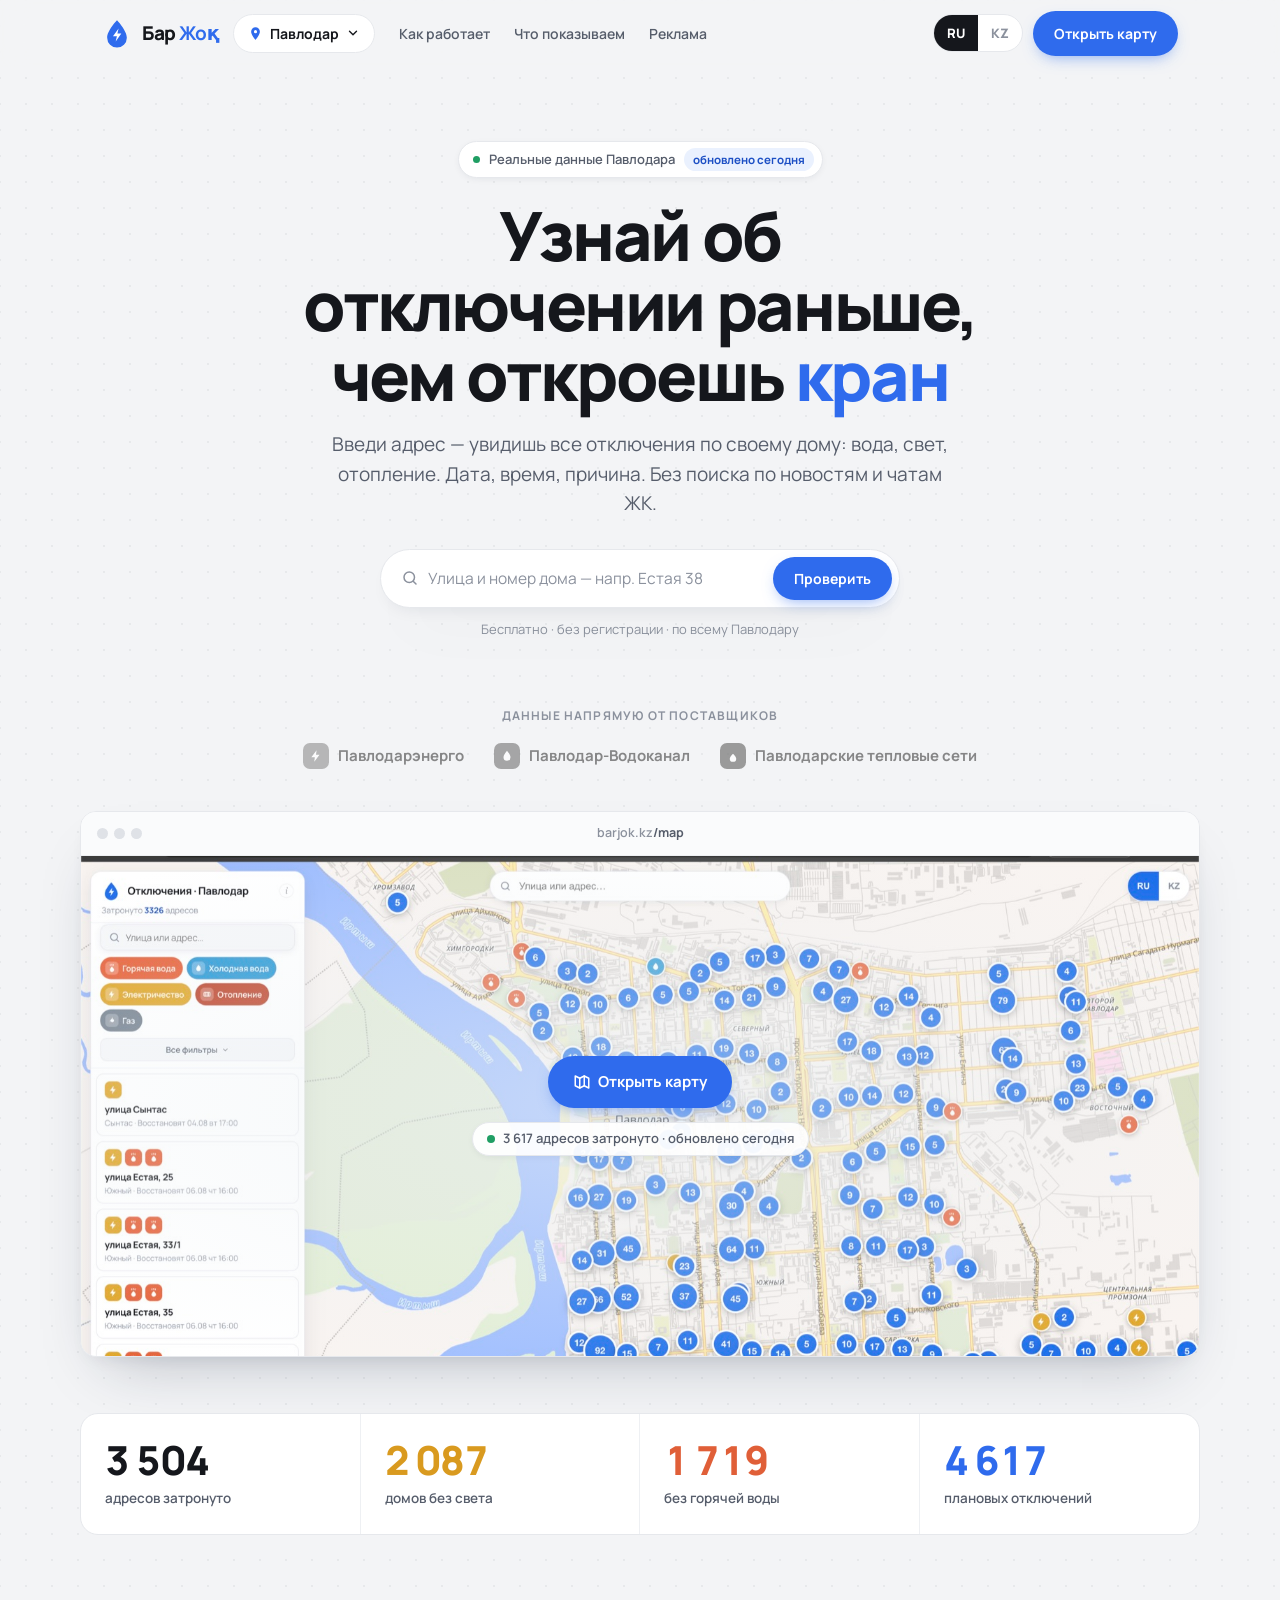
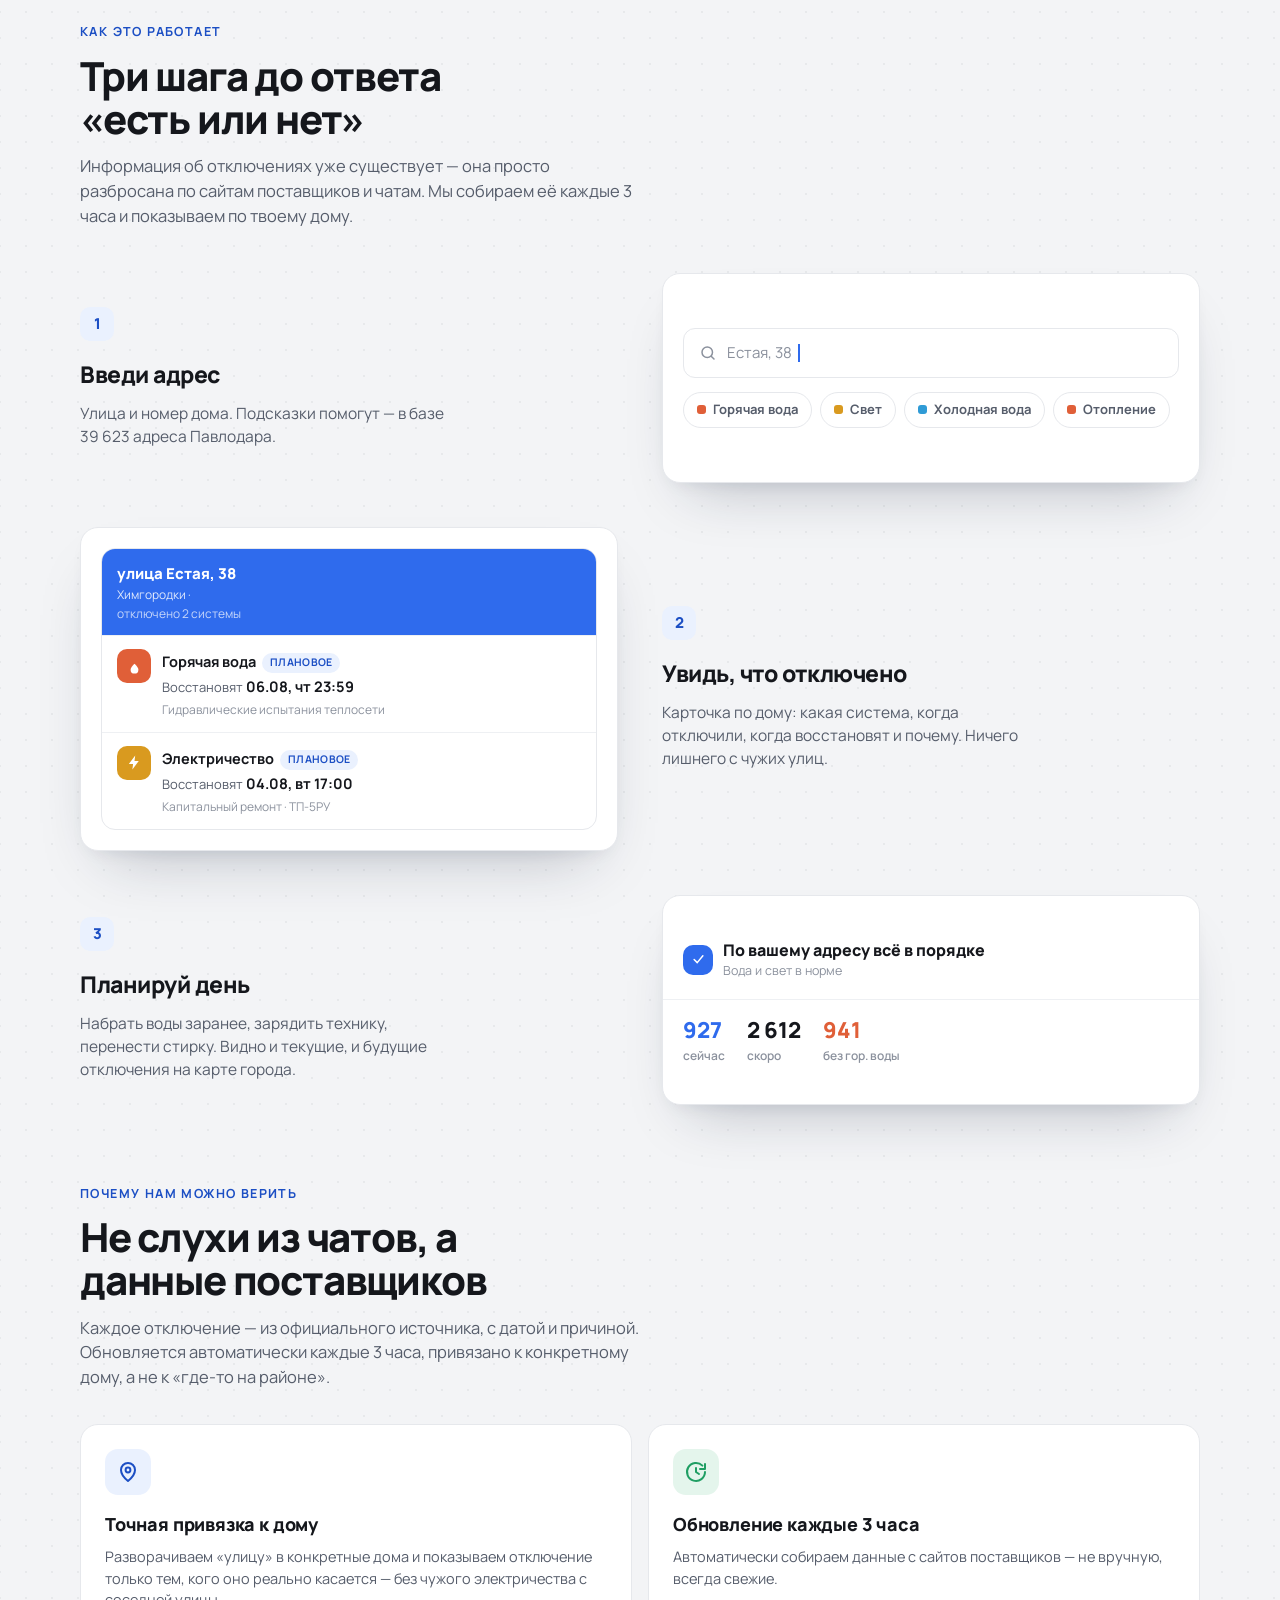
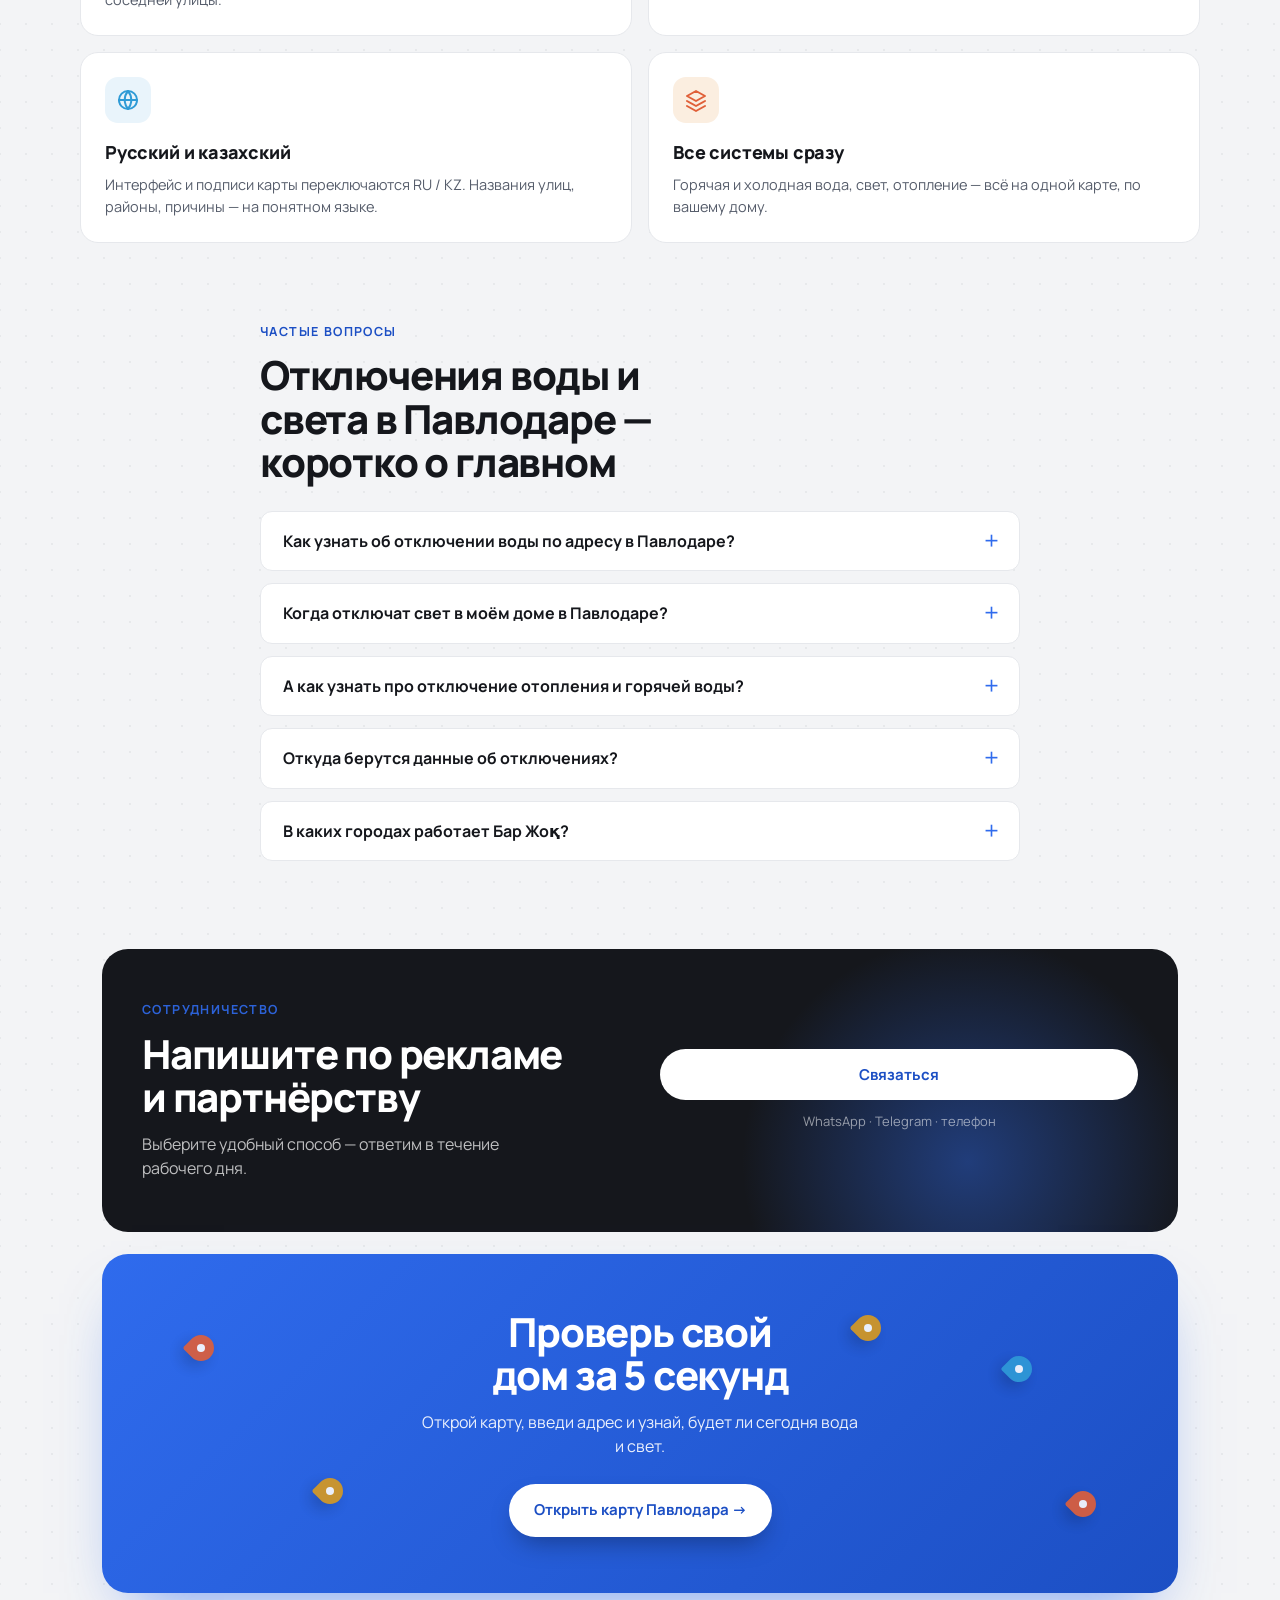
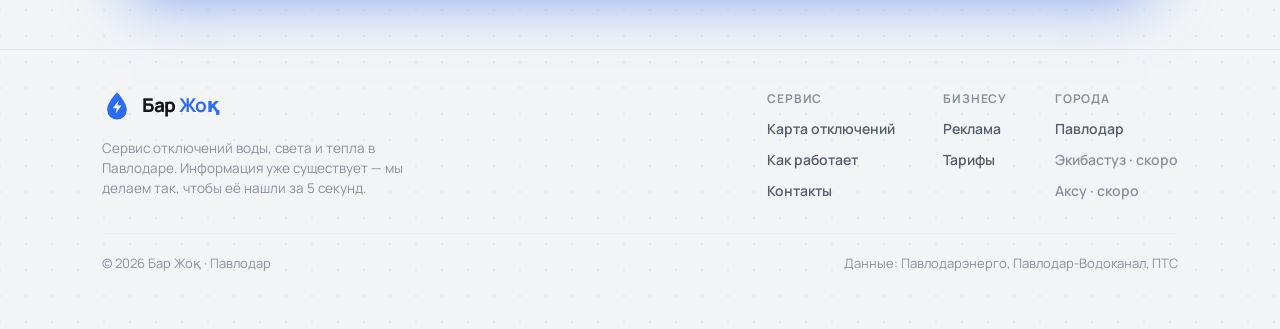
==== landing/index.html @ afa611ea "Лендинг мобилка: плашка в строку, больше воздуха, живые статы - Плашка «Реальные данные Павлодара · " ====
<!DOCTYPE html>
<html lang="ru">
<head>
<meta charset="UTF-8">
<meta name="viewport" content="width=device-width, initial-scale=1.0">
<title>Бар Жоқ — карта отключений воды и света в Павлодаре</title>
<meta name="description" content="Введите адрес — узнайте, когда отключат воду, свет и отопление по вашему дому в Павлодаре. Дата, время, причина. Данные от Павлодарэнерго, Водоканала и ПТС, обновляются каждые 3 часа.">
<link rel="canonical" href="https://barjok.kz/">
<meta name="theme-color" content="#2f6bed">
<link rel="icon" href="/favicon.svg" type="image/svg+xml">
<link rel="apple-touch-icon" href="/favicon.svg">
<meta property="og:type" content="website">
<meta property="og:site_name" content="Бар Жоқ">
<meta property="og:locale" content="ru_KZ">
<meta property="og:url" content="https://barjok.kz/">
<meta property="og:title" content="Бар Жоқ — есть вода, есть свет по вашему адресу">
<meta property="og:description" content="Карта отключений воды, света и отопления в Павлодаре. Введите адрес — узнайте, когда отключат и когда включат.">
<meta property="og:image" content="https://barjok.kz/og-cover.png">
<meta property="og:image:width" content="1200">
<meta property="og:image:height" content="630">
<meta name="twitter:card" content="summary_large_image">
<meta name="twitter:title" content="Бар Жоқ — отключения воды и света в Павлодаре">
<meta name="twitter:description" content="Введите адрес — узнайте, когда отключат воду и свет по вашему дому.">
<meta name="twitter:image" content="https://barjok.kz/og-cover.png">
<link rel="preconnect" href="https://fonts.googleapis.com">
<link rel="preconnect" href="https://fonts.gstatic.com" crossorigin>
<link href="https://fonts.googleapis.com/css2?family=Manrope:wght@400;500;600;700;800&display=swap" rel="stylesheet">
<style>
  :root{
    --bg:#f3f4f6; --canvas:#ffffff; --ivory:#fafbfc;
    --ink:#15171c; --ink-2:#565d6b; --ink-3:#8b919d;
    --line:#e6e8ec; --line-2:#eef0f3;
    --accent:#2f6bed; --accent-ink:#1c4fc4; --accent-wash:#eaf1fe;
    --elec:#d99a1f; --hot:#e05f38; --cold:#2f9bd6; --emerg:#e5484d; --ok:#1f9e63;
    --wa:#25d366; --tg:#2aabee;
    --radius:18px; --radius-sm:12px;
    --shadow-lg:0 30px 60px -28px rgba(21,32,58,.28), 0 8px 20px -12px rgba(21,32,58,.14);
    --shadow-sm:0 2px 10px -4px rgba(21,32,58,.14);
    --sans:'Manrope',-apple-system,BlinkMacSystemFont,'Segoe UI',system-ui,sans-serif;
  }
  *{box-sizing:border-box;margin:0;padding:0}
  html{scroll-behavior:smooth}
  body{font-family:var(--sans);color:var(--ink);background:var(--bg);-webkit-font-smoothing:antialiased;line-height:1.5;overflow-x:hidden;
    background-image:radial-gradient(rgba(21,32,58,.055) 1px, transparent 1px);background-size:26px 26px;background-position:-13px -13px;}
  a{color:inherit;text-decoration:none}
  .wrap{max-width:1120px;margin:0 auto;padding:0 22px}
  ::selection{background:var(--accent-wash)}

  .rv{opacity:0;transform:translateY(16px);transition:opacity .7s cubic-bezier(.16,1,.3,1), transform .7s cubic-bezier(.16,1,.3,1)}
  .rv.in{opacity:1;transform:none}
  @media (prefers-reduced-motion:reduce){.rv{opacity:1;transform:none;transition:none}}

  /* logo */
  .logo{display:inline-flex;align-items:center;gap:10px;flex:none}
  .logo .gl{width:30px;height:30px;flex:none}
  .logo .wm{font-weight:800;font-size:19px;letter-spacing:-.02em;white-space:nowrap}
  .logo .wm b{color:var(--accent)}

  /* nav */
  header.nav{position:sticky;top:0;z-index:60;background:rgba(243,244,246,.82);backdrop-filter:blur(14px);
    border-bottom:1px solid transparent;transition:border-color .3s}
  header.nav.stuck{border-color:var(--line)}
  .nav-in{display:flex;align-items:center;gap:14px;height:66px}
  .nav-links{display:flex;gap:24px;font-size:14px;font-weight:600;color:var(--ink-2);margin-left:10px}
  .nav-links a:hover{color:var(--ink)}
  .nav-right{display:flex;align-items:center;gap:10px;margin-left:auto}
  /* бургер + мобильное меню — по умолчанию скрыты (десктоп) */
  .burger{display:none;flex-direction:column;justify-content:center;gap:5px;width:44px;height:44px;
    background:var(--canvas);border:1px solid var(--line);border-radius:12px;cursor:pointer;padding:0}
  .burger span{display:block;width:20px;height:2px;margin:0 auto;background:var(--ink);border-radius:2px;transition:transform .22s,opacity .22s}
  .burger[aria-expanded="true"] span:nth-child(1){transform:translateY(7px) rotate(45deg)}
  .burger[aria-expanded="true"] span:nth-child(2){opacity:0}
  .burger[aria-expanded="true"] span:nth-child(3){transform:translateY(-7px) rotate(-45deg)}
  .mobile-menu{display:none}
  .btn{display:inline-flex;align-items:center;justify-content:center;gap:7px;font-weight:700;font-size:14px;border-radius:999px;padding:11px 20px;
    border:1px solid transparent;cursor:pointer;font-family:inherit;transition:transform .12s, background .2s, box-shadow .2s;white-space:nowrap}
  .btn:active{transform:translateY(1px)}
  .btn.primary{background:var(--accent);color:#fff;box-shadow:0 6px 16px -6px rgba(47,107,237,.6)}
  .btn.primary:hover{background:var(--accent-ink)}
  .btn.ghost{background:var(--canvas);color:var(--ink);border-color:var(--line)}
  .btn.ghost:hover{border-color:var(--ink-3)}
  .btn.lg{padding:14px 24px;font-size:15px}

  /* city selector */
  .city{position:relative}
  .city-btn{display:inline-flex;align-items:center;gap:7px;font-weight:700;font-size:14px;color:var(--ink);
    background:var(--canvas);border:1px solid var(--line);border-radius:999px;padding:9px 14px;cursor:pointer;font-family:inherit}
  .city-btn:hover{border-color:var(--ink-3)}
  .city-btn .pin{width:15px;height:15px;color:var(--accent)}
  .city-btn .chev{transition:transform .2s}
  .city[data-open="1"] .city-btn .chev{transform:rotate(180deg)}
  .city-menu{position:absolute;top:calc(100% + 8px);left:0;min-width:210px;background:var(--canvas);border:1px solid var(--line);
    border-radius:14px;box-shadow:var(--shadow-lg);padding:6px;opacity:0;visibility:hidden;transform:translateY(-6px);transition:.18s;z-index:70}
  .city[data-open="1"] .city-menu{opacity:1;visibility:visible;transform:none}
  .city-menu button{display:flex;align-items:center;justify-content:space-between;width:100%;gap:10px;background:none;border:0;
    font-family:inherit;font-size:14px;font-weight:600;color:var(--ink);padding:10px 12px;border-radius:9px;cursor:pointer;text-align:left}
  .city-menu button:hover:not(:disabled){background:var(--bg)}
  .city-menu button.on{color:var(--accent-ink)}
  .city-menu button:disabled{color:var(--ink-3);cursor:default}
  .city-menu .soon{font-size:10.5px;font-weight:700;text-transform:uppercase;letter-spacing:.4px;color:var(--ink-3);
    background:var(--line-2);border-radius:999px;padding:2px 8px}
  .city-menu button.on .soon{color:#fff;background:var(--accent)}

  /* lang */
  .lang{display:flex;font-size:13px;font-weight:800;background:var(--canvas);border:1px solid var(--line);border-radius:999px;overflow:hidden}
  .lang button{padding:9px 13px;color:var(--ink-3);background:none;border:0;font-family:inherit;font-weight:800;font-size:13px;cursor:pointer}
  .lang button.on{background:var(--ink);color:#fff}

  /* hero */
  .hero{text-align:center;padding:74px 0 34px;position:relative}
  .pill-ann{display:inline-flex;align-items:center;gap:9px;background:var(--canvas);border:1px solid var(--line);
    border-radius:999px;padding:6px 8px 6px 14px;font-size:13px;font-weight:600;color:var(--ink-2);box-shadow:var(--shadow-sm)}
  .pill-ann .dot{width:7px;height:7px;border-radius:50%;background:var(--ok);box-shadow:0 0 0 0 rgba(31,158,99,.5);animation:beat 2s infinite}
  .pill-ann .go{background:var(--accent-wash);color:var(--accent-ink);border-radius:999px;padding:3px 9px;font-size:11.5px;font-weight:700}
  @keyframes beat{0%{box-shadow:0 0 0 0 rgba(31,158,99,.45)}70%{box-shadow:0 0 0 6px rgba(31,158,99,0)}100%{box-shadow:0 0 0 0 rgba(31,158,99,0)}}
  h1{font-size:clamp(32px,6.2vw,68px);font-weight:800;letter-spacing:-.035em;line-height:1.03;margin:22px auto 0;max-width:15ch;text-wrap:balance}
  h1 .u{white-space:nowrap;color:var(--accent)}
  .lead{font-size:clamp(15.5px,2vw,19px);color:var(--ink-2);max-width:52ch;margin:20px auto 0;line-height:1.55}
  .capture{display:flex;gap:8px;max-width:520px;margin:30px auto 0;background:var(--canvas);border:1px solid var(--line);
    border-radius:999px;padding:7px 7px 7px 8px;box-shadow:var(--shadow-lg)}
  .capture .field{flex:1;display:flex;align-items:center;gap:9px;padding-left:12px;min-width:0}
  .capture svg{color:var(--ink-3);flex:none}
  .capture input{flex:1;border:0;outline:0;font-family:inherit;font-size:15.5px;color:var(--ink);background:transparent;min-width:0}
  .capture input::placeholder{color:var(--ink-3)}
  .cap-note{font-size:13px;color:var(--ink-3);margin-top:12px}
  .cap-wrap{position:relative;max-width:520px;margin:30px auto 0}
  .cap-wrap .capture{margin:0}
  .lsug{position:absolute;top:calc(100% + 8px);left:0;right:0;background:var(--canvas);border:1px solid var(--line);
    border-radius:16px;box-shadow:var(--shadow-lg);padding:6px;z-index:40;display:none;text-align:left;max-height:320px;overflow:auto}
  .lsug.show{display:block}
  .lsug a{display:flex;align-items:center;gap:11px;padding:11px 12px;border-radius:10px;cursor:pointer;color:var(--ink)}
  .lsug a:hover{background:var(--bg)}
  .lsug .p{width:9px;height:9px;border-radius:50%;background:var(--accent);flex:none}
  .lsug .nm{font-weight:600;font-size:15px}
  .lsug .hs{margin-left:auto;font-size:12px;color:var(--ink-3);font-weight:600;white-space:nowrap}

  /* sources */
  .sources{padding:34px 0 8px;text-align:center}
  .sources .lbl{font-size:12px;font-weight:700;letter-spacing:1.2px;text-transform:uppercase;color:var(--ink-3)}
  .src-row{display:flex;flex-wrap:wrap;justify-content:center;gap:14px 30px;margin-top:18px;align-items:center}
  .src{display:inline-flex;align-items:center;gap:9px;color:var(--ink-2);font-weight:700;font-size:15px;opacity:.72;
    filter:grayscale(1);transition:opacity .2s, filter .2s}
  .src:hover{opacity:1;filter:none}
  .src .m{width:26px;height:26px;border-radius:7px;display:grid;place-items:center;color:#fff;font-size:13px;flex:none}

  /* map facade */
  .screen-sec{padding:34px 0 0}
  .browser{background:var(--canvas);border:1px solid var(--line);border-radius:16px;overflow:hidden;box-shadow:var(--shadow-lg)}
  .browser .bar{display:flex;align-items:center;gap:8px;padding:12px 16px;border-bottom:1px solid var(--line-2);background:var(--ivory)}
  .browser .bar .dots{display:flex;gap:6px}
  .browser .bar .dots i{width:11px;height:11px;border-radius:50%;background:#dfe2e7;display:block}
  .browser .bar .url{flex:1;text-align:center;font-size:12.5px;color:var(--ink-3);font-weight:600}
  .browser .bar .url b{color:var(--ink-2)}
  .mapshot{position:relative;display:block;height:min(58vh,500px);overflow:hidden;cursor:pointer;text-decoration:none;
    background:#eaf0f4}
  .mapshot-img{position:absolute;inset:0;width:100%;height:100%;object-fit:cover;object-position:center top;display:block;
    transition:transform .5s cubic-bezier(.16,1,.3,1)}
  .mapshot:hover .mapshot-img{transform:scale(1.03)}
  .mapshot .layer{position:absolute;inset:0}
  .mapshot .river{position:absolute;top:-10%;left:-15%;width:60%;height:130%;transform:rotate(18deg);
    background:linear-gradient(90deg,#cfe4f3,#bcd9ee);border-radius:40%;opacity:.9;filter:blur(.3px)}
  .mapshot .park{position:absolute;border-radius:22px;background:#d8ecd6}
  .mapshot .bld{position:absolute;background:#dfe4ea;border-radius:2px;box-shadow:0 1px 0 rgba(21,32,58,.05)}
  .mapshot .road{position:absolute;background:#fff;box-shadow:0 0 0 1px rgba(21,32,58,.05)}
  .mapshot .road.mj{background:#fdeec2;box-shadow:0 0 0 1px rgba(216,170,40,.25)}
  .mapshot .mpin{position:absolute;width:22px;height:22px;border-radius:50% 50% 50% 2px;background:var(--c);
    transform:rotate(45deg) scale(0);box-shadow:0 5px 12px -3px rgba(21,32,58,.45);opacity:0}
  .mapshot .mpin::after{content:"";position:absolute;top:50%;left:50%;width:7px;height:7px;margin:-3.5px 0 0 -3.5px;border-radius:50%;background:#fff;transform:rotate(-45deg)}
  .screen-sec.in .mpin{animation:pinpop .5s var(--d) cubic-bezier(.2,1.5,.4,1) forwards}
  @keyframes pinpop{0%{opacity:0;transform:rotate(45deg) scale(0) translateY(-8px)}100%{opacity:1;transform:rotate(45deg) scale(1)}}
  .map-cta{position:absolute;inset:0;display:flex;flex-direction:column;align-items:center;justify-content:center;gap:14px;
    background:radial-gradient(70% 60% at 50% 50%, rgba(234,240,244,.55), rgba(234,240,244,0))}
  .map-hint{display:inline-flex;align-items:center;gap:8px;font-size:13px;font-weight:600;color:var(--ink-2);
    background:rgba(255,255,255,.92);border:1px solid var(--line);border-radius:999px;padding:6px 14px;box-shadow:var(--shadow-sm)}
  .map-hint .ld{width:8px;height:8px;border-radius:50%;background:var(--ok);animation:beat 2s infinite}
  @media (prefers-reduced-motion:reduce){.screen-sec.in .mpin{animation:none;opacity:1;transform:rotate(45deg) scale(1)}}

  /* stats */
  .stats{padding:56px 0 8px}
  .stat-row{display:grid;grid-template-columns:repeat(4,1fr);gap:0;background:var(--canvas);border:1px solid var(--line);
    border-radius:var(--radius);overflow:hidden}
  .stat{padding:26px 24px;border-right:1px solid var(--line-2)}
  .stat:last-child{border-right:0}
  .stat .n{font-size:clamp(28px,3.4vw,40px);font-weight:800;letter-spacing:-.02em;font-variant-numeric:tabular-nums;line-height:1}
  .stat .l{font-size:13.5px;color:var(--ink-2);margin-top:8px;font-weight:600}
  .stat.a .n{color:var(--ink)} .stat.b .n{color:var(--elec)} .stat.c .n{color:var(--hot)} .stat.d .n{color:var(--accent)}
  @media(max-width:760px){.stat-row{grid-template-columns:1fr 1fr}.stat:nth-child(2){border-right:0}.stat:nth-child(1),.stat:nth-child(2){border-bottom:1px solid var(--line-2)}}

  .sec{padding:80px 0 0}
  .eyebrow{font-size:12.5px;font-weight:700;letter-spacing:1.4px;text-transform:uppercase;color:var(--accent-ink)}
  h2{font-size:clamp(25px,3.6vw,40px);font-weight:800;letter-spacing:-.03em;line-height:1.08;margin-top:12px;max-width:20ch;text-wrap:balance}
  .sec p.intro{color:var(--ink-2);font-size:16.5px;margin-top:14px;max-width:56ch}

  .step{display:grid;grid-template-columns:1fr 1fr;gap:44px;align-items:center;margin-top:44px}
  .step.rev{direction:rtl}.step.rev>*{direction:ltr}
  .step .txt .k{display:inline-flex;align-items:center;justify-content:center;width:34px;height:34px;border-radius:10px;
    background:var(--accent-wash);color:var(--accent-ink);font-weight:800;font-size:15px}
  .step .txt h3{font-size:23px;font-weight:800;letter-spacing:-.02em;margin-top:16px}
  .step .txt p{color:var(--ink-2);margin-top:10px;font-size:15.5px;max-width:42ch}
  .demo{background:var(--canvas);border:1px solid var(--line);border-radius:var(--radius);padding:20px;box-shadow:var(--shadow-lg);min-height:210px;display:flex;flex-direction:column;justify-content:center}
  @media(max-width:760px){.step,.step.rev{grid-template-columns:1fr;direction:ltr;gap:22px}}

  /* feature cards */
  .feat-grid{display:grid;grid-template-columns:1fr 1fr;gap:16px;margin-top:34px}
  .feat{background:var(--canvas);border:1px solid var(--line);border-radius:var(--radius);padding:24px;transition:transform .18s,border-color .18s,box-shadow .18s}
  .feat:hover{border-color:var(--ink-3);transform:translateY(-2px);box-shadow:var(--shadow-sm)}
  .feat .fi{width:46px;height:46px;border-radius:13px;display:grid;place-items:center;margin-bottom:16px}
  .feat .fi svg{width:24px;height:24px}
  .feat h3{font-size:18px;font-weight:800;letter-spacing:-.01em}
  .feat p{color:var(--ink-2);margin-top:8px;font-size:14.5px;line-height:1.5}
  @media(max-width:640px){.feat-grid{grid-template-columns:1fr}}

  .ocard{border:1px solid var(--line);border-radius:14px;overflow:hidden}
  .ocard .h{background:var(--accent);color:#fff;padding:12px 15px}
  .ocard .h b{font-size:15px;font-weight:800}
  .ocard .h span{display:block;font-size:12px;opacity:.85;margin-top:1px}
  .ocard .row{display:flex;gap:11px;padding:13px 15px;border-top:1px solid var(--line-2);align-items:flex-start}
  .ocard .row:first-of-type{border-top:0}
  .ic{width:34px;height:34px;border-radius:10px;flex:none;display:grid;place-items:center;color:#fff}
  .ic svg{width:17px;height:17px}
  .ocard .rt b{font-size:14.5px;font-weight:700}
  .ocard .rt .tag{display:inline-block;font-size:10.5px;font-weight:700;text-transform:uppercase;letter-spacing:.3px;
    color:var(--accent-ink);background:var(--accent-wash);border-radius:999px;padding:2px 8px;margin-left:6px;vertical-align:1px}
  .ocard .rt .when{font-size:13px;color:var(--ink-2);margin-top:3px}
  .ocard .rt .when b{color:var(--ink);font-weight:700}
  .ocard .rt .meta{font-size:12px;color:var(--ink-3);margin-top:3px}

  .searchbox{display:flex;align-items:center;gap:10px;border:1px solid var(--line);border-radius:12px;padding:13px 15px;color:var(--ink-3);font-size:15px}
  .searchbox .cur{width:2px;height:18px;background:var(--accent);animation:blink 1.1s steps(1) infinite;margin-left:-4px}
  @keyframes blink{50%{opacity:0}}
  .filters{display:flex;flex-wrap:wrap;gap:8px;margin-top:14px}
  .fchip{display:inline-flex;align-items:center;gap:7px;border:1px solid var(--line);border-radius:999px;padding:7px 13px;font-size:13px;font-weight:700;color:var(--ink-2)}
  .fchip .d{width:9px;height:9px;border-radius:3px}

  /* contact / cooperation */
  .contact{margin-top:88px;background:var(--ink);border-radius:26px;padding:52px 40px;position:relative;overflow:hidden;color:#fff}
  .contact::after{content:"";position:absolute;right:-8%;bottom:-50%;width:55%;height:150%;
    background:radial-gradient(circle at center, rgba(47,107,237,.45), transparent 62%)}
  .contact .in{position:relative;z-index:1;display:grid;grid-template-columns:1fr 1fr;gap:40px;align-items:center}
  .contact h2{color:#fff;max-width:16ch}
  .contact p{color:rgba(255,255,255,.72);margin-top:14px;font-size:16px;max-width:42ch}
  .contact-btns{display:flex;flex-direction:column;gap:12px}
  .cbtn{display:flex;align-items:center;gap:14px;background:rgba(255,255,255,.06);border:1px solid rgba(255,255,255,.12);
    border-radius:16px;padding:14px 16px;transition:.15s}
  .cbtn:hover{background:rgba(255,255,255,.1);transform:translateY(-1px)}
  .cbtn .ci{width:44px;height:44px;border-radius:12px;flex:none;display:grid;place-items:center}
  .cbtn .ci svg{width:24px;height:24px;color:#fff}
  .cbtn .ct{flex:1}
  .cbtn .ct .l{font-size:12.5px;color:rgba(255,255,255,.6);font-weight:600}
  .cbtn .ct .v{font-size:16px;font-weight:800;color:#fff;letter-spacing:-.01em}
  .cbtn .arw{color:rgba(255,255,255,.4)}
  @media(max-width:760px){.contact{padding:36px 22px}.contact .in{grid-template-columns:1fr;gap:26px}}

  /* animated final CTA */
  .cta-final{position:relative;overflow:hidden;background:linear-gradient(135deg,#2f6bed,#1c4fc4);
    border-radius:26px;padding:56px 40px;text-align:center;box-shadow:0 30px 60px -30px rgba(47,107,237,.7)}
  .cta-final .cta-in{position:relative;z-index:2}
  .cta-final .shine{position:absolute;top:0;left:-60%;width:40%;height:100%;z-index:1;pointer-events:none;
    background:linear-gradient(100deg,transparent,rgba(255,255,255,.18),transparent);transform:skewX(-18deg);
    animation:shine 4.5s ease-in-out infinite}
  @keyframes shine{0%{left:-60%}55%,100%{left:130%}}
  .cta-final .fpin{position:absolute;left:var(--x);top:var(--y);width:26px;height:26px;z-index:1;pointer-events:none;
    border-radius:50% 50% 50% 2px;background:var(--c);transform:rotate(45deg);opacity:.9;
    box-shadow:0 8px 18px -4px rgba(0,0,0,.4);animation:floaty 5s ease-in-out var(--dl) infinite}
  .cta-final .fpin::after{content:"";position:absolute;top:50%;left:50%;width:8px;height:8px;margin:-4px 0 0 -4px;border-radius:50%;background:#fff;transform:rotate(-45deg)}
  @keyframes floaty{0%,100%{transform:rotate(45deg) translateY(0)}50%{transform:rotate(45deg) translateY(-12px)}}
  .cta-btn{margin-top:26px;background:#fff;color:var(--accent-ink);font-size:16px;padding:15px 28px;
    box-shadow:0 12px 26px -8px rgba(0,0,0,.35);animation:ctabeat 2.6s ease-in-out infinite}
  .cta-btn:hover{transform:translateY(-2px)}
  @keyframes ctabeat{0%,100%{transform:scale(1)}50%{transform:scale(1.035)}}
  @media (prefers-reduced-motion:reduce){.cta-final .shine,.cta-final .fpin,.cta-btn{animation:none}}

  /* contacts modal */
  .modal-ov{position:fixed;inset:0;z-index:100;display:flex;align-items:center;justify-content:center;padding:20px;
    background:rgba(10,14,22,.55);backdrop-filter:blur(4px);opacity:0;visibility:hidden;transition:.22s}
  .modal-ov.show{opacity:1;visibility:visible}
  .modal{position:relative;width:100%;max-width:440px;background:#16181d;border:1px solid rgba(255,255,255,.09);
    border-radius:22px;padding:30px 26px 26px;box-shadow:0 40px 90px -30px rgba(0,0,0,.7);
    transform:translateY(14px) scale(.98);transition:.22s cubic-bezier(.16,1,.3,1)}
  .modal-ov.show .modal{transform:none}
  .modal-x{position:absolute;top:16px;right:16px;width:34px;height:34px;border-radius:50%;border:0;cursor:pointer;
    background:rgba(255,255,255,.08);color:#fff;display:grid;place-items:center;transition:background .15s}
  .modal-x:hover{background:rgba(255,255,255,.16)}
  .modal-eyebrow{font-size:11.5px;font-weight:700;letter-spacing:1.4px;text-transform:uppercase;color:var(--accent-ink);filter:brightness(1.5)}
  .modal-title{color:#fff;font-size:24px;font-weight:800;letter-spacing:-.02em;margin-top:6px}
  .modal-sub{color:rgba(255,255,255,.6);font-size:14.5px;margin-top:8px;line-height:1.5}
  .modal-list{display:flex;flex-direction:column;gap:11px;margin-top:22px}

  footer{margin-top:56px;border-top:1px solid var(--line);padding:40px 0 56px}
  .foot-top{display:flex;justify-content:space-between;gap:24px;flex-wrap:wrap}
  .foot-top p{color:var(--ink-3);font-size:13.5px;margin-top:12px;max-width:38ch}
  .foot-links{display:flex;gap:48px;flex-wrap:wrap}
  .fcol h4{font-size:12px;text-transform:uppercase;letter-spacing:.8px;color:var(--ink-3);font-weight:700}
  .fcol a{display:block;color:var(--ink-2);font-size:14px;font-weight:600;margin-top:10px}
  .fcol a:hover{color:var(--ink)}
  .foot-bot{margin-top:32px;padding-top:20px;border-top:1px solid var(--line-2);display:flex;justify-content:space-between;
    gap:12px;flex-wrap:wrap;color:var(--ink-3);font-size:13px}

  /* ---------- MOBILE ---------- */
  @media(max-width:760px){
    .wrap{padding:0 20px}

    /* Шапка 2×2: строка 1 — город слева / язык справа; строка 2 — логотип / бургер */
    .nav-in{display:grid;grid-template-columns:1fr auto;align-items:center;row-gap:11px;column-gap:8px;
      height:auto;padding-top:11px;padding-bottom:11px}
    .nav-right{display:contents}          /* .lang выходит прямо в грид, .nav-cta прячем */
    .city{grid-column:1;grid-row:1;justify-self:start}
    .lang{grid-column:2;grid-row:1;justify-self:end}
    .logo{grid-column:1;grid-row:2;justify-self:start}
    .burger{grid-column:2;grid-row:2;justify-self:end;display:flex}
    .nav-links,.nav-cta{display:none}
    .logo .wm{font-size:18px}
    .city-btn{padding:9px 13px;font-size:14px}
    .city-btn .cityname{max-width:none}
    .lang button{padding:8px 12px}

    /* мобильное меню — выпадает под шапкой (ссылки + Открыть карту) */
    .mobile-menu{display:flex;flex-direction:column;gap:2px;position:absolute;top:100%;left:0;right:0;
      background:var(--canvas);border-top:1px solid var(--line);box-shadow:var(--shadow-lg);
      padding:0 20px;max-height:0;overflow:hidden;transition:max-height .28s ease,padding .28s ease}
    header.nav.menu-open .mobile-menu{max-height:360px;padding-top:12px;padding-bottom:18px}
    .mobile-menu a{font-size:16px;font-weight:700;color:var(--ink);padding:13px 4px;text-align:center}
    .mobile-menu a.btn{margin-top:8px;padding:15px 20px;color:#fff}

    /* Плашка «Реальные данные Павлодара» — в одну строку (не переносить) */
    .pill-ann{font-size:12px;gap:7px;padding:6px 7px 6px 12px}
    .pill-ann>span{white-space:nowrap}
    .pill-ann .go{font-size:10.5px;padding:3px 8px}

    /* Отступы между смысловыми блоками — больше воздуха. ВАЖНО: только top/bottom,
       иначе shorthand обнулит горизонтальный padding из .wrap (бока прилипнут). */
    .hero{padding-top:28px;padding-bottom:36px}
    .sources{padding-top:44px;padding-bottom:44px}
    .screen-sec{padding-top:44px;padding-bottom:0}
    .stats{padding-top:60px;padding-bottom:56px}
    .sec{padding-top:68px;padding-bottom:0}
    .contact{margin-top:68px}

    /* Центрируем текстовый контент (мокапы/карточки не трогаем) */
    .sec .eyebrow,.sec h2,.sec p.intro,.step .txt,.feat{text-align:center}
    .sec h2,.sec p.intro,.step .txt p{margin-left:auto;margin-right:auto}
    .feat .fi{margin-left:auto;margin-right:auto}
  }
  @media(max-width:400px){
    .logo .wm{font-size:16px}
    .city-btn{padding:8px 11px;font-size:13px}
    .burger{width:42px;height:42px}
    .pill-ann{font-size:11px;gap:6px;padding:6px 6px 6px 11px}
    .pill-ann .go{font-size:10px;padding:3px 7px}
  }
</style>

<!-- Schema.org: сайт + сервис отключений для Павлодара (сигнал гео-релевантности) -->
<script type="application/ld+json">
{
  "@context": "https://schema.org",
  "@graph": [
    {
      "@type": "WebSite",
      "@id": "https://barjok.kz/#website",
      "url": "https://barjok.kz/",
      "name": "Бар Жоқ",
      "description": "Карта отключений воды, света и отопления в Павлодаре по адресам.",
      "inLanguage": ["ru", "kk"],
      "publisher": { "@id": "https://barjok.kz/#org" }
    },
    {
      "@type": "Organization",
      "@id": "https://barjok.kz/#org",
      "name": "Бар Жоқ",
      "url": "https://barjok.kz/",
      "logo": "https://barjok.kz/favicon.svg",
      "areaServed": { "@type": "Country", "name": "Казахстан" }
    },
    {
      "@type": "Service",
      "name": "Отключения воды, света и отопления в Павлодаре",
      "serviceType": "Информирование о плановых и аварийных отключениях ЖКХ",
      "provider": { "@id": "https://barjok.kz/#org" },
      "areaServed": { "@type": "City", "name": "Павлодар", "containedInPlace": { "@type": "Country", "name": "Казахстан" } },
      "url": "https://barjok.kz/map/pavlodar",
      "description": "Введите адрес — узнайте, когда отключат воду, свет или отопление по вашему дому в Павлодаре. Данные от Павлодарэнерго, Водоканала и ПТС."
    },
    {
      "@type": "FAQPage",
      "mainEntity": [
        {
          "@type": "Question",
          "name": "Как узнать об отключении воды по адресу в Павлодаре?",
          "acceptedAnswer": { "@type": "Answer", "text": "Введите свою улицу и номер дома в поиске на карте — сервис покажет, запланировано ли отключение холодной или горячей воды именно по вашему дому, с датой, временем и причиной." }
        },
        {
          "@type": "Question",
          "name": "Когда отключат свет в моём доме в Павлодаре?",
          "acceptedAnswer": { "@type": "Answer", "text": "Найдите свой адрес на карте — если по нему есть плановое или аварийное отключение электричества от Павлодарэнерго, вы увидите дату и время начала и окончания работ." }
        },
        {
          "@type": "Question",
          "name": "А как узнать про отключение отопления и горячей воды?",
          "acceptedAnswer": { "@type": "Answer", "text": "Данные по горячей воде и отоплению берём у ПТС и показываем на той же карте — по вашему адресу видно, когда отключат и когда снова включат." }
        },
        {
          "@type": "Question",
          "name": "Откуда берутся данные об отключениях?",
          "acceptedAnswer": { "@type": "Answer", "text": "Из официальных источников: Павлодарэнерго (свет), Водоканал (холодная вода) и ПТС (горячая вода и отопление). Данные обновляются автоматически каждые 3 часа." }
        },
        {
          "@type": "Question",
          "name": "В каких городах работает Бар Жоқ?",
          "acceptedAnswer": { "@type": "Answer", "text": "Сейчас сервис работает в Павлодаре. Мы расширяемся на другие города Казахстана — Экибастуз, Аксу и далее. Пользоваться картой бесплатно." }
        }
      ]
    }
  ]
}
</script>

<!-- Yandex.Metrika counter -->
<script type="text/javascript">
    (function(m,e,t,r,i,k,a){
        m[i]=m[i]||function(){(m[i].a=m[i].a||[]).push(arguments)};
        m[i].l=1*new Date();
        for (var j = 0; j < document.scripts.length; j++) {if (document.scripts[j].src === r) { return; }}
        k=e.createElement(t),a=e.getElementsByTagName(t)[0],k.async=1,k.src=r,a.parentNode.insertBefore(k,a)
    })(window, document,'script','https://mc.yandex.ru/metrika/tag.js?id=111276553', 'ym');
    ym(111276553, 'init', {ssr:true, webvisor:true, clickmap:true, ecommerce:"dataLayer", referrer: document.referrer, url: location.href, accurateTrackBounce:true, trackLinks:true});
</script>
<noscript><div><img src="https://mc.yandex.ru/watch/111276553" style="position:absolute; left:-9999px;" alt="" /></div></noscript>
<!-- /Yandex.Metrika counter -->
</head>
<body>

<svg width="0" height="0" style="position:absolute" aria-hidden="true"><defs>
  <symbol id="glyph" viewBox="0 0 32 32">
    <path d="M16 2.5C16 2.5 5.5 13.4 5.5 21a10.5 10.5 0 0 0 21 0C26.5 13.4 16 2.5 16 2.5Z" fill="currentColor"/>
    <path d="M17.7 11.2l-6 8.2h4.2l-1.3 5.6 6-8.6h-4.2l1.3-5.2z" fill="#fff"/>
  </symbol>
</defs></svg>

<header class="nav" id="nav">
  <div class="wrap nav-in">
    <a class="logo" href="/">
      <svg class="gl" style="color:var(--accent)"><use href="#glyph"/></svg>
      <span class="wm">Бар <b>Жоқ</b></span>
    </a>

    <!-- выбор города -->
    <div class="city" id="city">
      <button class="city-btn" id="cityBtn" aria-haspopup="true">
        <svg class="pin" viewBox="0 0 24 24" fill="currentColor"><path d="M12 2a7 7 0 0 0-7 7c0 5 7 13 7 13s7-8 7-13a7 7 0 0 0-7-7zm0 9.5A2.5 2.5 0 1 1 12 6.5a2.5 2.5 0 0 1 0 5z"/></svg>
        <span class="cityname">Павлодар</span>
        <svg class="chev" width="14" height="14" viewBox="0 0 24 24" fill="none" stroke="currentColor" stroke-width="2.4" stroke-linecap="round" stroke-linejoin="round"><path d="m6 9 6 6 6-6"/></svg>
      </button>
      <div class="city-menu" id="cityMenu">
        <button class="on"><span>Павлодар</span></button>
        <button disabled><span>Экибастуз</span><span class="soon" data-kk="жақында">скоро</span></button>
        <button disabled><span>Аксу</span><span class="soon" data-kk="жақында">скоро</span></button>
      </div>
    </div>

    <nav class="nav-links">
      <a href="#how" data-kk="Қалай жұмыс істейді">Как работает</a>
      <a href="#what" data-kk="Не көрсетеміз">Что показываем</a>
      <a href="/ads" data-kk="Жарнама">Реклама</a>
    </nav>

    <div class="nav-right">
      <span class="lang" id="lang"><button data-lang="ru" class="on">RU</button><button data-lang="kk">KZ</button></span>
      <a class="btn primary nav-cta" href="/map/"><span class="full" data-kk="Картаны ашу">Открыть карту</span></a>
    </div>

    <!-- бургер (только мобилка) -->
    <button class="burger" id="burger" aria-label="Меню" aria-expanded="false">
      <span></span><span></span><span></span>
    </button>
  </div>

  <!-- мобильное меню: ссылки + кнопка карты -->
  <div class="mobile-menu" id="mobileMenu">
    <a href="#how" data-kk="Қалай жұмыс істейді">Как работает</a>
    <a href="#what" data-kk="Не көрсетеміз">Что показываем</a>
    <a href="/ads" data-kk="Жарнама">Реклама</a>
    <a class="btn primary" href="/map/"><span data-kk="Картаны ашу">Открыть карту</span></a>
  </div>
</header>

<main>
  <section class="hero wrap">
    <span class="pill-ann rv"><span class="dot"></span><span data-kk="Павлодардың нақты деректері">Реальные данные Павлодара</span><span class="go" data-kk="бүгін жаңартылды">обновлено сегодня</span></span>
    <h1 class="rv" data-kk-html="Ажыратуды алдын ала біл —<br>кран <span class=&quot;u&quot;>ашылғанша</span>">Узнай об отключении раньше,<br>чем откроешь <span class="u">кран</span></h1>
    <p class="lead rv" data-kk="Мекенжайыңды енгіз — үйің бойынша барлық ажыратуды көресің: су, жарық, жылу. Күні, уақыты, себебі. Жаңалықтар мен чаттарды ақтарудың қажеті жоқ.">Введи адрес — увидишь все отключения по своему дому: вода, свет, отопление. Дата, время, причина. Без поиска по новостям и чатам ЖК.</p>
    <div class="cap-wrap rv">
      <form class="capture" id="capForm" onsubmit="var v=this.querySelector('input').value.trim();location.href='/map/'+(v?('?q='+encodeURIComponent(v)):'');return false">
        <label class="field">
          <svg width="18" height="18" viewBox="0 0 24 24" fill="none" stroke="currentColor" stroke-width="2" stroke-linecap="round"><circle cx="11" cy="11" r="7"/><path d="m20 20-3.4-3.4"/></svg>
          <input id="capInput" type="text" autocomplete="off" autocorrect="off" spellcheck="false" data-kk-ph="Көше және үй нөмірі — мыс. Естай 38" placeholder="Улица и номер дома — напр. Естая 38" aria-label="Адрес">
        </label>
        <button class="btn primary" type="submit" data-kk="Тексеру">Проверить</button>
      </form>
      <div class="lsug" id="lsug" role="listbox"></div>
    </div>
    <p class="cap-note rv" data-kk="Тегін · тіркеусіз · бүкіл Павлодар бойынша">Бесплатно · без регистрации · по всему Павлодару</p>
  </section>

  <section class="sources wrap rv" id="sources">
    <div class="lbl" data-kk="Деректер тікелей жеткізушілерден">Данные напрямую от поставщиков</div>
    <div class="src-row">
      <span class="src"><span class="m" style="background:var(--elec)"><svg width="14" height="14" viewBox="0 0 24 24" fill="currentColor"><path d="M13 2 4 14h6l-1 8 9-12h-6z"/></svg></span>Павлодарэнерго</span>
      <span class="src"><span class="m" style="background:var(--cold)"><svg width="14" height="14" viewBox="0 0 24 24" fill="currentColor"><path d="M12 3c3.2 4.2 6 7.6 6 11a6 6 0 1 1-12 0c0-3.4 2.8-6.8 6-11z"/></svg></span>Павлодар-Водоканал</span>
      <span class="src"><span class="m" style="background:var(--hot)"><svg width="14" height="14" viewBox="0 0 24 24" fill="currentColor"><path d="M12 22a5.5 5.5 0 0 0 5.5-5.5c0-3.4-5.5-8.5-5.5-8.5s-5.5 5.1-5.5 8.5A5.5 5.5 0 0 0 12 22z"/></svg></span>Павлодарские тепловые сети</span>
    </div>
  </section>

  <!-- MAP: превью-иллюстрация карты, клик/кнопка → полноразмерная карта /map/ -->
  <section class="screen-sec wrap rv" id="mapsec">
    <div class="browser">
      <div class="bar">
        <span class="dots"><i></i><i></i><i></i></span>
        <span class="url">barjok.kz<b>/map</b></span>
        <span style="width:44px"></span>
      </div>
      <a class="mapshot" href="/map/" aria-label="Открыть карту">
        <img class="mapshot-img" src="/map-preview.jpg" alt="Живая карта отключений Павлодара" loading="lazy" width="1600" height="863">
        <div class="map-cta">
          <span class="btn primary lg">
            <svg width="18" height="18" viewBox="0 0 24 24" fill="none" stroke="currentColor" stroke-width="2" stroke-linecap="round" stroke-linejoin="round"><path d="M9 20l-6-3V4l6 3 6-3 6 3v13l-6-3-6 3z"/><path d="M9 7v13M15 4v13"/></svg>
            <span data-kk="Картаны ашу">Открыть карту</span>
          </span>
          <span class="map-hint"><span class="ld"></span><span data-kk="2096 мекенжай қамтылған · бүгін жаңартылды">2096 адресов затронуто · обновлено сегодня</span></span>
        </div>
      </a>
    </div>
  </section>

  <section class="stats wrap rv">
    <div class="stat-row">
      <div class="stat a"><div class="n" data-to="2096">0</div><div class="l" data-kk="мекенжай қамтылды">адресов затронуто</div></div>
      <div class="stat b"><div class="n" data-to="1460">0</div><div class="l" data-kk="үй жарықсыз">домов без света</div></div>
      <div class="stat c"><div class="n" data-to="941">0</div><div class="l" data-kk="ыстық сусыз">без горячей воды</div></div>
      <div class="stat d"><div class="n" data-to="3539">0</div><div class="l" data-kk="жоспарлы ажырату">плановых отключений</div></div>
    </div>
  </section>

  <section class="sec wrap" id="how">
    <div class="rv">
      <div class="eyebrow" data-kk="Қалай жұмыс істейді">Как это работает</div>
      <h2 data-kk="«Бар ма, жоқ па» дегенге дейін үш қадам">Три шага до ответа «есть или нет»</h2>
      <p class="intro" data-kk="Ажыратулар туралы ақпарат бар — ол жай ғана жеткізушілердің сайттары мен чаттарға шашырап жатыр. Біз оны әр 3 сағат сайын жинап, үйің бойынша көрсетеміз.">Информация об отключениях уже существует — она просто разбросана по сайтам поставщиков и чатам. Мы собираем её каждые 3 часа и показываем по твоему дому.</p>
    </div>

    <div class="step rv">
      <div class="txt">
        <span class="k">1</span>
        <h3 data-kk="Мекенжайды енгіз">Введи адрес</h3>
        <p data-kk="Көше мен үй нөмірі. Ұсыныстар көмектеседі — базада Павлодардың 39 623 мекенжайы.">Улица и номер дома. Подсказки помогут — в базе 39 623 адреса Павлодара.</p>
      </div>
      <div class="demo">
        <div class="searchbox">
          <svg width="18" height="18" viewBox="0 0 24 24" fill="none" stroke="currentColor" stroke-width="2" stroke-linecap="round"><circle cx="11" cy="11" r="7"/><path d="m20 20-3.4-3.4"/></svg>
          Естая, 38<span class="cur"></span>
        </div>
        <div class="filters">
          <span class="fchip"><span class="d" style="background:var(--hot)"></span><span data-kk="Ыстық су">Горячая вода</span></span>
          <span class="fchip"><span class="d" style="background:var(--elec)"></span><span data-kk="Жарық">Свет</span></span>
          <span class="fchip"><span class="d" style="background:var(--cold)"></span><span data-kk="Суық су">Холодная вода</span></span>
          <span class="fchip"><span class="d" style="background:var(--hot)"></span><span data-kk="Жылу">Отопление</span></span>
        </div>
      </div>
    </div>

    <div class="step rev rv">
      <div class="txt">
        <span class="k">2</span>
        <h3 data-kk="Не өшкенін көр">Увидь, что отключено</h3>
        <p data-kk="Үй бойынша карточка: қай жүйе, қашан өшті, қашан қосады және неге. Бөгде көшелерден артық ештеңе жоқ.">Карточка по дому: какая система, когда отключили, когда восстановят и почему. Ничего лишнего с чужих улиц.</p>
      </div>
      <div class="demo">
        <div class="ocard">
          <div class="h"><b>улица Естая, 38</b><span>Химгородки · <span data-kk="2 жүйе өшкен">отключено 2 системы</span></span></div>
          <div class="row">
            <span class="ic" style="background:var(--hot)"><svg viewBox="0 0 24 24" fill="currentColor"><path d="M12 22a5.5 5.5 0 0 0 5.5-5.5c0-3.4-5.5-8.5-5.5-8.5s-5.5 5.1-5.5 8.5A5.5 5.5 0 0 0 12 22z"/></svg></span>
            <div class="rt"><b data-kk="Ыстық су">Горячая вода</b><span class="tag" data-kk="Жоспарлы">Плановое</span>
              <div class="when"><span data-kk="Қосады">Восстановят</span> <b>06.08, чт 23:59</b></div>
              <div class="meta" data-kk="Гидравликалық сынақ">Гидравлические испытания теплосети</div></div>
          </div>
          <div class="row">
            <span class="ic" style="background:var(--elec)"><svg viewBox="0 0 24 24" fill="currentColor"><path d="M13 2 4 14h6l-1 8 9-12h-6z"/></svg></span>
            <div class="rt"><b data-kk="Электр">Электричество</b><span class="tag" data-kk="Жоспарлы">Плановое</span>
              <div class="when"><span data-kk="Қосады">Восстановят</span> <b>04.08, вт 17:00</b></div>
              <div class="meta">Капитальный ремонт · ТП-5РУ</div></div>
          </div>
        </div>
      </div>
    </div>

    <div class="step rv">
      <div class="txt">
        <span class="k">3</span>
        <h3 data-kk="Күніңді жоспарла">Планируй день</h3>
        <p data-kk="Суды алдын ала жинау, техниканы зарядтау, кірді кейінге қалдыру. Ағымдағы да, болашақ ажыратулар да қала картасында көрінеді.">Набрать воды заранее, зарядить технику, перенести стирку. Видно и текущие, и будущие отключения на карте города.</p>
      </div>
      <div class="demo" style="padding:0;overflow:hidden">
        <div style="padding:18px 20px;border-bottom:1px solid var(--line-2);display:flex;gap:10px;align-items:center">
          <span class="ic" style="background:var(--accent);width:30px;height:30px"><svg viewBox="0 0 24 24" fill="none" stroke="#fff" stroke-width="2.4" stroke-linecap="round" stroke-linejoin="round" style="width:15px;height:15px"><path d="M5 12l5 5 9-11"/></svg></span>
          <div><b style="font-weight:800" data-kk="Мекенжайыңызда бәрі ретінде">По вашему адресу всё в порядке</b><div style="font-size:12.5px;color:var(--ink-3)" data-kk="Су мен жарық қалыпты">Вода и свет в норме</div></div>
        </div>
        <div style="padding:14px 20px;display:flex;gap:22px">
          <div><div style="font-size:22px;font-weight:800;color:var(--accent)">927</div><div style="font-size:12px;color:var(--ink-3);font-weight:600" data-kk="қазір">сейчас</div></div>
          <div><div style="font-size:22px;font-weight:800;color:var(--ink)">2 612</div><div style="font-size:12px;color:var(--ink-3);font-weight:600" data-kk="жақында">скоро</div></div>
          <div><div style="font-size:22px;font-weight:800;color:var(--hot)">941</div><div style="font-size:12px;color:var(--ink-3);font-weight:600" data-kk="ыстық сусыз">без гор. воды</div></div>
        </div>
      </div>
    </div>
  </section>

  <section class="sec wrap" id="what">
    <div class="rv">
      <div class="eyebrow" data-kk="Неге бізге сенуге болады">Почему нам можно верить</div>
      <h2 data-kk="Чаттағы қауесет емес — жеткізушілер деректері">Не слухи из чатов, а данные поставщиков</h2>
      <p class="intro" data-kk="Әр ажырату — ресми дереккөзден, күні мен себебі көрсетілген. Әр 3 сағат сайын автоматты жаңарады, «ауданда бір жерде» емес, нақты үйге байланған.">Каждое отключение — из официального источника, с датой и причиной. Обновляется автоматически каждые 3 часа, привязано к конкретному дому, а не к «где-то на районе».</p>
    </div>
    <div class="feat-grid rv">
      <div class="feat">
        <span class="fi" style="background:var(--accent-wash);color:var(--accent-ink)"><svg viewBox="0 0 24 24" fill="none" stroke="currentColor" stroke-width="2" stroke-linecap="round" stroke-linejoin="round"><path d="M12 21s-7-5.7-7-11a7 7 0 0 1 14 0c0 5.3-7 11-7 11z"/><circle cx="12" cy="10" r="2.4"/></svg></span>
        <h3 data-kk="Үйге нақты байланыс">Точная привязка к дому</h3>
        <p data-kk="«Көшені» нақты үйлерге жаямыз және ажыратуды тек оған қатысты үйлерге көрсетеміз — көрші көшенің бөгде электрін емес.">Разворачиваем «улицу» в конкретные дома и показываем отключение только тем, кого оно реально касается — без чужого электричества с соседней улицы.</p>
      </div>
      <div class="feat">
        <span class="fi" style="background:var(--good-wash,#e4f5ec);color:var(--ok)"><svg viewBox="0 0 24 24" fill="none" stroke="currentColor" stroke-width="2" stroke-linecap="round" stroke-linejoin="round"><path d="M21 12a9 9 0 1 1-2.6-6.4"/><path d="M21 4v5h-5"/><path d="M12 8v4l3 2"/></svg></span>
        <h3 data-kk="Әр 3 сағат сайын жаңарту">Обновление каждые 3 часа</h3>
        <p data-kk="Деректерді жеткізушілердің сайттарынан автоматты жинаймыз — қолмен емес, әрдайым жаңа.">Автоматически собираем данные с сайтов поставщиков — не вручную, всегда свежие.</p>
      </div>
      <div class="feat">
        <span class="fi" style="background:#e9f4fb;color:var(--cold)"><svg viewBox="0 0 24 24" fill="none" stroke="currentColor" stroke-width="2" stroke-linecap="round" stroke-linejoin="round"><circle cx="12" cy="12" r="9"/><path d="M3 12h18"/><path d="M12 3a14 14 0 0 1 0 18a14 14 0 0 1 0-18z"/></svg></span>
        <h3 data-kk="Орысша және қазақша">Русский и казахский</h3>
        <p data-kk="Интерфейс пен карта жазулары RU / KZ ауысады. Көше атаулары, аудандар, себептер — түсінікті тілде.">Интерфейс и подписи карты переключаются RU / KZ. Названия улиц, районы, причины — на понятном языке.</p>
      </div>
      <div class="feat">
        <span class="fi" style="background:#fbeee0;color:var(--hot)"><svg viewBox="0 0 24 24" fill="none" stroke="currentColor" stroke-width="2" stroke-linecap="round" stroke-linejoin="round"><path d="M12 3 3 8l9 5 9-5-9-5z"/><path d="M3 13l9 5 9-5"/><path d="M3 18l9 5 9-5"/></svg></span>
        <h3 data-kk="Барлық жүйе бір жерде">Все системы сразу</h3>
        <p data-kk="Ыстық және суық су, жарық, жылу — бәрі бір картада, үй бойынша.">Горячая и холодная вода, свет, отопление — всё на одной карте, по вашему дому.</p>
      </div>
    </div>
  </section>

  <!-- FAQ -->
  <style>
    /* FAQ — единая левофлаговая колонка: eyebrow/заголовок/вопросы/ответы по левому краю */
    #faq .faq-col{max-width:760px;margin:0 auto;text-align:left}
    #faq .eyebrow{text-align:left}
    #faq h2{text-align:left}
    #faq .faq-list{margin:28px 0 0;display:flex;flex-direction:column;gap:12px}
    #faq .faq-item{background:var(--canvas);border:1px solid var(--line);border-radius:var(--radius-sm);
      overflow:hidden;transition:border-color .2s,box-shadow .2s}
    #faq .faq-item:hover{border-color:var(--ink-3)}
    #faq .faq-item[open]{border-color:var(--accent);box-shadow:0 8px 24px rgba(31,111,235,.09)}
    #faq .faq-item summary{position:relative;list-style:none;cursor:pointer;padding:18px 56px 18px 22px;
      font-weight:700;font-size:16px;line-height:1.4;color:var(--ink);text-align:left;user-select:none}
    #faq .faq-item summary::-webkit-details-marker{display:none}
    /* «+» выключен вправо, привязан к верху — не съезжает, когда вопрос в две строки */
    #faq .faq-item summary::after{content:"+";position:absolute;right:20px;top:15px;
      font-weight:400;font-size:26px;line-height:1;color:var(--accent);transition:transform .25s}
    #faq .faq-item[open] summary::after{transform:rotate(45deg)}
    #faq .faq-item .faq-a{padding:2px 22px 20px;color:var(--ink-2);line-height:1.62;font-size:15px;text-align:left}
    /* Мобилка: центрируем весь FAQ. Симметричный padding — чтобы текст был честно по центру,
       «+» сидит в правом gutter'е. (Перебивает базовые left-правила выше — тот же блок, ниже по коду.) */
    @media(max-width:760px){
      #faq .faq-col,#faq .eyebrow,#faq h2,#faq .faq-item .faq-a{text-align:center}
      #faq .faq-item summary{padding:16px 44px;font-size:15px;text-align:center}
      #faq .faq-item .faq-a{padding:2px 20px 18px}
      #faq .faq-item summary::after{right:16px}
    }
  </style>
  <section class="sec wrap" id="faq">
    <div class="faq-col">
    <div class="rv">
      <div class="eyebrow" data-kk="Жиі қойылатын сұрақтар">Частые вопросы</div>
      <h2 data-kk="Павлодардағы су мен жарық ажыратулары — ең бастысы қысқаша">Отключения воды и света в Павлодаре — коротко о главном</h2>
    </div>
    <div class="faq-list rv">
      <details class="faq-item">
        <summary data-kk="Павлодарда мекенжай бойынша су ажыратуды қалай білуге болады?">Как узнать об отключении воды по адресу в Павлодаре?</summary>
        <div class="faq-a" data-kk="Картадағы іздеуге көшеңіз бен үй нөміріңізді енгізіңіз — сервис нақ сіздің үйіңізде суық не ыстық судың ажыратылуы жоспарланғанын күні, уақыты және себебімен көрсетеді.">Введите свою улицу и номер дома в поиске на карте — сервис покажет, запланировано ли отключение холодной или горячей воды именно по вашему дому, с датой, временем и причиной.</div>
      </details>
      <details class="faq-item">
        <summary data-kk="Үйімде жарық қашан ажыратылады?">Когда отключат свет в моём доме в Павлодаре?</summary>
        <div class="faq-a" data-kk="Мекенжайыңызды картадан табыңыз — Павлодарэнергоның жоспарлы не апаттық электр ажыратуы болса, басталу мен аяқталу күні мен уақытын көресіз.">Найдите свой адрес на карте — если по нему есть плановое или аварийное отключение электричества от Павлодарэнерго, вы увидите дату и время начала и окончания работ.</div>
      </details>
      <details class="faq-item">
        <summary data-kk="Жылу мен ыстық су ше?">А как узнать про отключение отопления и горячей воды?</summary>
        <div class="faq-a" data-kk="Ыстық су мен жылу деректерін ПТС-тен аламыз және сол картада көрсетеміз — мекенжайыңыз бойынша қашан ажыратылатыны және қайта қосылатыны көрінеді.">Данные по горячей воде и отоплению берём у ПТС и показываем на той же карте — по вашему адресу видно, когда отключат и когда снова включат.</div>
      </details>
      <details class="faq-item">
        <summary data-kk="Деректер қайдан алынады?">Откуда берутся данные об отключениях?</summary>
        <div class="faq-a" data-kk="Ресми дереккөздерден: Павлодарэнерго (жарық), Су арнасы (суық су) және ПТС (ыстық су, жылу). Деректер әр 3 сағат сайын автоматты жаңарады.">Из официальных источников: Павлодарэнерго (свет), Водоканал (холодная вода) и ПТС (горячая вода и отопление). Данные обновляются автоматически каждые 3 часа.</div>
      </details>
      <details class="faq-item">
        <summary data-kk="Бар Жоқ қай қалаларда жұмыс істейді?">В каких городах работает Бар Жоқ?</summary>
        <div class="faq-a" data-kk="Қазір сервис Павлодарда жұмыс істейді. Қазақстанның басқа қалаларына — Екібастұз, Ақсу және әрі қарай кеңейудеміз. Картаны тегін пайдалануға болады.">Сейчас сервис работает в Павлодаре. Мы расширяемся на другие города Казахстана — Экибастуз, Аксу и далее. Пользоваться картой бесплатно.</div>
      </details>
    </div>
    </div>
  </section>

  <!-- CONTACT / сотрудничество -->
  <section class="wrap" id="contact">
    <div class="contact rv">
      <div class="in">
        <div>
          <div class="eyebrow" style="color:var(--accent);opacity:.9" data-kk="Ынтымақтастық">Сотрудничество</div>
          <h2 data-kk="Жарнама және серіктестік туралы жазыңыз">Напишите по рекламе и партнёрству</h2>
          <p data-kk="Ыңғайлы тәсілді таңдаңыз — жұмыс күні ішінде жауап береміз.">Выберите удобный способ — ответим в течение рабочего дня.</p>
        </div>
        <div class="contact-btns">
          <button class="btn lg contact-open" style="background:#fff;color:var(--accent-ink)" data-kk="Байланысу">Связаться</button>
          <span style="font-size:13px;color:rgba(255,255,255,.55);text-align:center" data-kk="WhatsApp · Telegram · телефон">WhatsApp · Telegram · телефон</span>
        </div>
      </div>
    </div>
  </section>

  <section class="wrap" style="margin-top:22px">
    <div class="cta-final rv">
      <span class="shine"></span>
      <span class="fpin" style="--x:8%;--y:24%;--c:var(--hot);--dl:0s"></span>
      <span class="fpin" style="--x:20%;--y:66%;--c:var(--elec);--dl:1.1s"></span>
      <span class="fpin" style="--x:84%;--y:30%;--c:var(--cold);--dl:.6s"></span>
      <span class="fpin" style="--x:90%;--y:70%;--c:var(--hot);--dl:1.6s"></span>
      <span class="fpin" style="--x:70%;--y:18%;--c:var(--elec);--dl:2.1s"></span>
      <div class="cta-in">
        <h2 style="margin:0 auto;color:#fff" data-kk="Үйіңді 5 секундта тексер">Проверь свой дом за 5 секунд</h2>
        <p style="margin:14px auto 0;color:rgba(255,255,255,.9);max-width:44ch" data-kk="Картаны аш, мекенжайыңды енгіз де, бүгін су мен жарық бола ма — біл.">Открой карту, введи адрес и узнай, будет ли сегодня вода и свет.</p>
        <a class="btn lg cta-btn" href="/map/"><span data-kk="Павлодар картасын ашу →">Открыть карту Павлодара →</span></a>
      </div>
    </div>
  </section>
</main>

<!-- CONTACTS MODAL -->
<div class="modal-ov" id="contactsModal" aria-hidden="true">
  <div class="modal">
    <button class="modal-x" id="contactsClose" aria-label="Закрыть">
      <svg width="18" height="18" viewBox="0 0 24 24" fill="none" stroke="currentColor" stroke-width="2.4" stroke-linecap="round"><path d="M6 6l12 12M18 6 6 18"/></svg>
    </button>
    <div class="modal-eyebrow" data-kk="Байланыс">Контакты</div>
    <h3 class="modal-title" data-kk="Бізбен байланысыңыз">Свяжитесь с нами</h3>
    <p class="modal-sub" data-kk="Ыңғайлы тәсілді таңдаңыз — жұмыс күні ішінде жауап береміз.">Выберите удобный способ — ответим в течение рабочего дня.</p>
    <div class="modal-list">
      <a class="cbtn" href="https://wa.me/77083445023" target="_blank" rel="noopener">
        <span class="ci" style="background:var(--wa)"><svg viewBox="0 0 24 24" fill="currentColor"><path d="M17.5 14.4c-.3-.2-1.7-.8-2-.9-.3-.1-.5-.2-.6.2-.2.3-.7.9-.8 1-.2.2-.3.2-.6.1-1.7-.9-2.8-1.5-4-3.4-.3-.5.3-.5.9-1.6.1-.2 0-.4 0-.5 0-.2-.6-1.6-.9-2.2-.2-.5-.4-.5-.6-.5h-.5c-.2 0-.5.1-.7.3-.9.9-1.1 2-1.1 2.2 0 .3.9 2.2 2.6 4 2.4 2.6 4.3 3.1 5 3.3.8.2 1.5.2 2.1.1.6-.1 1.7-.7 2-1.4.2-.7.2-1.2.2-1.4 0-.1-.2-.2-.5-.3zM12 2C6.5 2 2 6.5 2 12c0 1.8.5 3.4 1.3 4.9L2 22l5.3-1.4c1.4.8 3 1.2 4.7 1.2 5.5 0 10-4.5 10-10S17.5 2 12 2z"/></svg></span>
        <span class="ct"><span class="l">WhatsApp</span><span class="v">+7 708 344 50 23</span></span>
        <svg class="arw" width="18" height="18" viewBox="0 0 24 24" fill="none" stroke="currentColor" stroke-width="2.4" stroke-linecap="round" stroke-linejoin="round"><path d="m9 18 6-6-6-6"/></svg>
      </a>
      <a class="cbtn" href="https://t.me/artumikh" target="_blank" rel="noopener">
        <span class="ci" style="background:var(--tg)"><svg viewBox="0 0 24 24" fill="currentColor"><path d="M21.9 4.3 18.7 19c-.2 1-.9 1.3-1.7.8l-4.7-3.5-2.3 2.2c-.3.3-.5.5-1 .5l.3-4.8 8.7-7.9c.4-.3-.1-.5-.6-.2L6.5 13.1l-4.6-1.4c-1-.3-1-1 .2-1.5L20.6 3c.8-.3 1.5.2 1.3 1.3z"/></svg></span>
        <span class="ct"><span class="l">Telegram</span><span class="v">@artumikh</span></span>
        <svg class="arw" width="18" height="18" viewBox="0 0 24 24" fill="none" stroke="currentColor" stroke-width="2.4" stroke-linecap="round" stroke-linejoin="round"><path d="m9 18 6-6-6-6"/></svg>
      </a>
      <a class="cbtn" href="tel:+77083445023">
        <span class="ci" style="background:var(--elec)"><svg viewBox="0 0 24 24" fill="currentColor"><path d="M6.6 10.8a15 15 0 0 0 6.6 6.6l2.2-2.2c.3-.3.7-.4 1-.2 1.1.4 2.3.6 3.6.6.6 0 1 .4 1 1V20c0 .6-.4 1-1 1A17 17 0 0 1 3 4c0-.6.4-1 1-1h3.5c.6 0 1 .4 1 1 0 1.2.2 2.4.6 3.6.1.4 0 .8-.3 1l-2.2 2.2z"/></svg></span>
        <span class="ct"><span class="l" data-kk="Қоңырау шалу">Позвонить</span><span class="v">+7 708 344 50 23</span></span>
        <svg class="arw" width="18" height="18" viewBox="0 0 24 24" fill="none" stroke="currentColor" stroke-width="2.4" stroke-linecap="round" stroke-linejoin="round"><path d="m9 18 6-6-6-6"/></svg>
      </a>
    </div>
  </div>
</div>

<footer>
  <div class="wrap">
    <div class="foot-top">
      <div>
        <a class="logo" href="/"><svg class="gl" style="color:var(--accent)"><use href="#glyph"/></svg><span class="wm">Бар <b>Жоқ</b></span></a>
        <p data-kk="Павлодардағы су, жарық және жылу ажыратулары сервисі. Ақпарат бар — біз оны 5 секундта табуға көмектесеміз.">Сервис отключений воды, света и тепла в Павлодаре. Информация уже существует — мы делаем так, чтобы её нашли за 5 секунд.</p>
      </div>
      <div class="foot-links">
        <div class="fcol"><h4 data-kk="Сервис">Сервис</h4><a href="/map/" data-kk="Ажыратулар картасы">Карта отключений</a><a href="#how" data-kk="Қалай жұмыс істейді">Как работает</a><a href="#contact" data-kk="Байланыс">Контакты</a></div>
        <div class="fcol"><h4 data-kk="Бизнеске">Бизнесу</h4><a href="/ads" data-kk="Жарнама">Реклама</a><a href="/ads" data-kk="Тарифтер">Тарифы</a></div>
        <div class="fcol"><h4 data-kk="Қалалар">Города</h4><a href="/">Павлодар</a><a href="#" style="color:var(--ink-3)">Экибастуз · <span data-kk="жақында">скоро</span></a><a href="#" style="color:var(--ink-3)">Аксу · <span data-kk="жақында">скоро</span></a></div>
      </div>
    </div>
    <div class="foot-bot">
      <span>© 2026 Бар Жоқ · Павлодар</span>
      <span data-kk="Деректер: Павлодарэнерго, Павлодар-Водоканал, ПТС">Данные: Павлодарэнерго, Павлодар-Водоканал, ПТС</span>
    </div>
  </div>
</footer>

<script>
  // ---------- reveal ----------
  var rvs=[].slice.call(document.querySelectorAll('.rv'));
  if('IntersectionObserver' in window){
    var io=new IntersectionObserver(function(es){es.forEach(function(e){if(e.isIntersecting){e.target.classList.add('in');io.unobserve(e.target);}});},{threshold:.12,rootMargin:'0px 0px -6% 0px'});
    rvs.forEach(function(el,i){el.style.transitionDelay=(Math.min(i,6)*60)+'ms';io.observe(el);});
  } else rvs.forEach(function(el){el.classList.add('in');});
  setTimeout(function(){rvs.forEach(function(el){el.classList.add('in');});},1400);

  // ---------- count-up + ДИНАМИЧЕСКАЯ статистика (сверка с картой /map/data.json) ----------
  function countUp(el){var to=+el.dataset.to||0,s=performance.now(),d=1500;(function step(t){var p=Math.min((t-s)/d,1),e=1-Math.pow(1-p,3);el.textContent=Math.round(to*e).toLocaleString('ru-RU');if(p<1)requestAnimationFrame(step);})(s);}
  var statsDone=false,statEls=document.querySelectorAll('.stat .n');
  if('IntersectionObserver' in window){var io2=new IntersectionObserver(function(es){es.forEach(function(e){if(e.isIntersecting&&!statsDone){statsDone=true;statEls.forEach(countUp);}});},{threshold:.3});var sr=document.querySelector('.stat-row');if(sr)io2.observe(sr);}else{statsDone=true;statEls.forEach(countUp);}

  // Реальные цифры из того же data.json, что рисует карту. Пока грузится — стоят
  // числа-заглушки (data-to в разметке); после загрузки заменяем на актуальные.
  fetch('/map/data.json',{cache:'no-store'}).then(function(r){return r.json();}).then(function(d){
    var H=d.houses||[];
    var by=function(res){return H.filter(function(h){return (h.outages||[]).some(function(o){return o.resource===res;});}).length;};
    var planned=0;H.forEach(function(h){(h.outages||[]).forEach(function(o){if(o.type==='planned')planned++;});});
    var addr=(d.counts&&d.counts.houses)||H.length;
    var vals={a:addr,b:by('electricity'),c:by('hot_water'),d:planned};
    ['a','b','c','d'].forEach(function(k){var el=document.querySelector('.stat.'+k+' .n');
      if(el){el.dataset.to=vals[k];if(statsDone)countUp(el);}});
    // синхронизируем «N адресов затронуто» в превью карты (тот же показатель)
    document.querySelectorAll('.map-hint span[data-kk]').forEach(function(e){
      var t=addr.toLocaleString('ru-RU');
      e.textContent=e.textContent.replace(/\d[\d   ]*\d|\d/,t);
      if(e.dataset.kk)e.dataset.kk=e.dataset.kk.replace(/\d[\d   ]*\d|\d/,t);
    });
  }).catch(function(){/* оффлайн/ошибка — остаются числа-заглушки */});

  // ---------- nav border ----------
  var nav=document.getElementById('nav');
  addEventListener('scroll',function(){nav.classList.toggle('stuck',scrollY>10);},{passive:true});

  // ---------- city dropdown ----------
  var city=document.getElementById('city'),cityBtn=document.getElementById('cityBtn');
  cityBtn.addEventListener('click',function(e){e.stopPropagation();city.dataset.open=city.dataset.open==='1'?'0':'1';});
  document.addEventListener('click',function(){city.dataset.open='0';});

  // ---------- бургер-меню (мобилка) ----------
  var burger=document.getElementById('burger'),mm=document.getElementById('mobileMenu');
  function closeMenu(){nav.classList.remove('menu-open');burger.setAttribute('aria-expanded','false');}
  burger.addEventListener('click',function(e){e.stopPropagation();
    var open=nav.classList.toggle('menu-open');burger.setAttribute('aria-expanded',open?'true':'false');});
  mm.querySelectorAll('a').forEach(function(a){a.addEventListener('click',closeMenu);});
  document.addEventListener('click',function(e){if(!e.target.closest('#burger')&&!e.target.closest('#mobileMenu'))closeMenu();});

  // ---------- i18n RU/KZ ----------
  var LANG=localStorage.getItem('barjoq_lang')||'ru';
  function applyLang(l){
    LANG=l; localStorage.setItem('barjoq_lang',l);
    document.documentElement.lang = l==='kk'?'kk':'ru';
    document.querySelectorAll('#lang button').forEach(function(b){b.classList.toggle('on',b.dataset.lang===l);});
    document.querySelectorAll('[data-kk]').forEach(function(el){
      if(!el.dataset.ru) el.dataset.ru=el.textContent;
      el.textContent = l==='kk'?el.dataset.kk:el.dataset.ru;
    });
    document.querySelectorAll('[data-kk-html]').forEach(function(el){
      if(!el.dataset.ruHtml) el.dataset.ruHtml=el.innerHTML;
      el.innerHTML = l==='kk'?el.dataset.kkHtml:el.dataset.ruHtml;
    });
    document.querySelectorAll('[data-kk-ph]').forEach(function(el){
      if(!el.dataset.ruPh) el.dataset.ruPh=el.getAttribute('placeholder')||'';
      el.setAttribute('placeholder', l==='kk'?el.dataset.kkPh:el.dataset.ruPh);
    });
  }
  document.querySelectorAll('#lang button').forEach(function(b){b.addEventListener('click',function(){applyLang(b.dataset.lang);});});
  if(LANG==='kk') applyLang('kk');

  // ---------- landing search suggestions ----------
  var capInput=document.getElementById('capInput'), lsug=document.getElementById('lsug'), ADDR=null;
  // ADDR — полный справочник: улица → [[номер,lat,lng], …] (как на карте /map/).
  function loadAddr(){ if(ADDR) return Promise.resolve(ADDR);
    return fetch('/map/addresses.json').then(function(r){return r.json();}).then(function(d){
      ADDR=d; return d; }).catch(function(){return ADDR={};}); }
  function norm(s){ return (s||'').toLowerCase().replace(/^(улица|ул\.?|проспект|пр\.?|переулок|пер\.?|мкр\.?|площадь|пл\.?)\s*/,'').replace(/ё/g,'е').replace(/[.,]/g,' ').replace(/\s+/g,' ').trim(); }
  // «Сатпаева 1» → {street:'сатпаева', house:'1'}
  function parseQ(raw){
    var s=(raw||'').trim().replace(/^(ул|улица|пр|проспект|пер|переулок|мкр|пл)\.?\s+/i,'');
    var m=s.match(/^(.*?)[\s,]+(\d+[а-я]?(?:\/\d+)?)\s*$/i);
    return { street: norm(m?m[1]:s), house: m?m[2].toLowerCase():'' };
  }
  function renderSug(raw){
    var q=(raw||'').trim(); if(q.length<2){ lsug.classList.remove('show'); return; }
    var pq=parseQ(q);
    loadAddr().then(function(d){
      var streets=Object.keys(d).filter(function(s){return norm(s).indexOf(pq.street)>=0;})
        .sort(function(a,b){return d[b].length-d[a].length;});
      var html='';
      if(pq.house){
        // Дома на совпадающих улицах: точное совпадение → «начинается с» (1 → 1, 10, 11, 1/5…)
        var rows=[];
        for(var i=0;i<streets.length && rows.length<7;i++){
          var st=streets[i], hs=d[st];
          var exact=[], part=[];
          for(var j=0;j<hs.length;j++){ var hn=String(hs[j][0]).toLowerCase();
            if(hn===pq.house) exact.push(hs[j][0]); else if(hn.indexOf(pq.house)===0) part.push(hs[j][0]); }
          part.sort(function(a,b){ var na=parseInt(a,10),nb=parseInt(b,10);
            return (na-nb)|| (String(a)<String(b)?-1:1); });
          exact.concat(part).slice(0,7-rows.length).forEach(function(h){ rows.push({street:st,house:h}); });
        }
        html=rows.map(function(r){ var qq=r.street+', '+r.house;
          return '<a href="/map/?q='+encodeURIComponent(qq)+'"><span class="p"></span><span class="nm">'+r.street+', '+r.house+'</span></a>'; }).join('');
      }
      if(!html){
        // Номер не введён (или не нашли дом) → улицы с числом адресов
        var hits=streets.slice(0,6);
        if(!hits.length){ lsug.classList.remove('show'); return; }
        html=hits.map(function(s){ var qq=s+(pq.house?(', '+pq.house):'');
          return '<a href="/map/?q='+encodeURIComponent(qq)+'"><span class="p"></span><span class="nm">'+s+'</span><span class="hs">'+d[s].length+' адр.</span></a>'; }).join('');
      }
      lsug.innerHTML=html; lsug.classList.add('show');
    });
  }
  if(capInput){
    capInput.addEventListener('input',function(){ renderSug(this.value); });
    capInput.addEventListener('focus',function(){ if(this.value.trim().length>=2) renderSug(this.value); });
    document.addEventListener('click',function(e){ if(!e.target.closest('.cap-wrap')) lsug.classList.remove('show'); });
  }

  // ---------- contacts modal ----------
  var cModal=document.getElementById('contactsModal');
  function openContacts(){ cModal.classList.add('show'); cModal.setAttribute('aria-hidden','false'); }
  function closeContacts(){ cModal.classList.remove('show'); cModal.setAttribute('aria-hidden','true'); }
  document.querySelectorAll('.contact-open').forEach(function(b){ b.addEventListener('click',openContacts); });
  document.getElementById('contactsClose').addEventListener('click',closeContacts);
  cModal.addEventListener('click',function(e){ if(e.target===cModal) closeContacts(); });
  addEventListener('keydown',function(e){ if(e.key==='Escape') closeContacts(); });
</script>
</body>
</html>
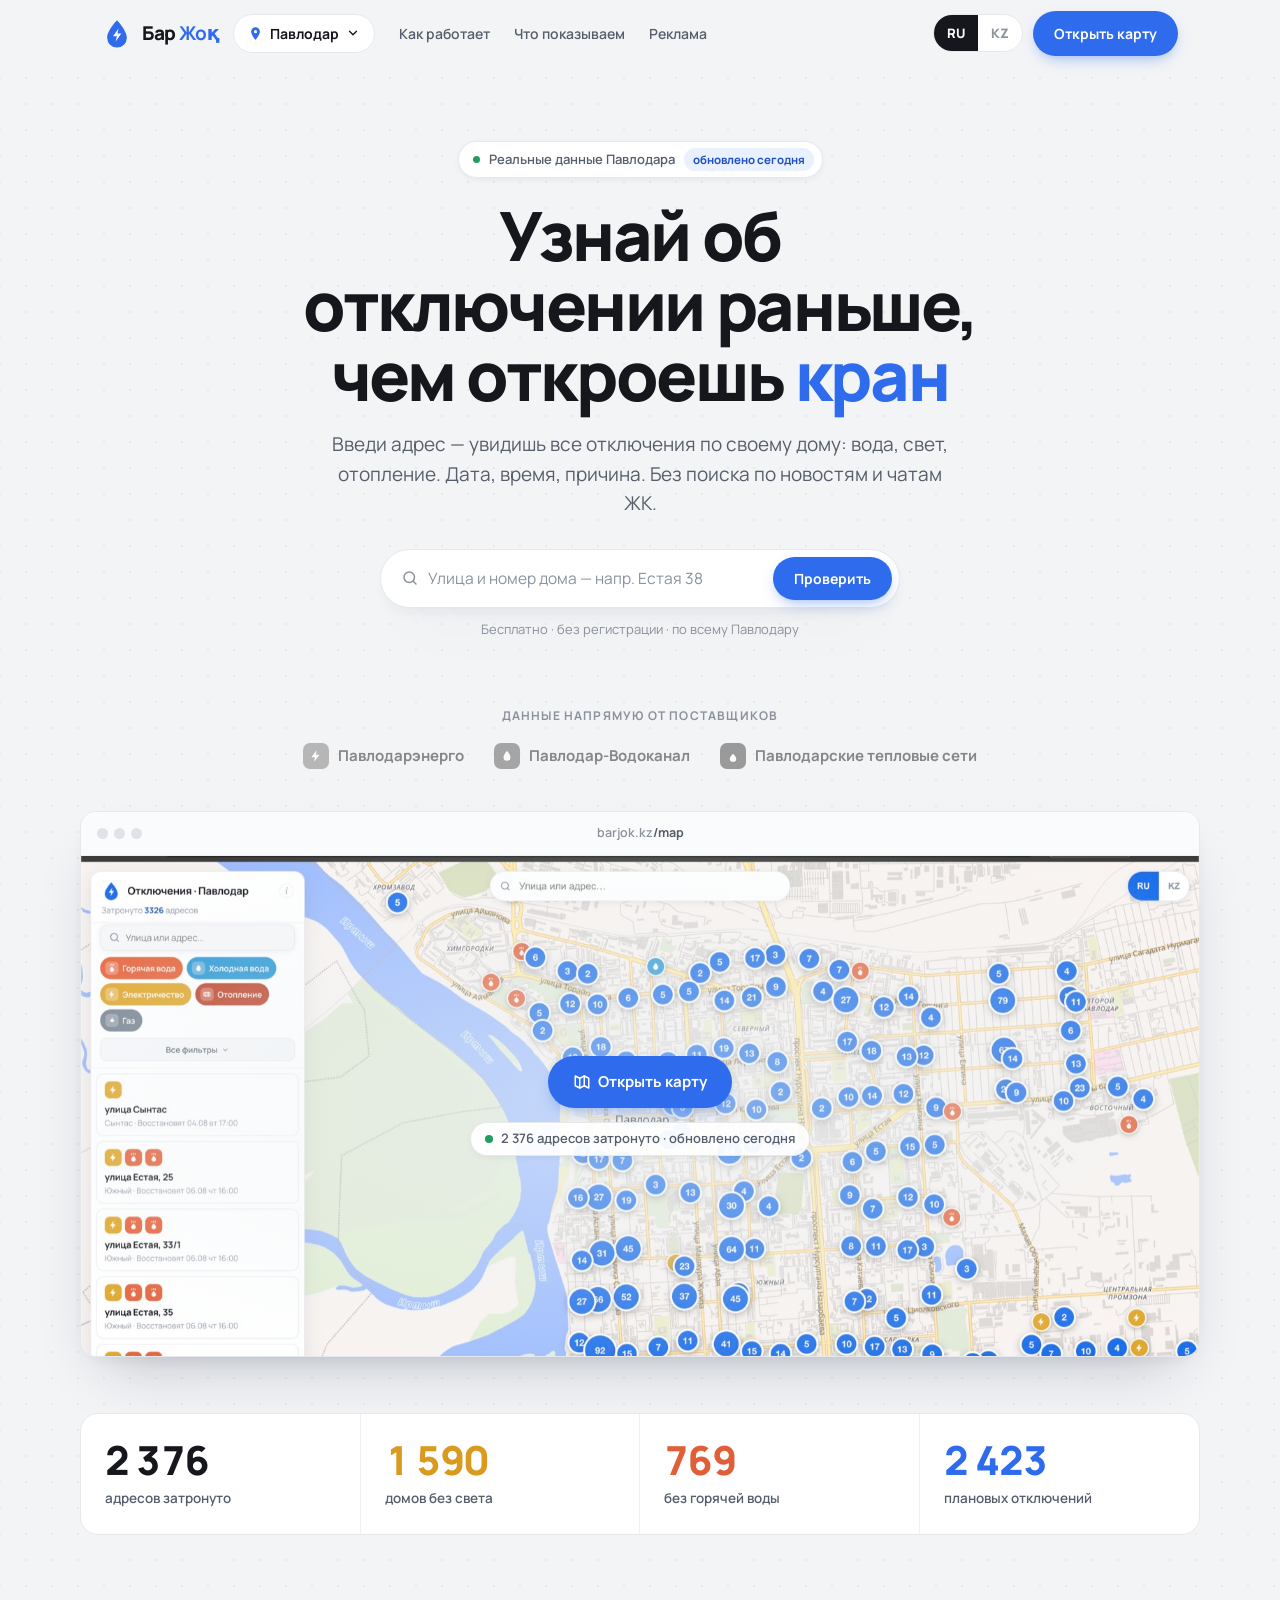
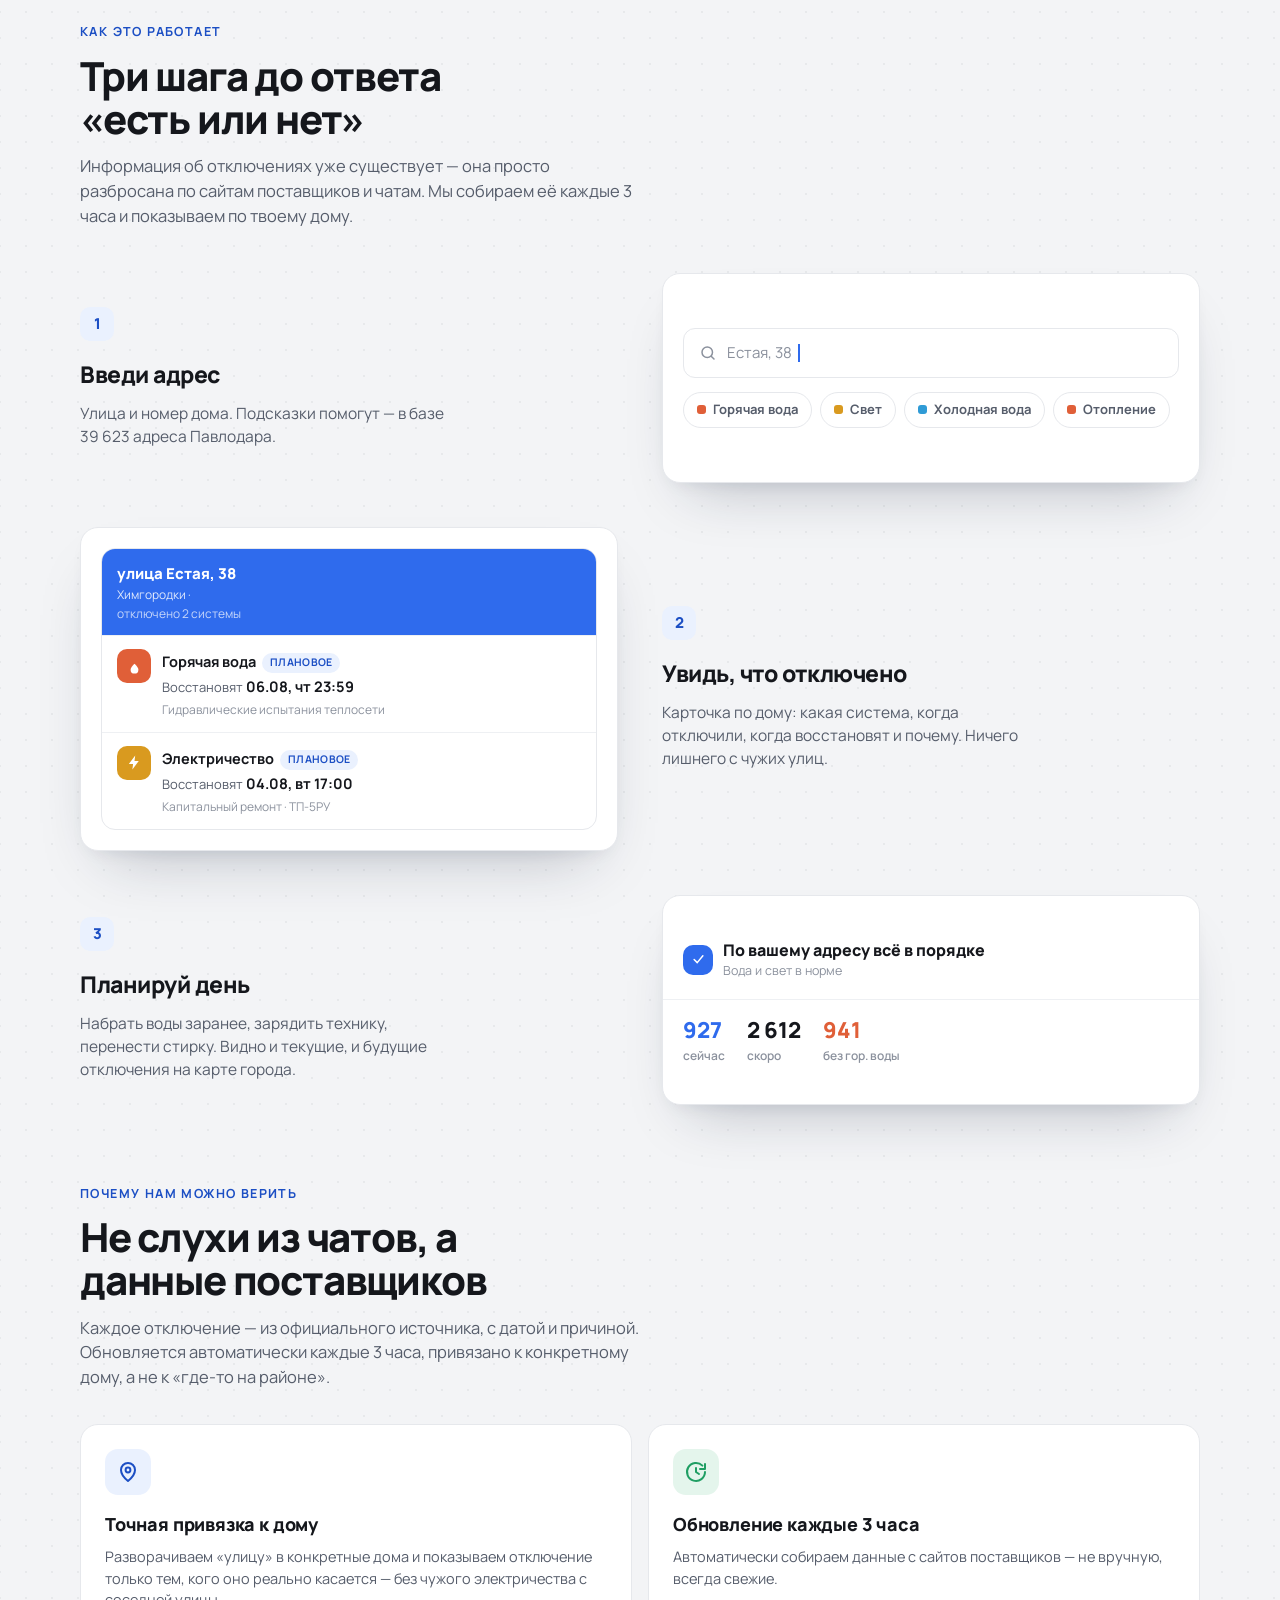
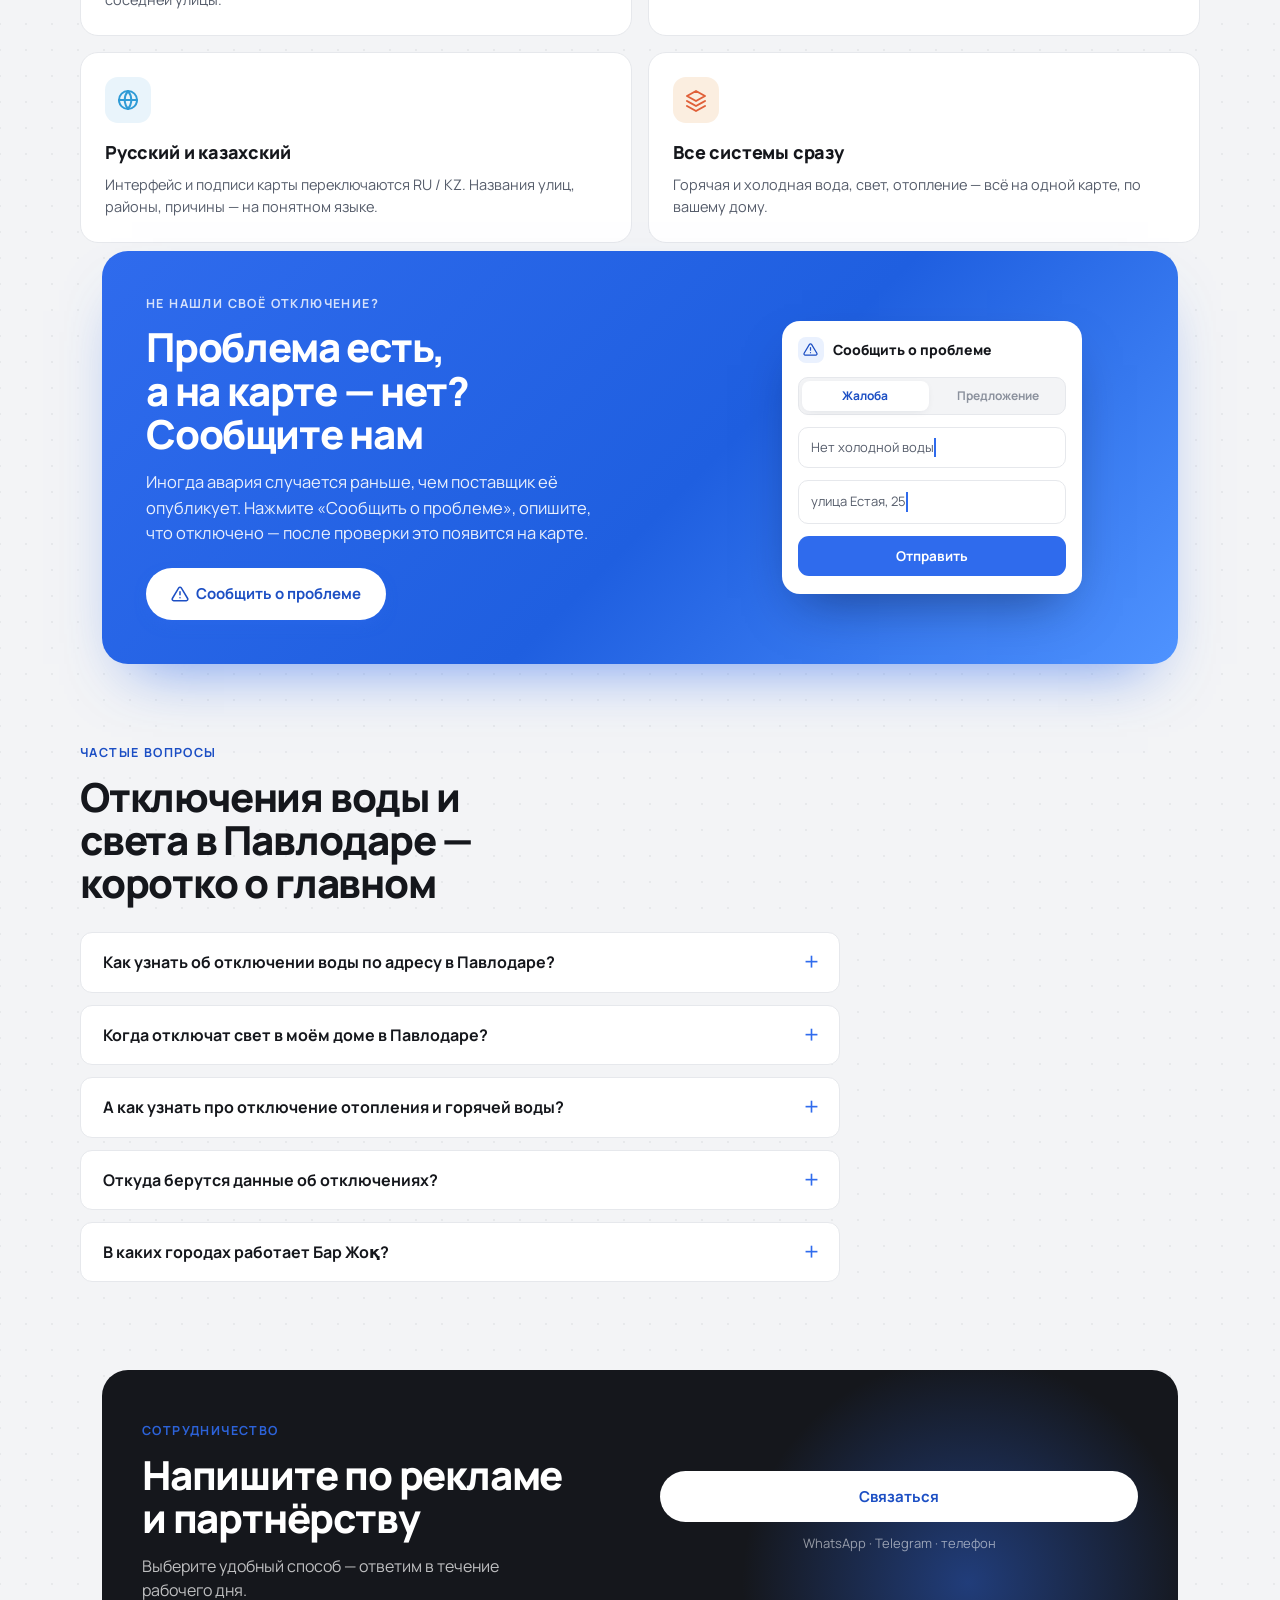
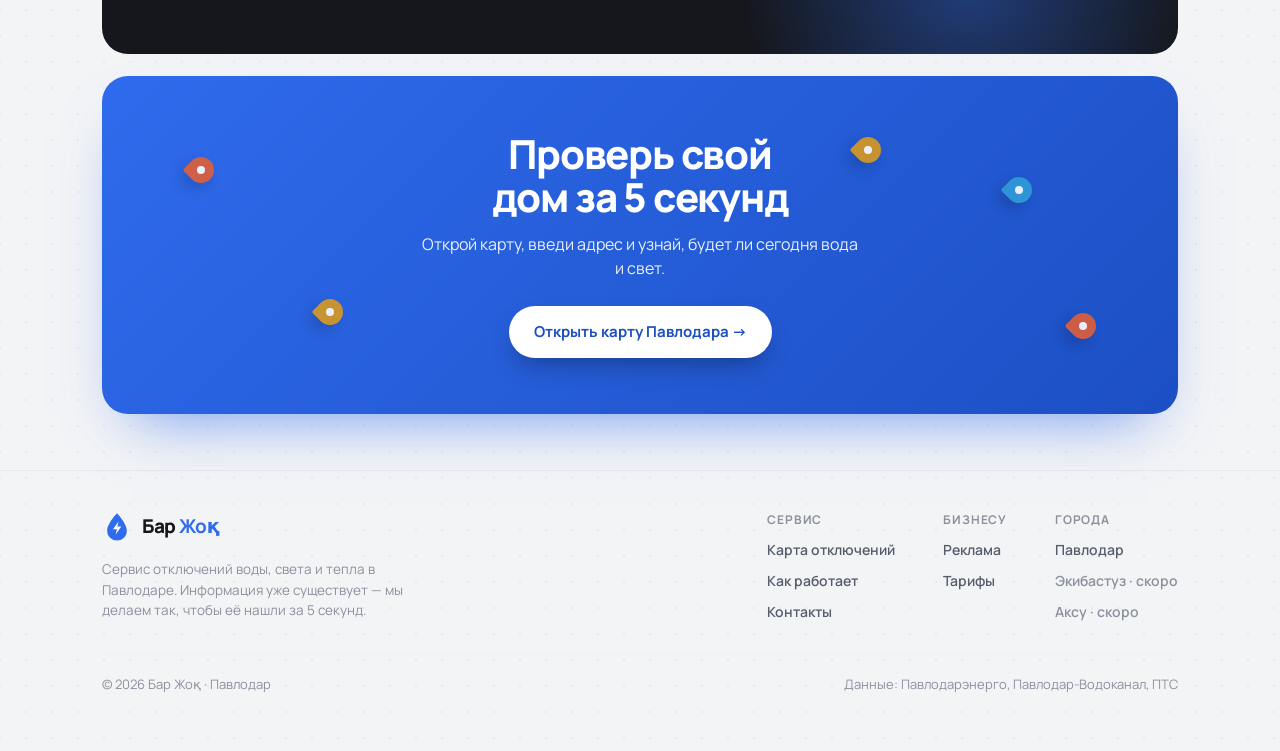
==== commit 0af59c9e: "Лендинг/карта/ads: блок-жалоба, хедер карты, шторка, адаптив таблиц 1. Лендинг: акцентный блок «не в" ====
--- a/landing/index.html
+++ b/landing/index.html
@@ -643,10 +643,81 @@
     </div>
   </section>
 
+  <!-- Блок «сообщить о проблеме» с мини-анимацией -->
+  <style>
+    #report-cta{margin-top:8px}
+    .rc-band{position:relative;overflow:hidden;border-radius:26px;padding:44px 44px;
+      background:linear-gradient(135deg,#2f6bed,#1f5fe0 55%,#4f93ff);color:#fff;
+      display:grid;grid-template-columns:1.15fr .85fr;gap:36px;align-items:center;
+      box-shadow:0 30px 60px -30px rgba(47,107,237,.7)}
+    .rc-band .eyebrow{color:rgba(255,255,255,.8)}
+    .rc-band h2{color:#fff;margin-top:12px;max-width:18ch}
+    .rc-band p{color:rgba(255,255,255,.9);font-size:16.5px;margin-top:14px;max-width:46ch;line-height:1.55}
+    .rc-band .btn{margin-top:22px;background:#fff;color:var(--accent-ink)}
+    .rc-band .btn:hover{background:#eef3ff}
+    .rc-band .btn svg{width:18px;height:18px}
+    /* мини-анимация: карточка жалобы «сама заполняется и отправляется», зациклено */
+    .rc-anim{display:flex;justify-content:center}
+    .rc-mock{width:100%;max-width:300px;background:#fff;color:var(--ink);border-radius:18px;
+      padding:16px 16px 18px;box-shadow:0 24px 50px -20px rgba(10,20,50,.5)}
+    .rc-mhead{display:flex;align-items:center;gap:9px;font-weight:800;font-size:14px}
+    .rc-mhead .rc-ico{width:26px;height:26px;border-radius:8px;background:var(--accent-wash);color:var(--accent-ink);
+      display:grid;place-items:center;flex:none}
+    .rc-mhead .rc-ico svg{width:15px;height:15px}
+    .rc-seg{display:flex;gap:6px;margin-top:14px;background:var(--bg);border:1px solid var(--line);border-radius:10px;padding:3px}
+    .rc-seg span{flex:1;text-align:center;font-size:12px;font-weight:700;color:var(--ink-3);padding:6px 4px;border-radius:8px}
+    .rc-seg span.on{background:#fff;color:var(--accent-ink);box-shadow:var(--shadow-sm)}
+    .rc-field{margin-top:12px;border:1px solid var(--line);border-radius:10px;padding:10px 12px;font-size:13px;color:var(--ink-2);
+      position:relative;min-height:38px;display:flex;align-items:center}
+    .rc-type{overflow:hidden;white-space:nowrap;border-right:2px solid var(--accent);
+      animation:rcType 5s steps(24) infinite}
+    .rc-send{margin-top:12px;height:40px;border-radius:11px;background:var(--accent);color:#fff;font-weight:700;font-size:13.5px;
+      display:flex;align-items:center;justify-content:center;gap:8px;animation:rcSend 5s ease-in-out infinite}
+    .rc-send .rc-def{animation:rcDef 5s steps(1) infinite}
+    .rc-send .rc-ok{position:absolute;display:inline-flex;align-items:center;gap:6px;opacity:0;animation:rcOk 5s steps(1) infinite}
+    .rc-send .rc-ok svg{width:16px;height:16px}
+    @keyframes rcType{0%{width:0}45%,100%{width:15ch}}
+    @keyframes rcSend{0%,72%{transform:scale(1)}78%{transform:scale(.96)}86%,100%{transform:scale(1)}}
+    @keyframes rcDef{0%,80%{opacity:1}82%,100%{opacity:0}}
+    @keyframes rcOk{0%,80%{opacity:0}84%,100%{opacity:1}}
+    @media(prefers-reduced-motion:reduce){.rc-type,.rc-send,.rc-send .rc-def,.rc-send .rc-ok{animation:none}.rc-type{width:15ch}.rc-send .rc-def{opacity:1}.rc-send .rc-ok{opacity:0}}
+    @media(max-width:860px){
+      .rc-band{grid-template-columns:1fr;text-align:center;padding:34px 22px;gap:26px}
+      .rc-band .eyebrow,.rc-band h2,.rc-band p{margin-left:auto;margin-right:auto}
+      .rc-anim{order:-1}
+      .rc-mock{max-width:280px}
+    }
+  </style>
+  <section class="wrap rv" id="report-cta">
+    <div class="rc-band">
+      <div class="rc-text">
+        <div class="eyebrow" data-kk="Ажыратуыңызды таппадыңыз ба?">Не нашли своё отключение?</div>
+        <h2 data-kk="Проблема бар, ал картада жоқ па? Бізге хабарлаңыз">Проблема есть, а на карте — нет? Сообщите нам</h2>
+        <p data-kk="Кейде авария жеткізуші жариялағанша болады. «Хабарлау» батырмасын басып, не ажыратылғанын жазыңыз — тексерістен кейін бұл картада пайда болады.">Иногда авария случается раньше, чем поставщик её опубликует. Нажмите «Сообщить о проблеме», опишите, что отключено — после проверки это появится на карте.</p>
+        <a class="btn primary lg" href="/map/?report=1">
+          <svg viewBox="0 0 24 24" fill="none" stroke="currentColor" stroke-width="2" stroke-linecap="round" stroke-linejoin="round"><path d="M12 9v4M12 17h.01M10.3 3.9 1.8 18a2 2 0 0 0 1.7 3h17a2 2 0 0 0 1.7-3L13.7 3.9a2 2 0 0 0-3.4 0z"/></svg>
+          <span data-kk="Хабарлау">Сообщить о проблеме</span>
+        </a>
+      </div>
+      <div class="rc-anim" aria-hidden="true">
+        <div class="rc-mock">
+          <div class="rc-mhead"><span class="rc-ico"><svg viewBox="0 0 24 24" fill="none" stroke="currentColor" stroke-width="2" stroke-linecap="round" stroke-linejoin="round"><path d="M12 9v4M12 17h.01M10.3 3.9 1.8 18a2 2 0 0 0 1.7 3h17a2 2 0 0 0 1.7-3L13.7 3.9a2 2 0 0 0-3.4 0z"/></svg></span>Сообщить о проблеме</div>
+          <div class="rc-seg"><span class="on">Жалоба</span><span>Предложение</span></div>
+          <div class="rc-field"><span class="rc-type">Нет холодной воды</span></div>
+          <div class="rc-field" style="min-height:44px"><span class="rc-type" style="animation-delay:.6s">улица Естая, 25</span></div>
+          <div class="rc-send" style="position:relative">
+            <span class="rc-def">Отправить</span>
+            <span class="rc-ok"><svg viewBox="0 0 24 24" fill="none" stroke="currentColor" stroke-width="2.6" stroke-linecap="round" stroke-linejoin="round"><path d="M5 12l5 5 9-11"/></svg>Отправлено</span>
+          </div>
+        </div>
+      </div>
+    </div>
+  </section>
+
   <!-- FAQ -->
   <style>
     /* FAQ — единая левофлаговая колонка: eyebrow/заголовок/вопросы/ответы по левому краю */
-    #faq .faq-col{max-width:760px;margin:0 auto;text-align:left}
+    #faq .faq-col{max-width:760px;margin:0;text-align:left}
     #faq .eyebrow{text-align:left}
     #faq h2{text-align:left}
     #faq .faq-list{margin:28px 0 0;display:flex;flex-direction:column;gap:12px}
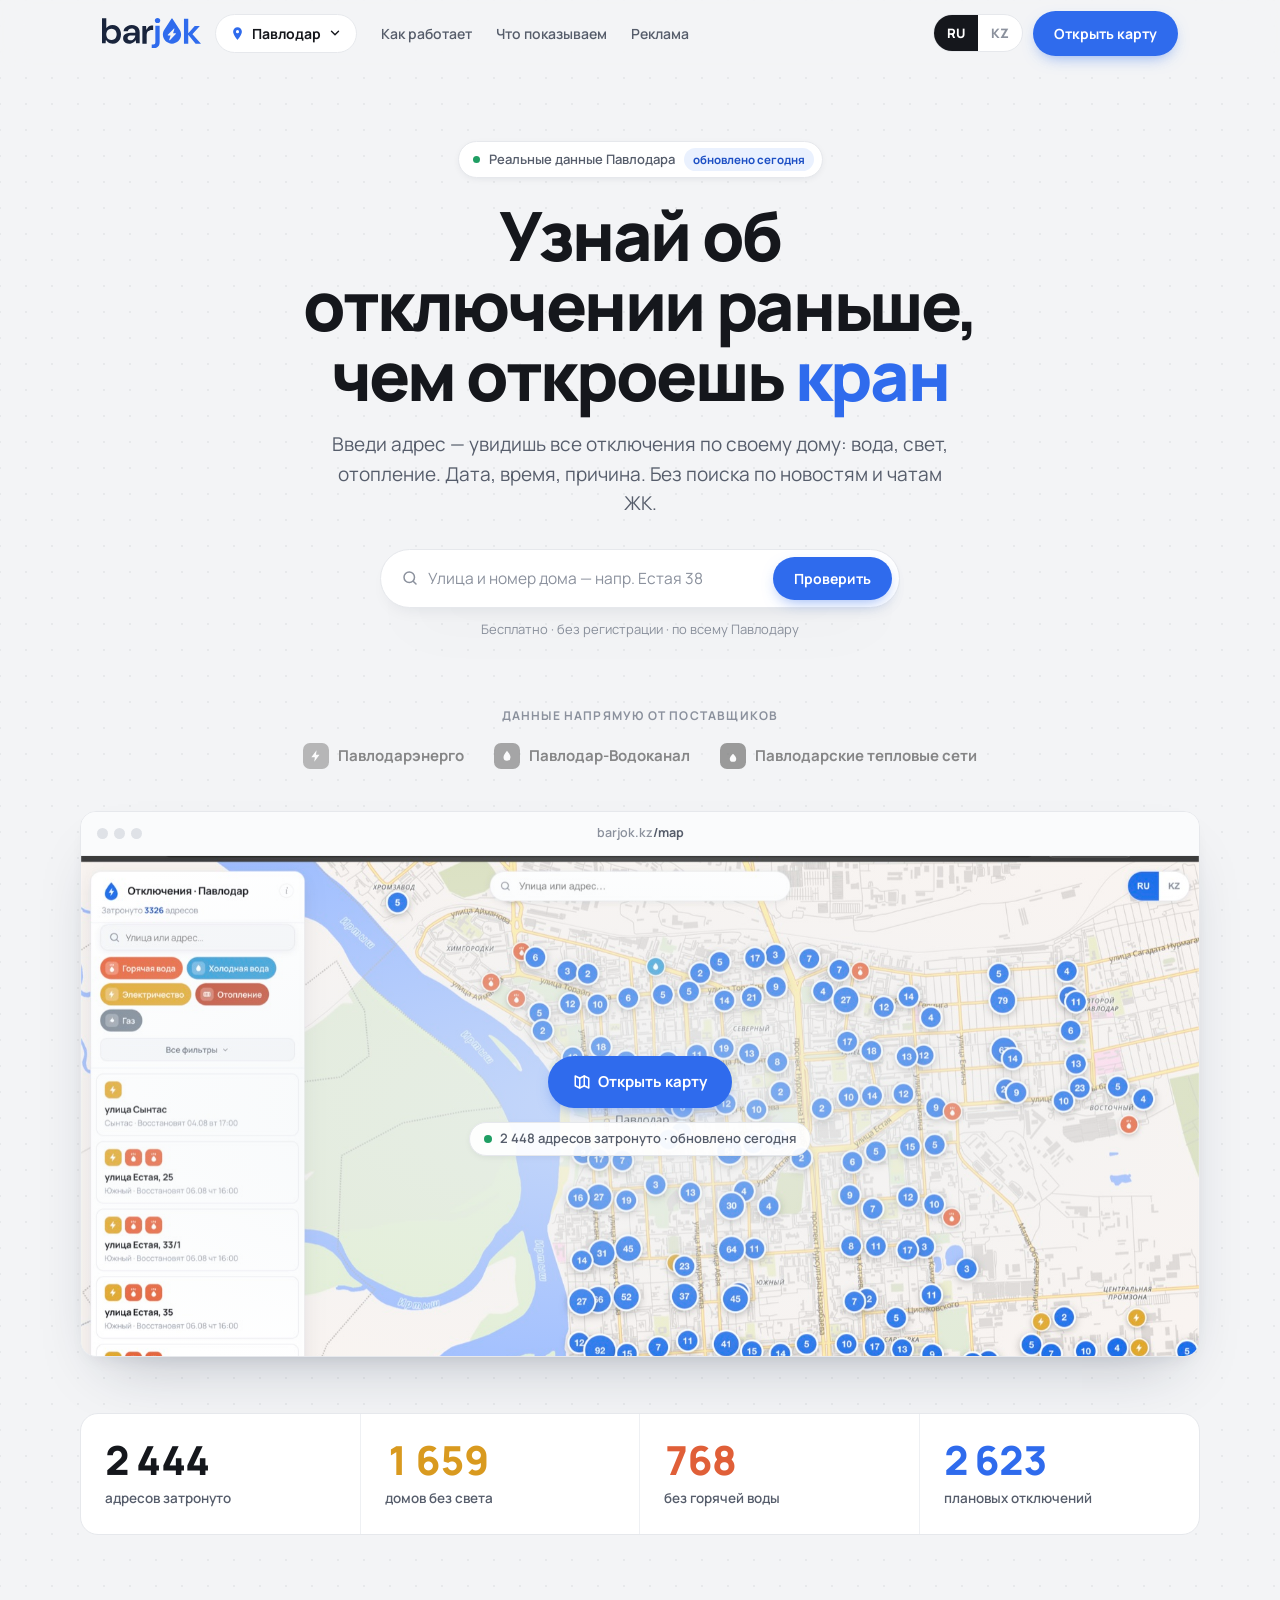
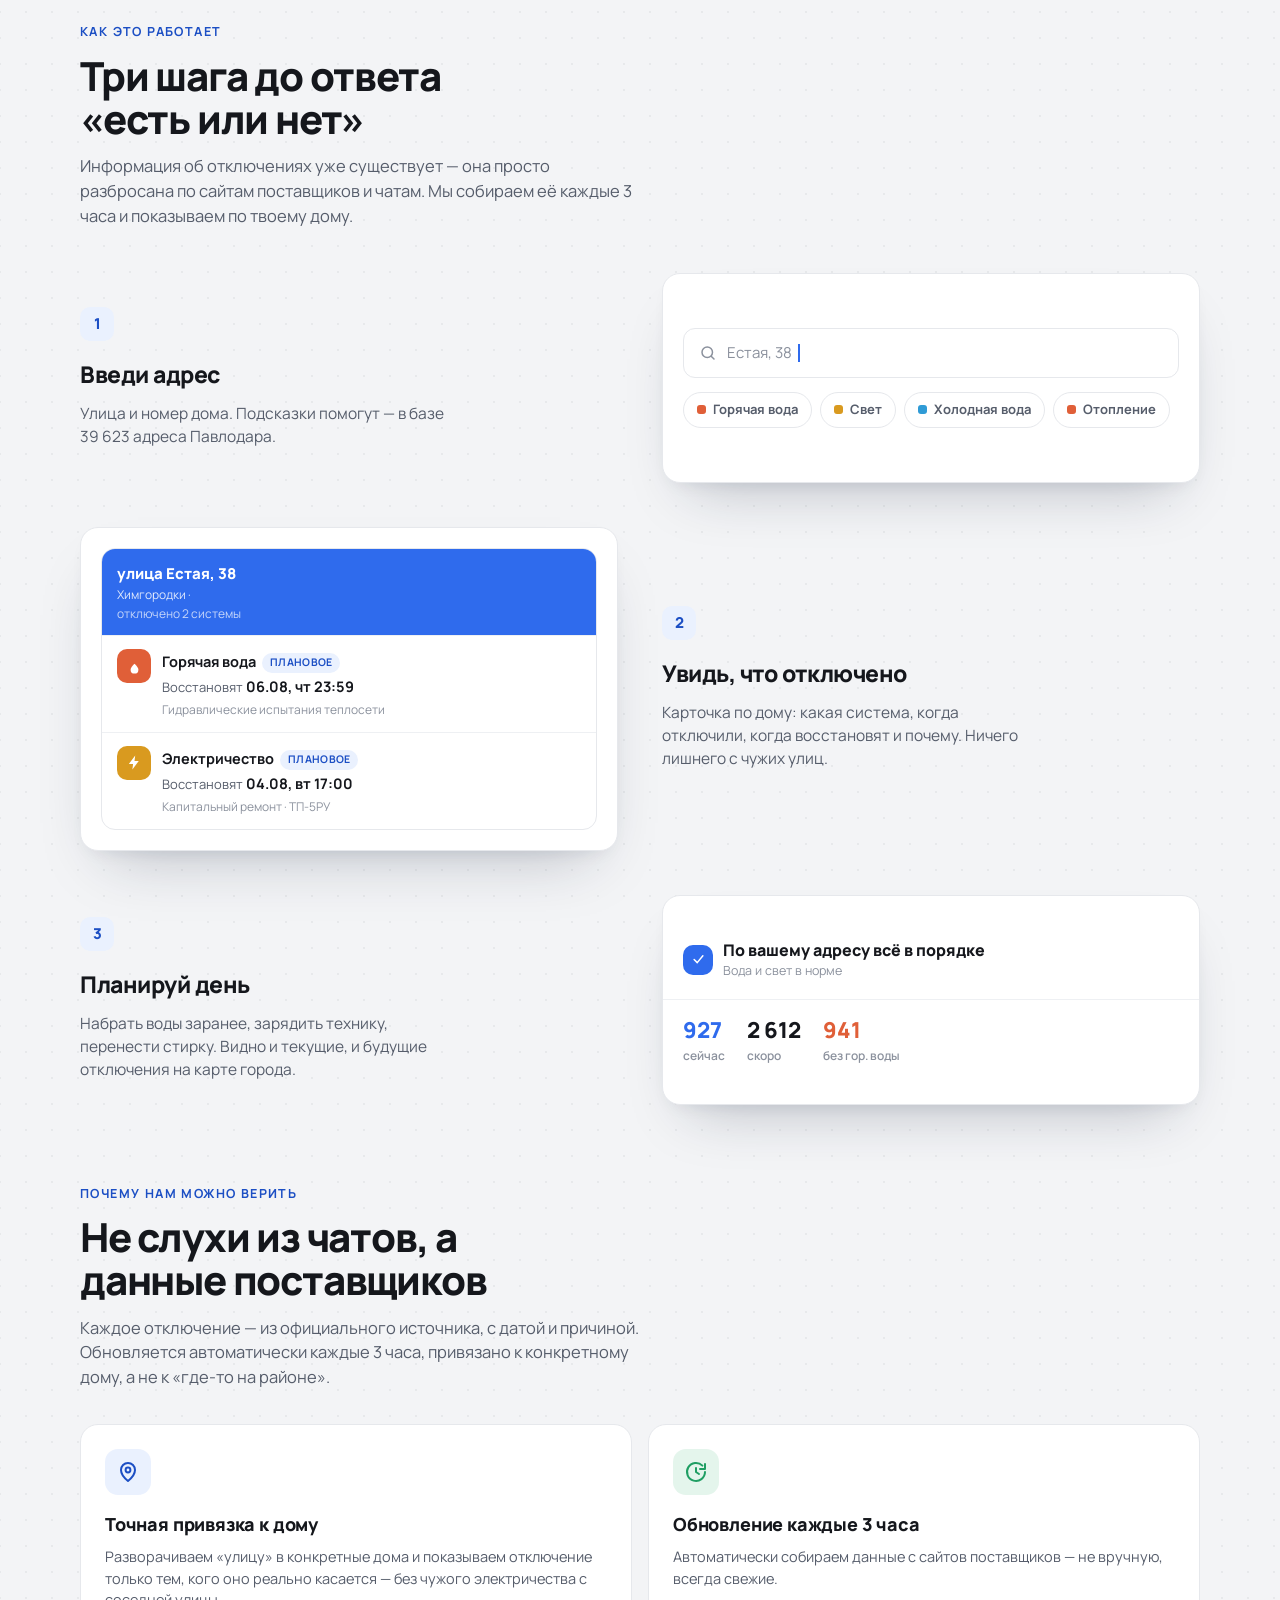
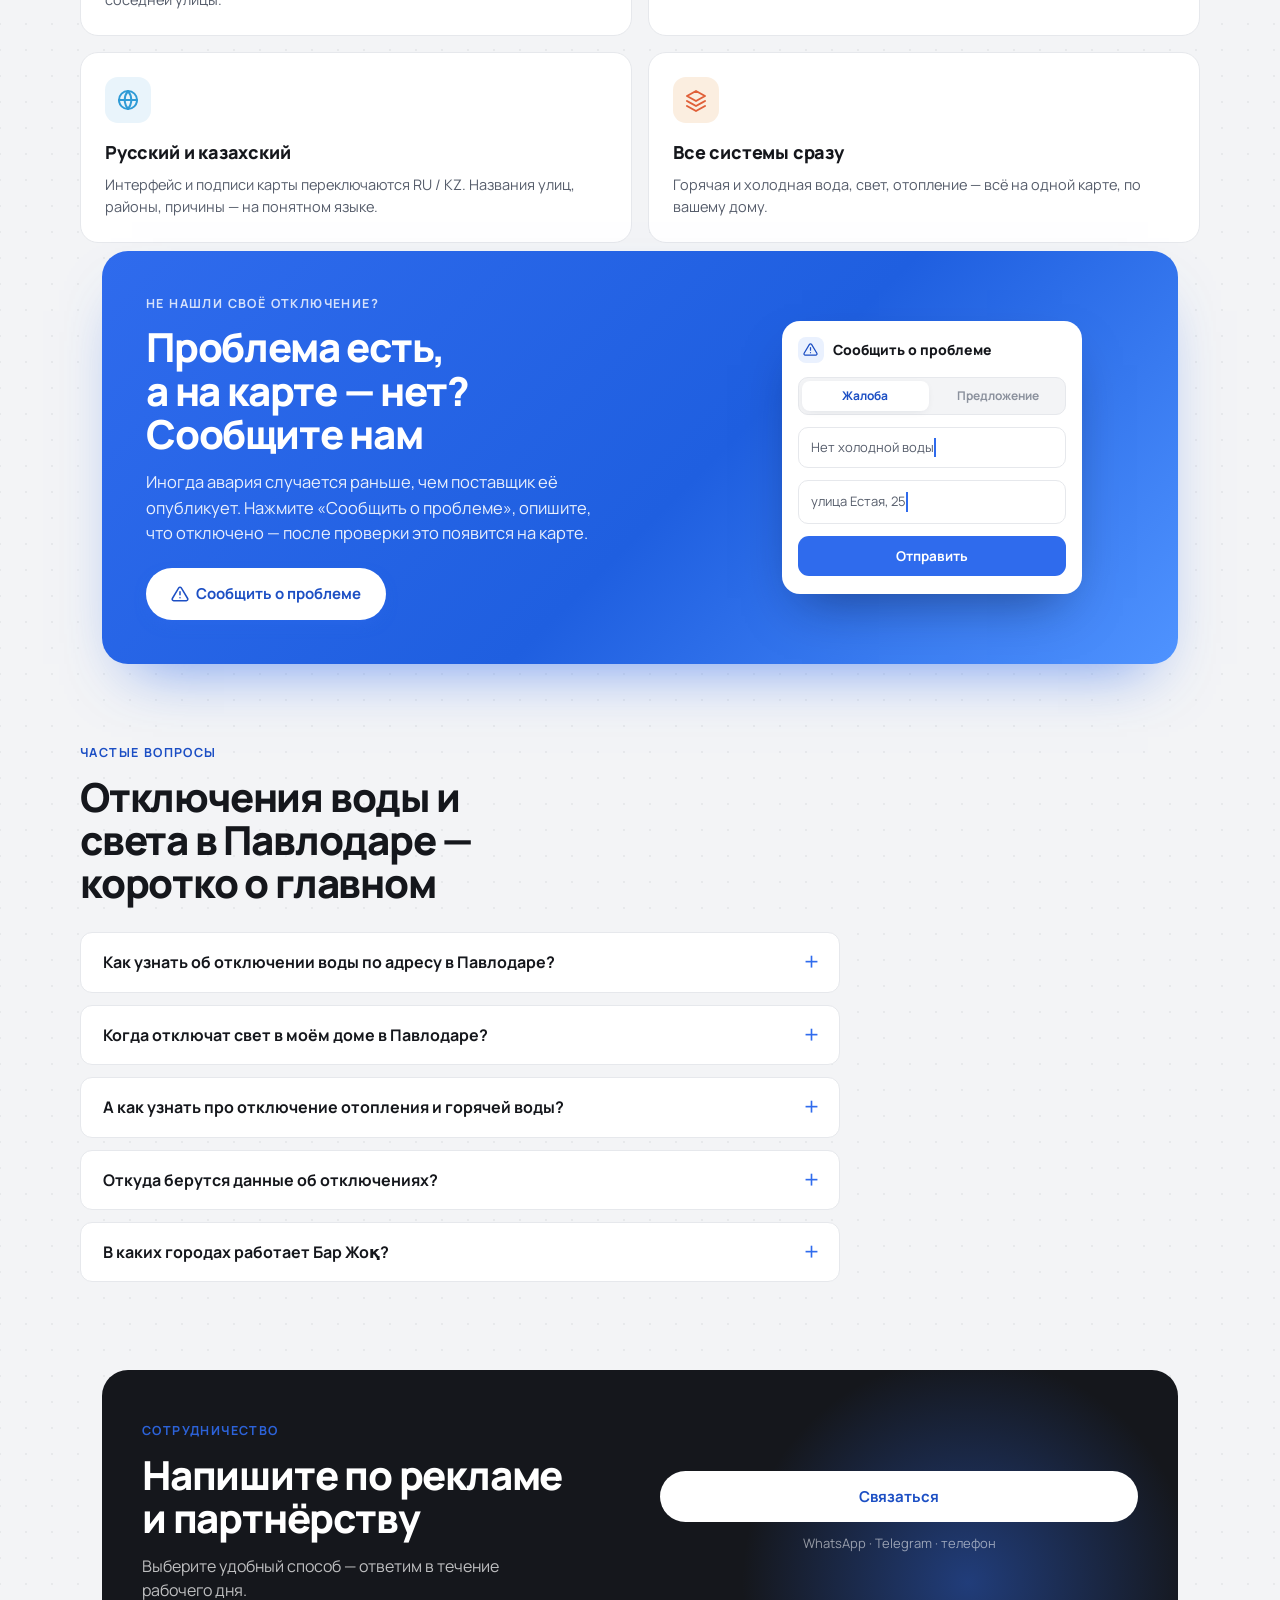
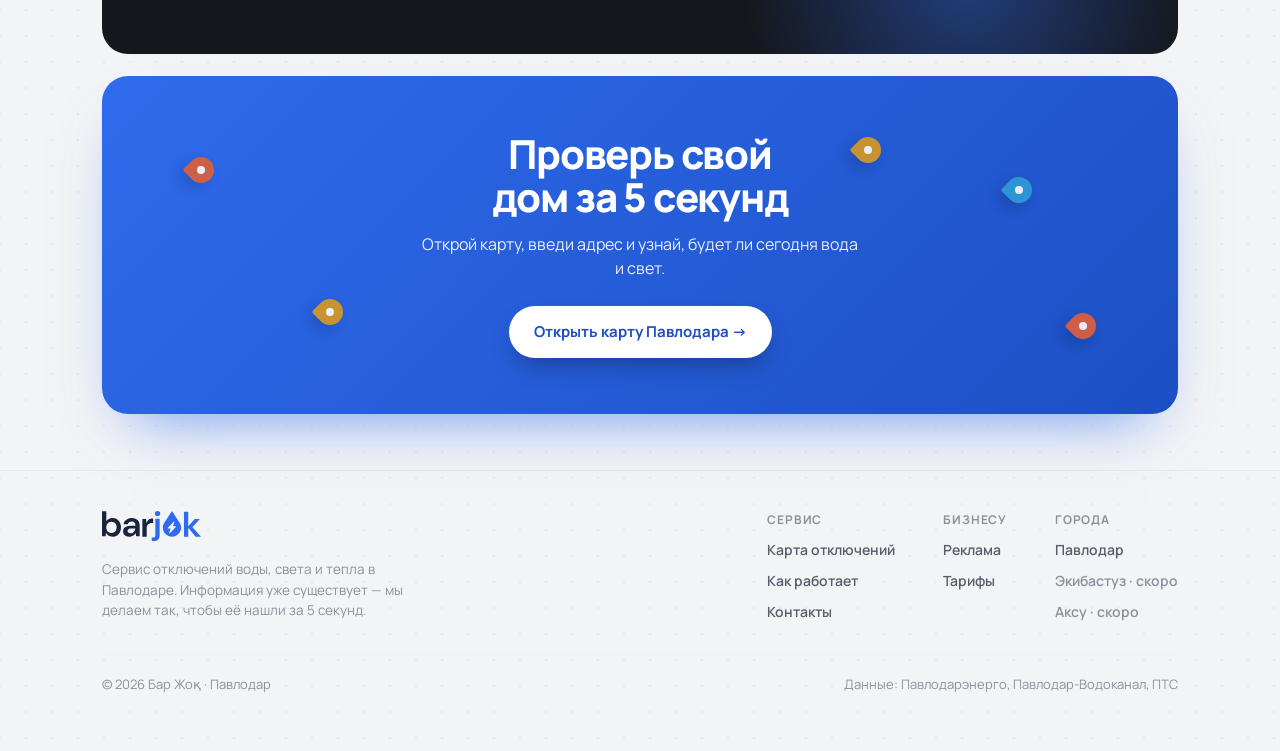
==== commit e37938c8: "Лого: новый barjok.svg (леттеринг) в хедерах/футерах + favicon-иконка везде - barjok.svg (горизонтал" ====
--- a/landing/index.html
+++ b/landing/index.html
@@ -52,6 +52,7 @@
 
   /* logo */
   .logo{display:inline-flex;align-items:center;gap:10px;flex:none}
+  .logo-img{height:30px;width:auto;display:block}
   .logo .gl{width:30px;height:30px;flex:none}
   .logo .wm{font-weight:800;font-size:19px;letter-spacing:-.02em;white-space:nowrap}
   .logo .wm b{color:var(--accent)}
@@ -439,9 +440,8 @@
 
 <header class="nav" id="nav">
   <div class="wrap nav-in">
-    <a class="logo" href="/">
-      <svg class="gl" style="color:var(--accent)"><use href="#glyph"/></svg>
-      <span class="wm">Бар <b>Жоқ</b></span>
+    <a class="logo" href="/" aria-label="Бар Жоқ — на главную">
+      <img class="logo-img" src="/barjok.svg" alt="Бар Жоқ" width="105" height="32">
     </a>
 
     <!-- выбор города -->
@@ -840,7 +840,7 @@
   <div class="wrap">
     <div class="foot-top">
       <div>
-        <a class="logo" href="/"><svg class="gl" style="color:var(--accent)"><use href="#glyph"/></svg><span class="wm">Бар <b>Жоқ</b></span></a>
+        <a class="logo" href="/" aria-label="Бар Жоқ"><img class="logo-img" src="/barjok.svg" alt="Бар Жоқ" width="105" height="32"></a>
         <p data-kk="Павлодардағы су, жарық және жылу ажыратулары сервисі. Ақпарат бар — біз оны 5 секундта табуға көмектесеміз.">Сервис отключений воды, света и тепла в Павлодаре. Информация уже существует — мы делаем так, чтобы её нашли за 5 секунд.</p>
       </div>
       <div class="foot-links">
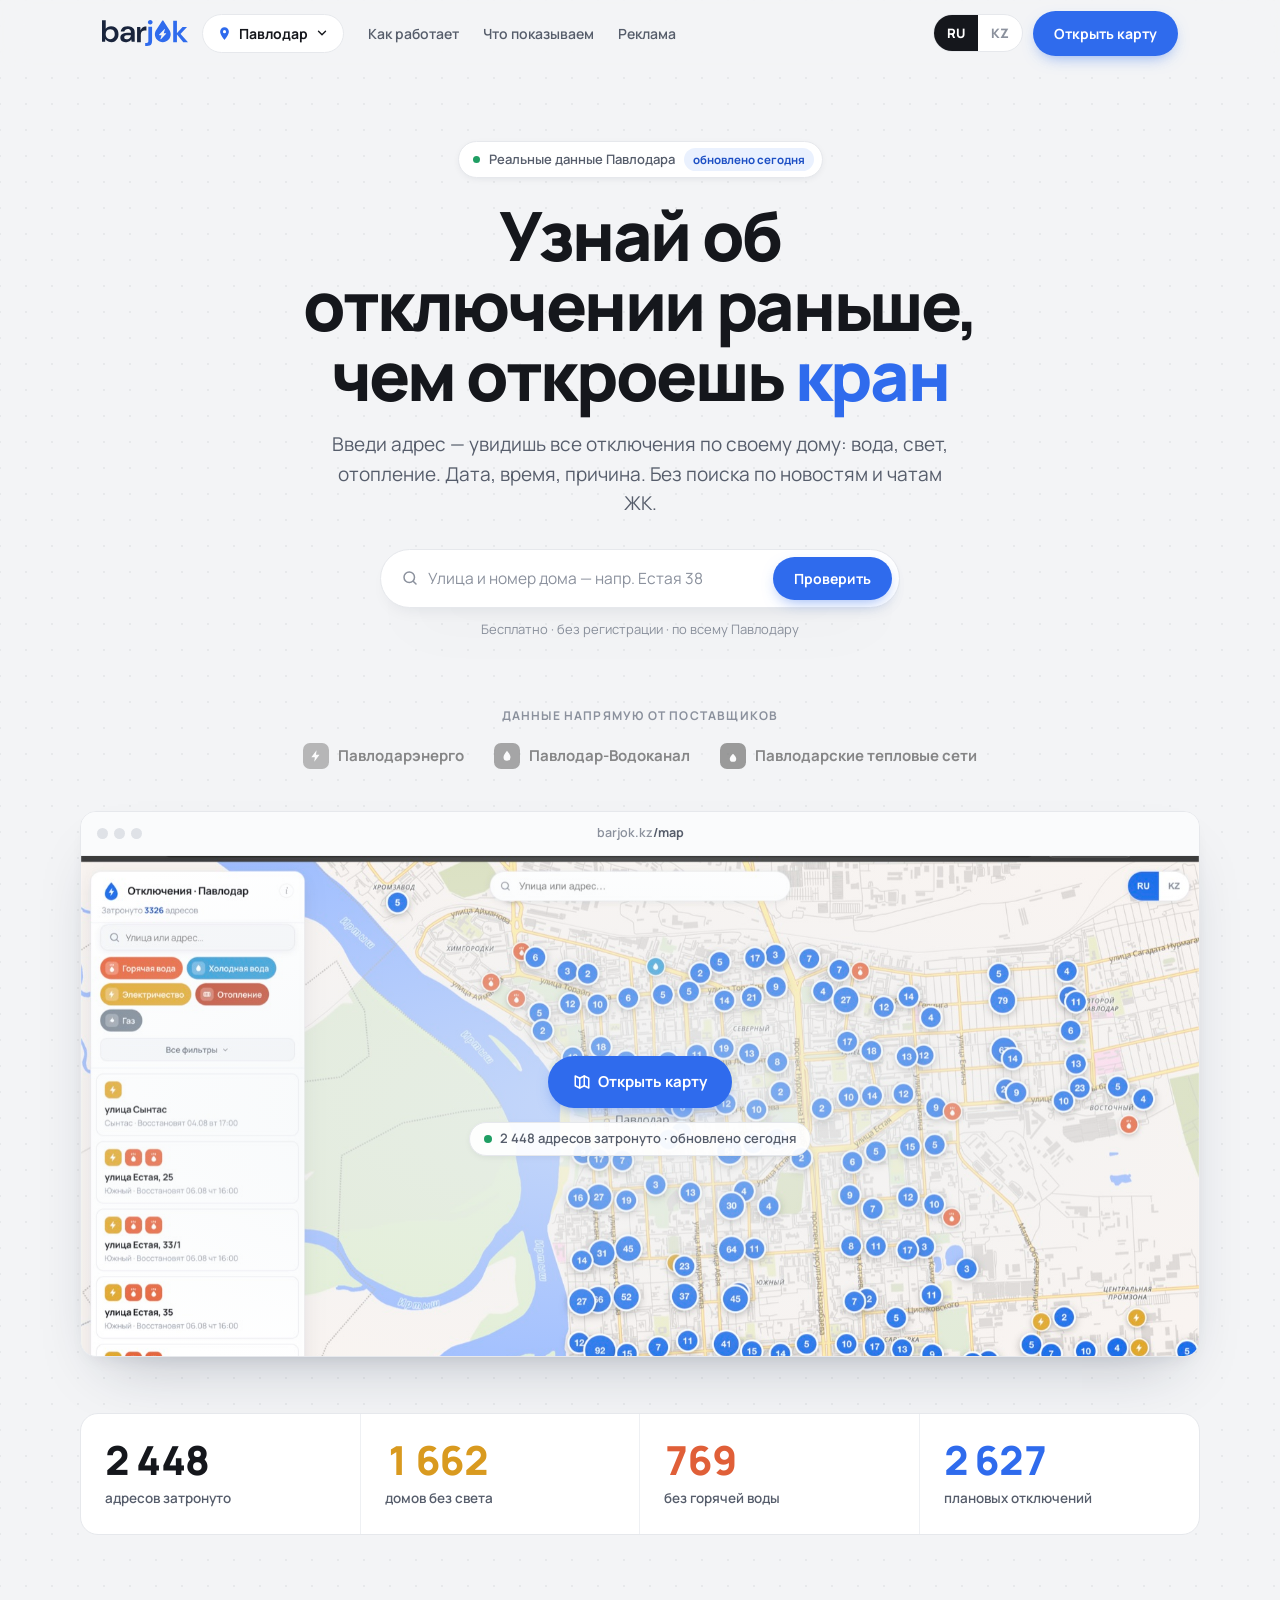
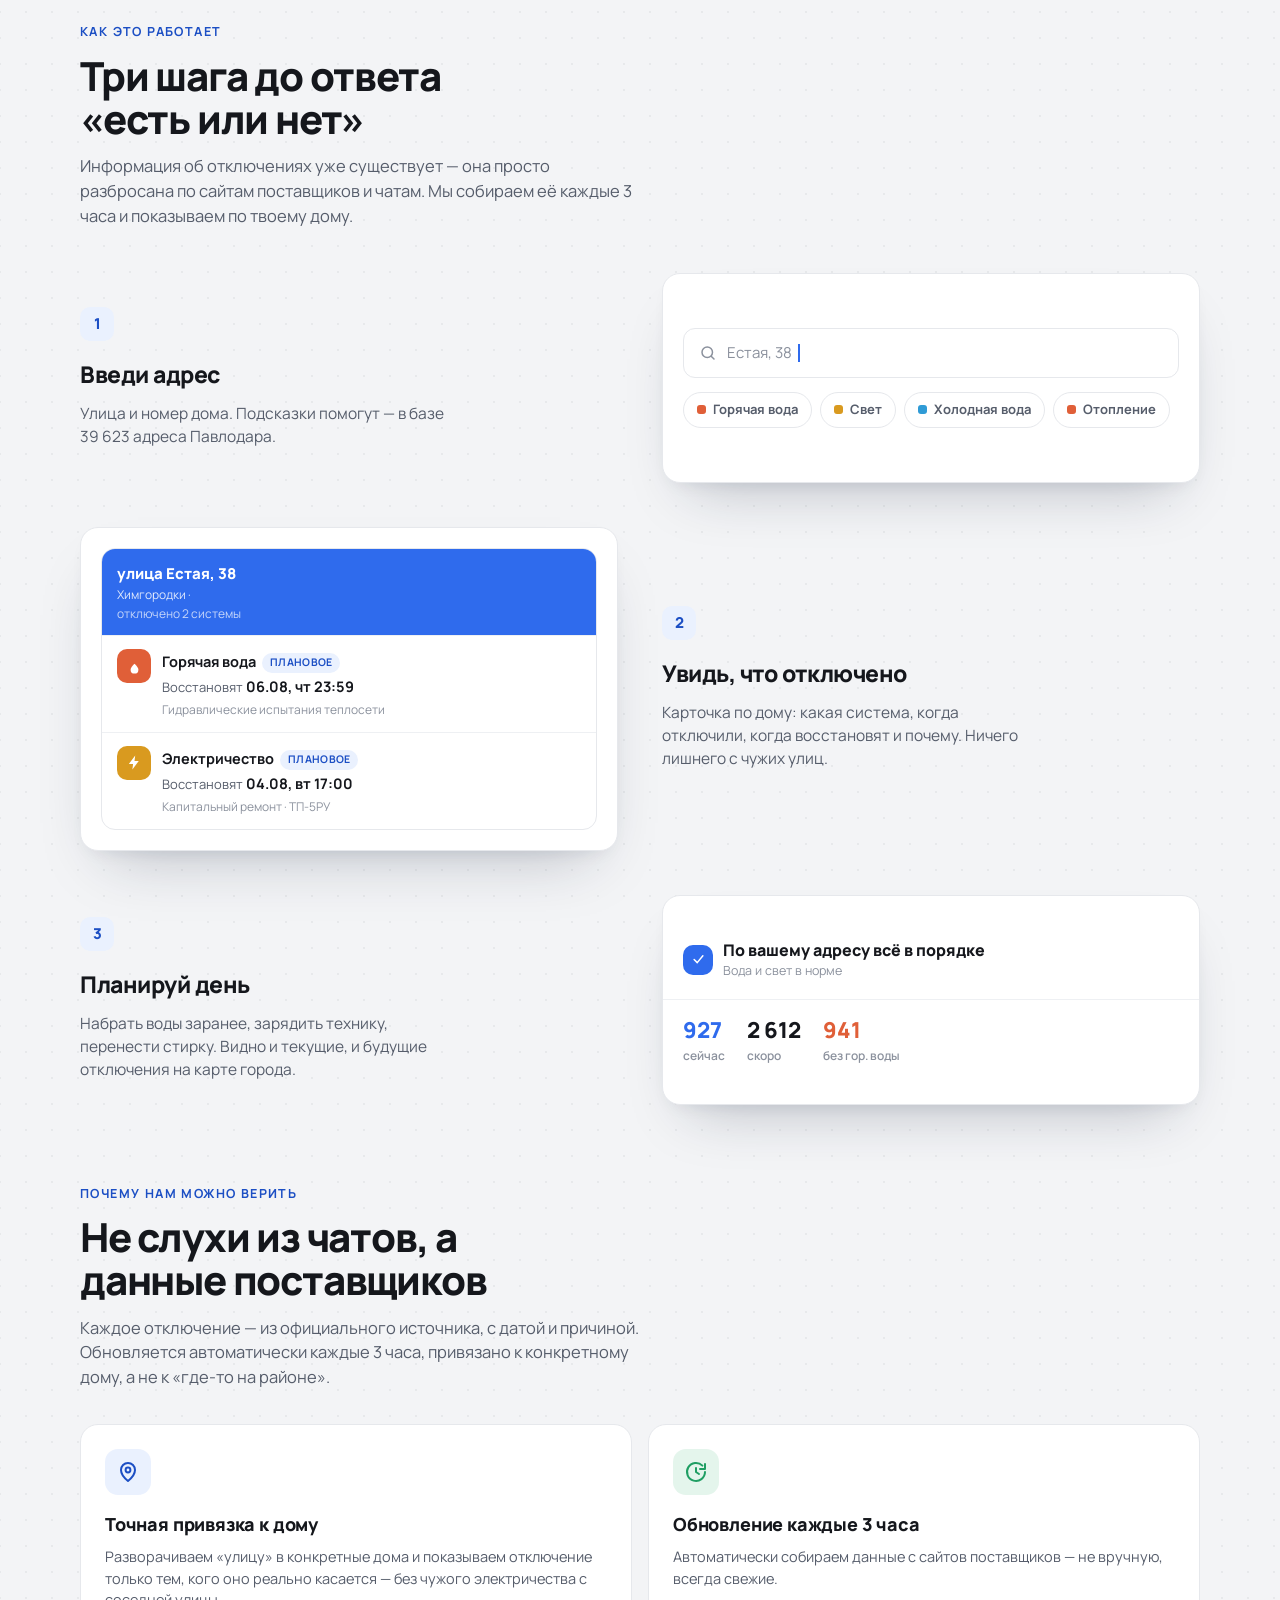
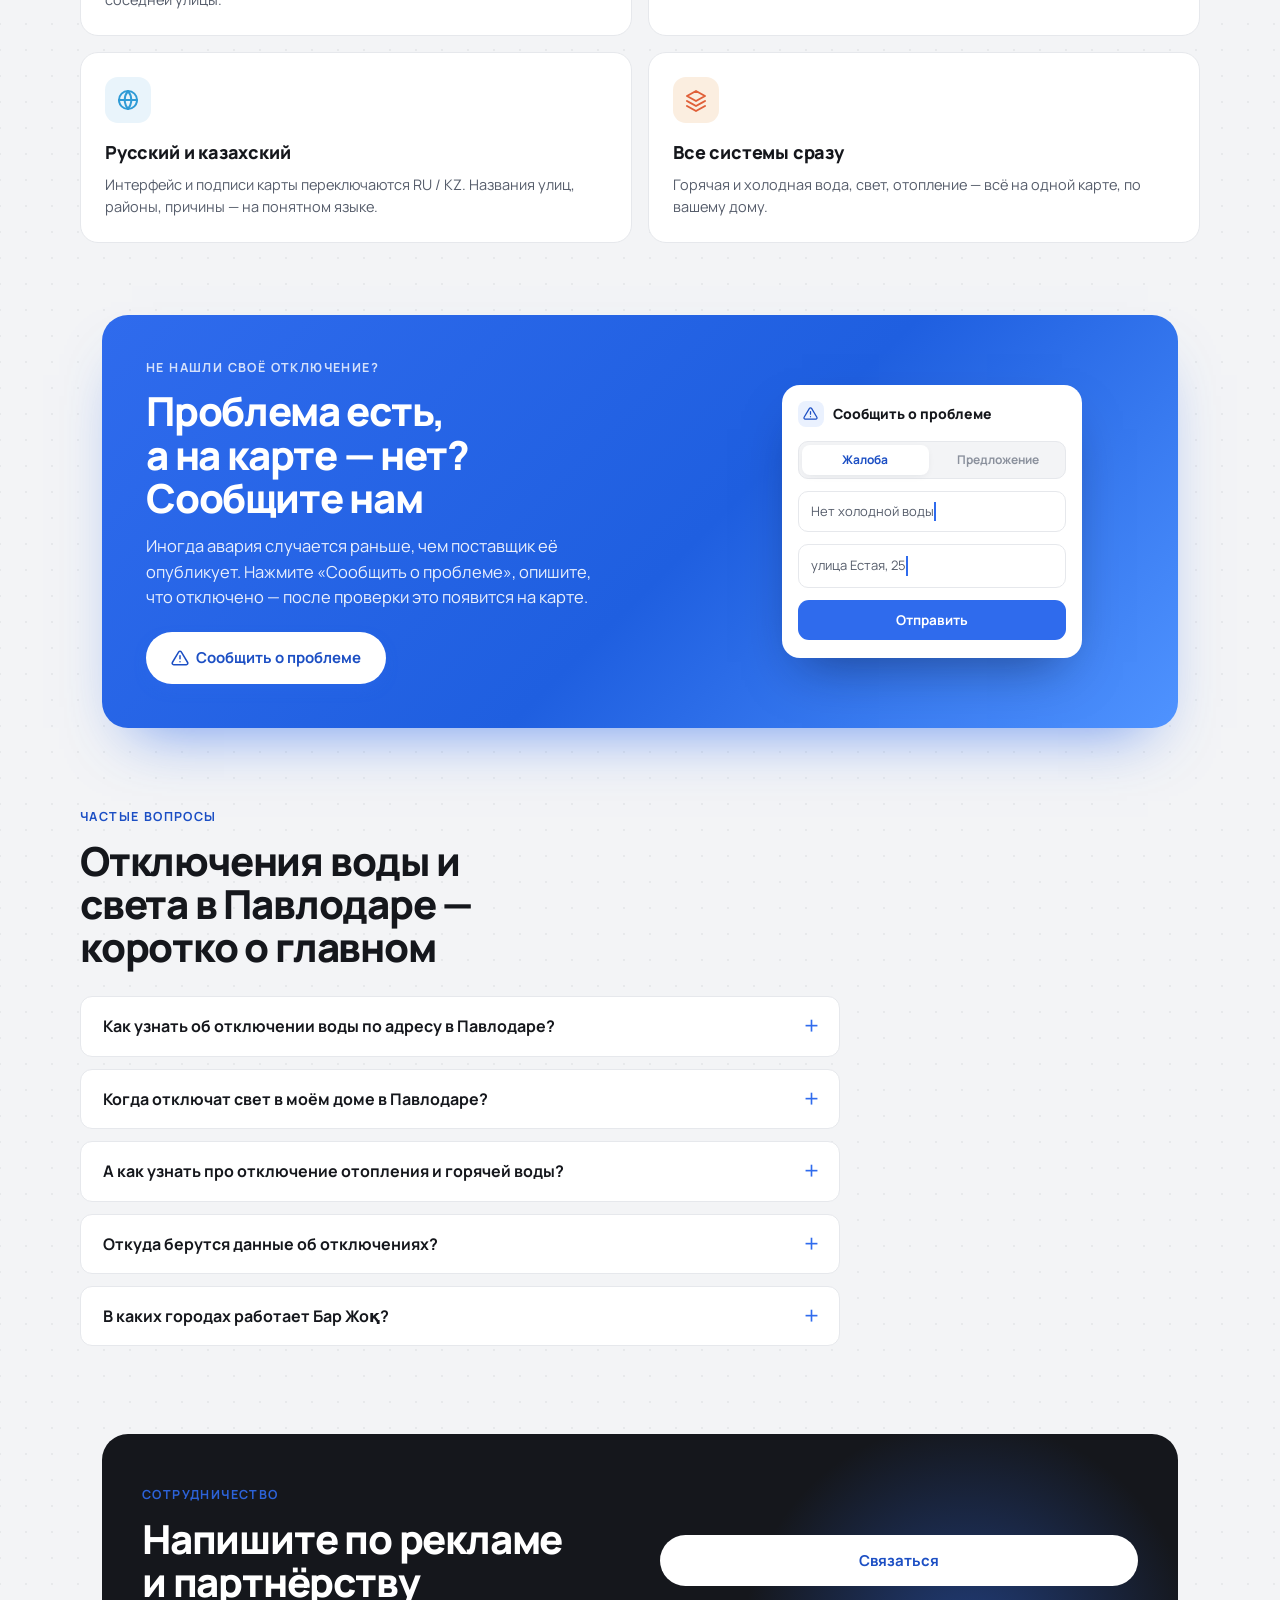
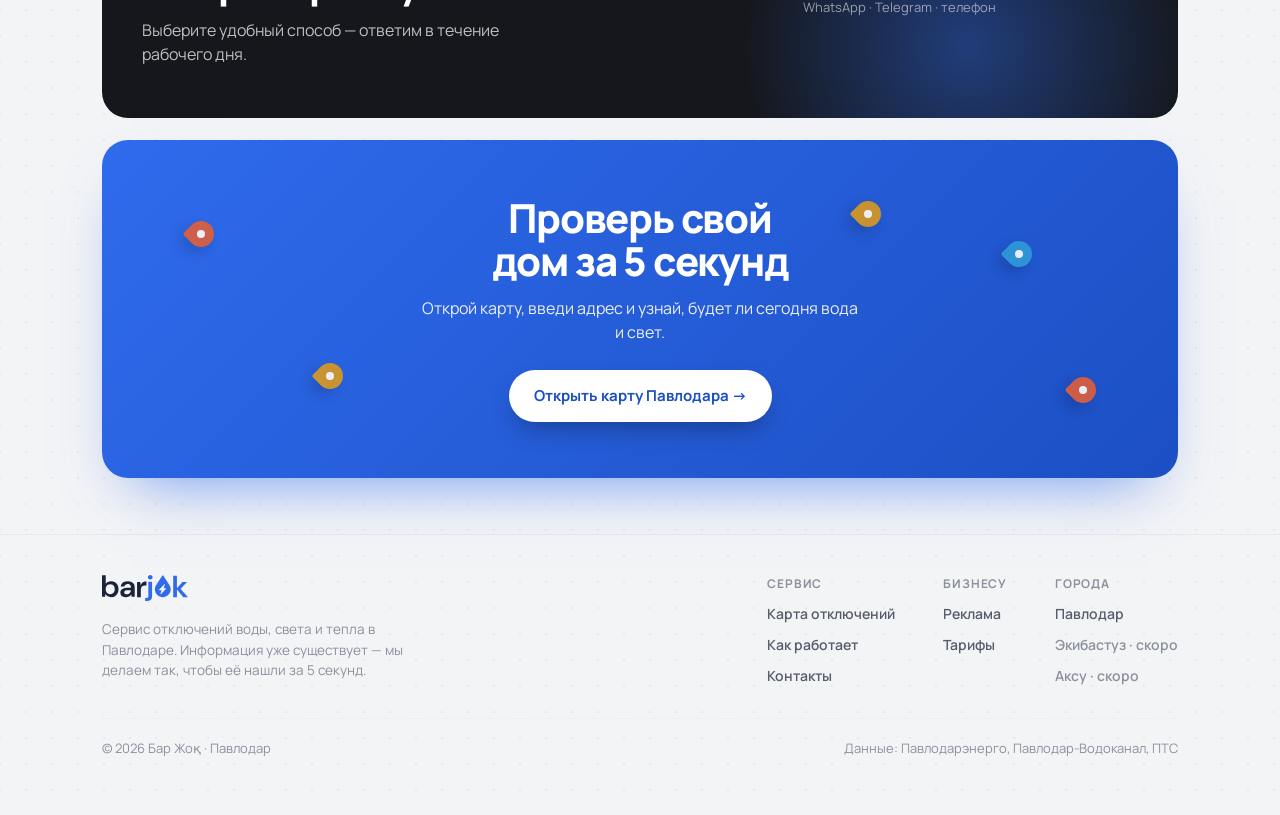
==== commit 358bb782: "Карта: честная инфо-плашка про ремонт ГВС; лендинг: отступ блока жалобы + меньше лого - Карта: плава" ====
--- a/landing/index.html
+++ b/landing/index.html
@@ -52,7 +52,7 @@
 
   /* logo */
   .logo{display:inline-flex;align-items:center;gap:10px;flex:none}
-  .logo-img{height:30px;width:auto;display:block}
+  .logo-img{height:26px;width:auto;display:block}
   .logo .gl{width:30px;height:30px;flex:none}
   .logo .wm{font-weight:800;font-size:19px;letter-spacing:-.02em;white-space:nowrap}
   .logo .wm b{color:var(--accent)}
@@ -645,7 +645,8 @@
 
   <!-- Блок «сообщить о проблеме» с мини-анимацией -->
   <style>
-    #report-cta{margin-top:8px}
+    #report-cta{margin-top:72px}
+    @media(max-width:760px){#report-cta{margin-top:48px}}
     .rc-band{position:relative;overflow:hidden;border-radius:26px;padding:44px 44px;
       background:linear-gradient(135deg,#2f6bed,#1f5fe0 55%,#4f93ff);color:#fff;
       display:grid;grid-template-columns:1.15fr .85fr;gap:36px;align-items:center;
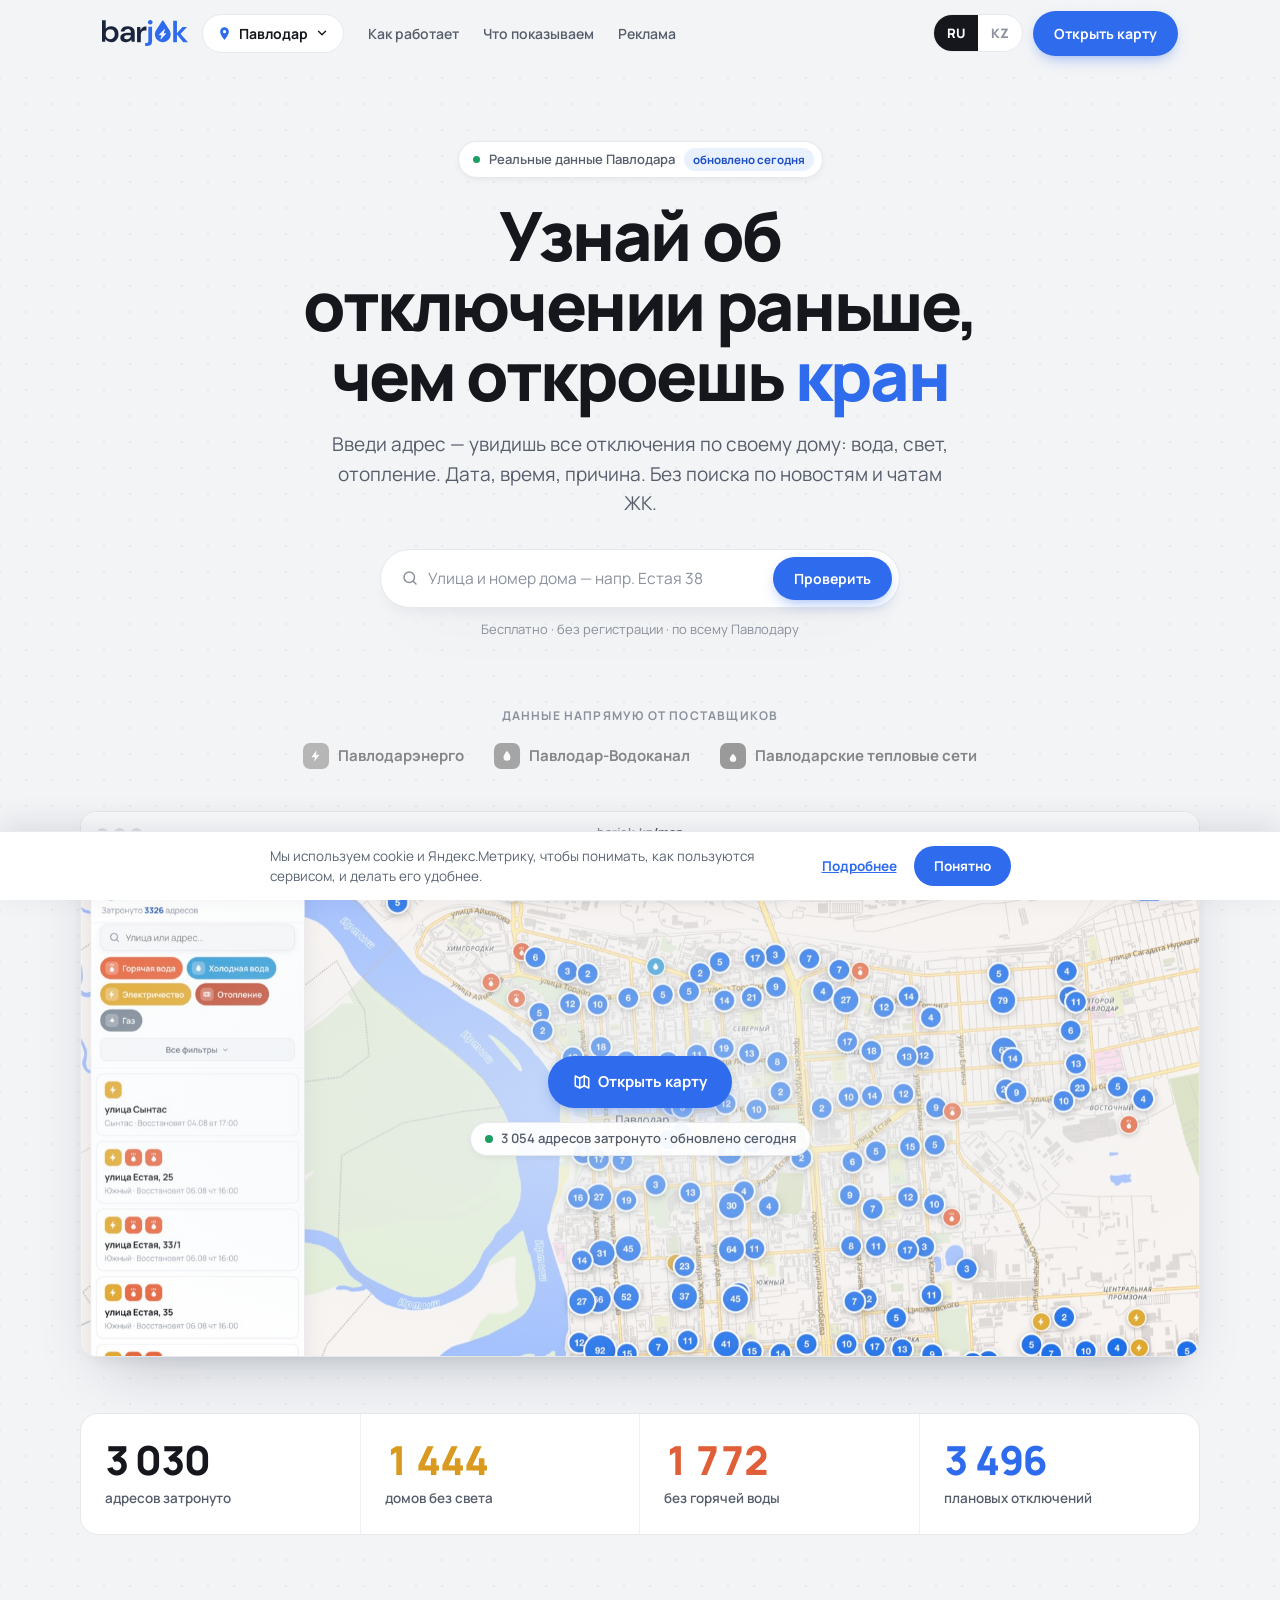
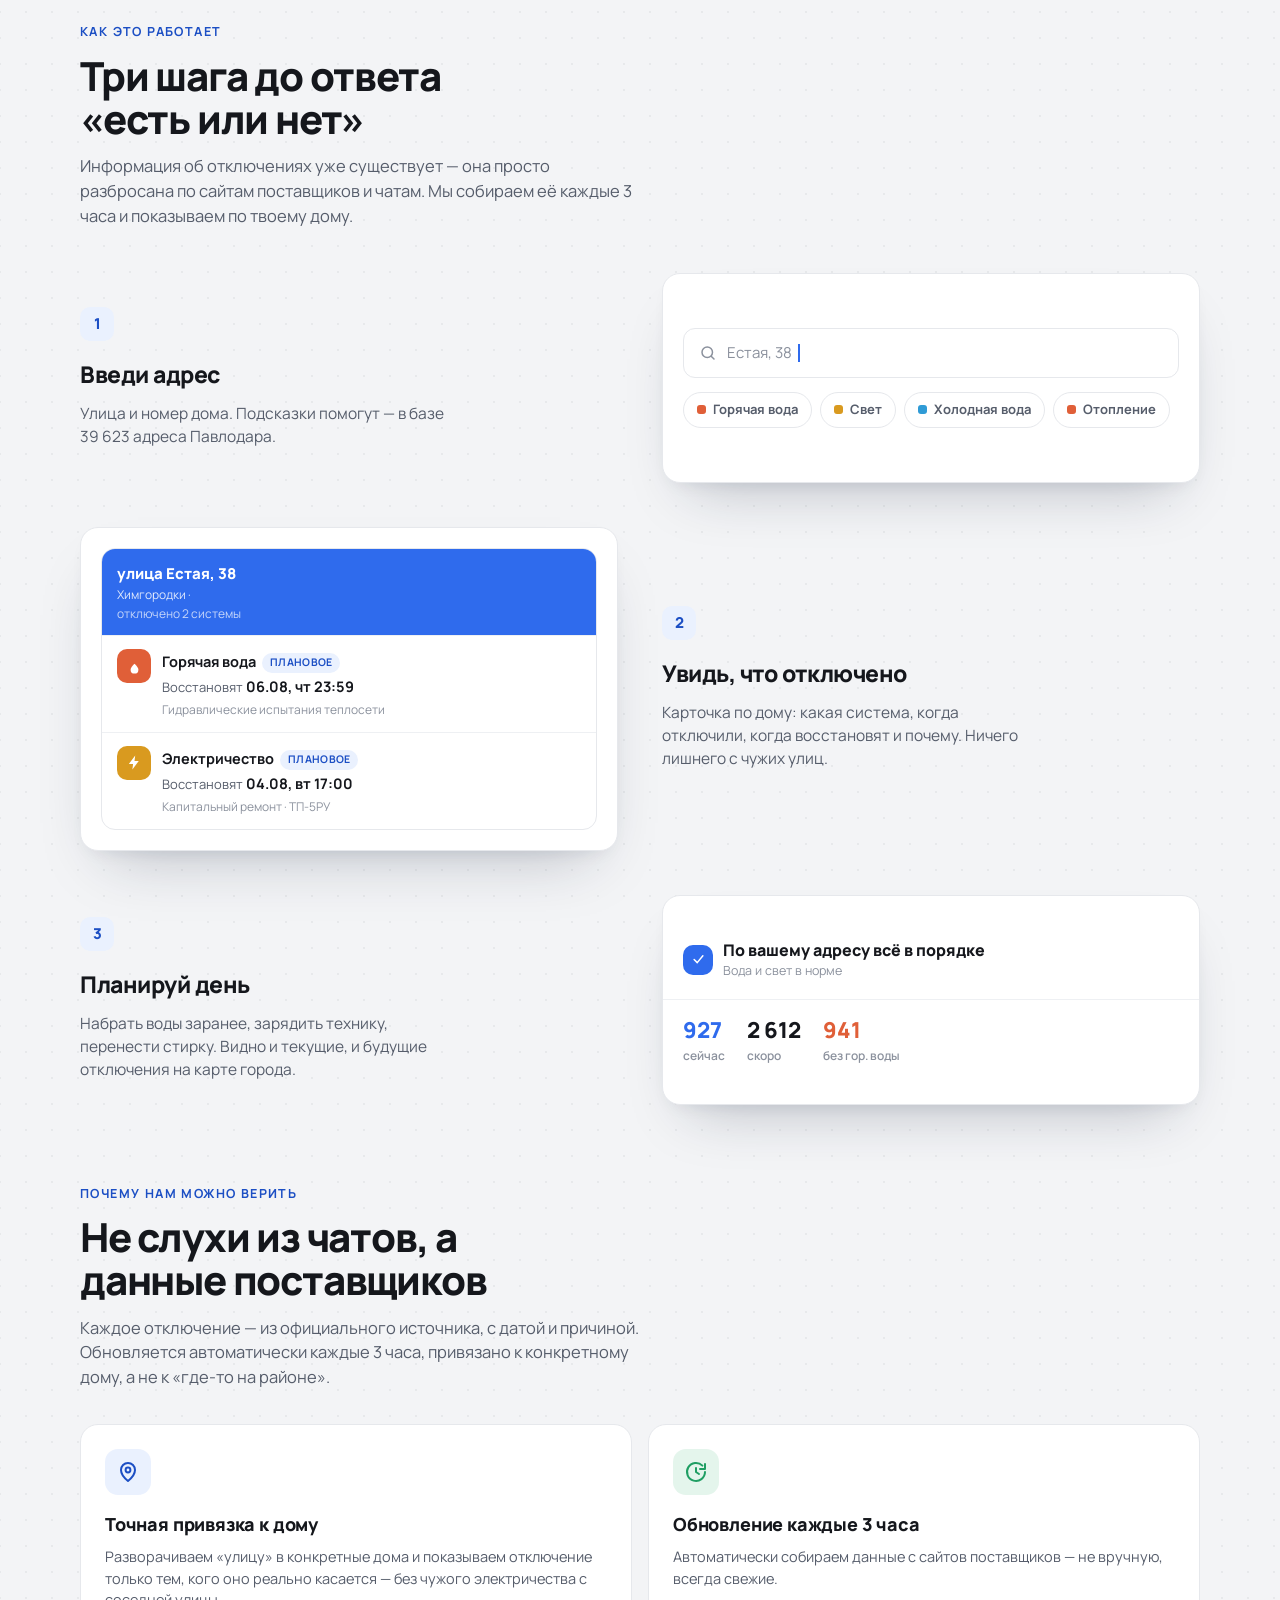
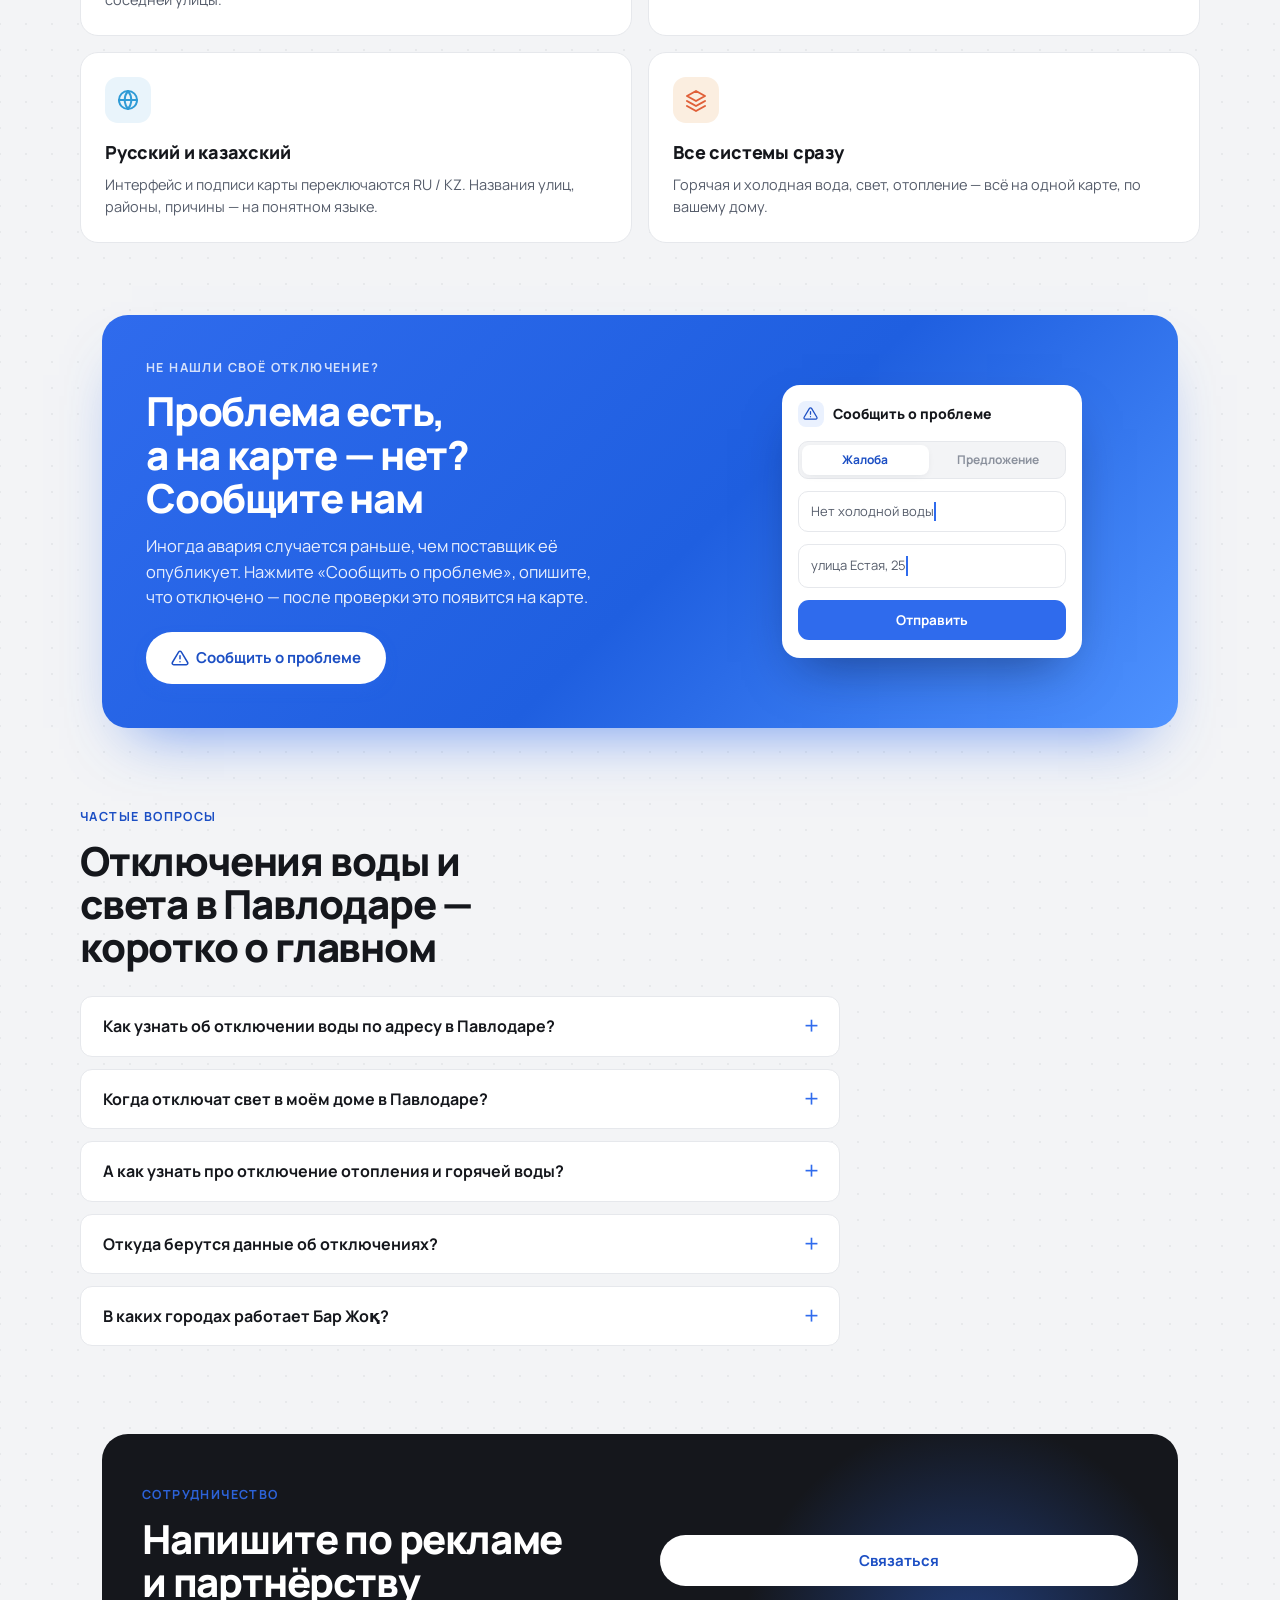
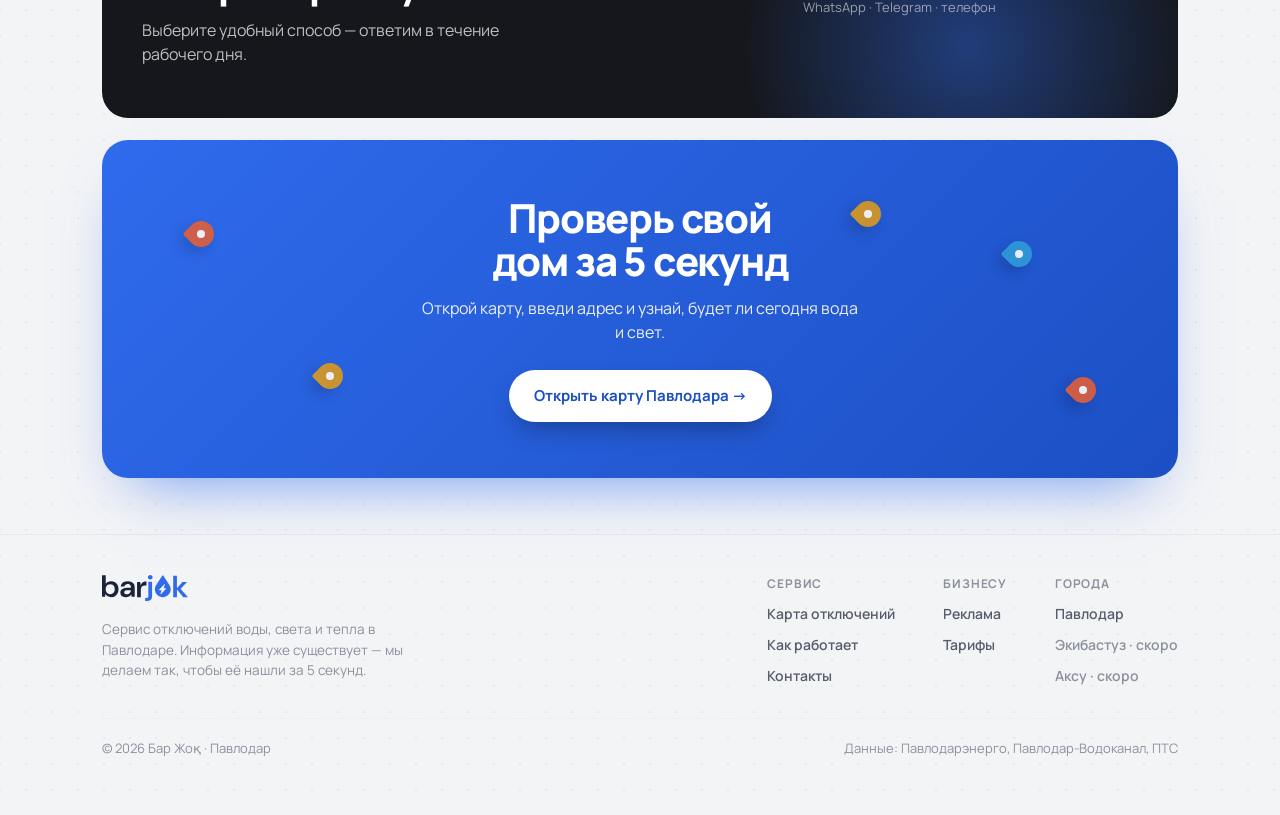
==== commit ab8b9c13: "Cookie: информационный баннер на всех страницах + Метрика в одном месте Уведомление (не consent-gate" ====
--- a/landing/index.html
+++ b/landing/index.html
@@ -416,18 +416,8 @@
 }
 </script>
 
-<!-- Yandex.Metrika counter -->
-<script type="text/javascript">
-    (function(m,e,t,r,i,k,a){
-        m[i]=m[i]||function(){(m[i].a=m[i].a||[]).push(arguments)};
-        m[i].l=1*new Date();
-        for (var j = 0; j < document.scripts.length; j++) {if (document.scripts[j].src === r) { return; }}
-        k=e.createElement(t),a=e.getElementsByTagName(t)[0],k.async=1,k.src=r,a.parentNode.insertBefore(k,a)
-    })(window, document,'script','https://mc.yandex.ru/metrika/tag.js?id=111276553', 'ym');
-    ym(111276553, 'init', {ssr:true, webvisor:true, clickmap:true, ecommerce:"dataLayer", referrer: document.referrer, url: location.href, accurateTrackBounce:true, trackLinks:true});
-</script>
-<noscript><div><img src="https://mc.yandex.ru/watch/111276553" style="position:absolute; left:-9999px;" alt="" /></div></noscript>
-<!-- /Yandex.Metrika counter -->
+<!-- Яндекс.Метрика + информационный баннер о cookie — в /cookie-consent.js (единое место на все страницы) -->
+<script defer src="/cookie-consent.js?v=2"></script>
 </head>
 <body>
 
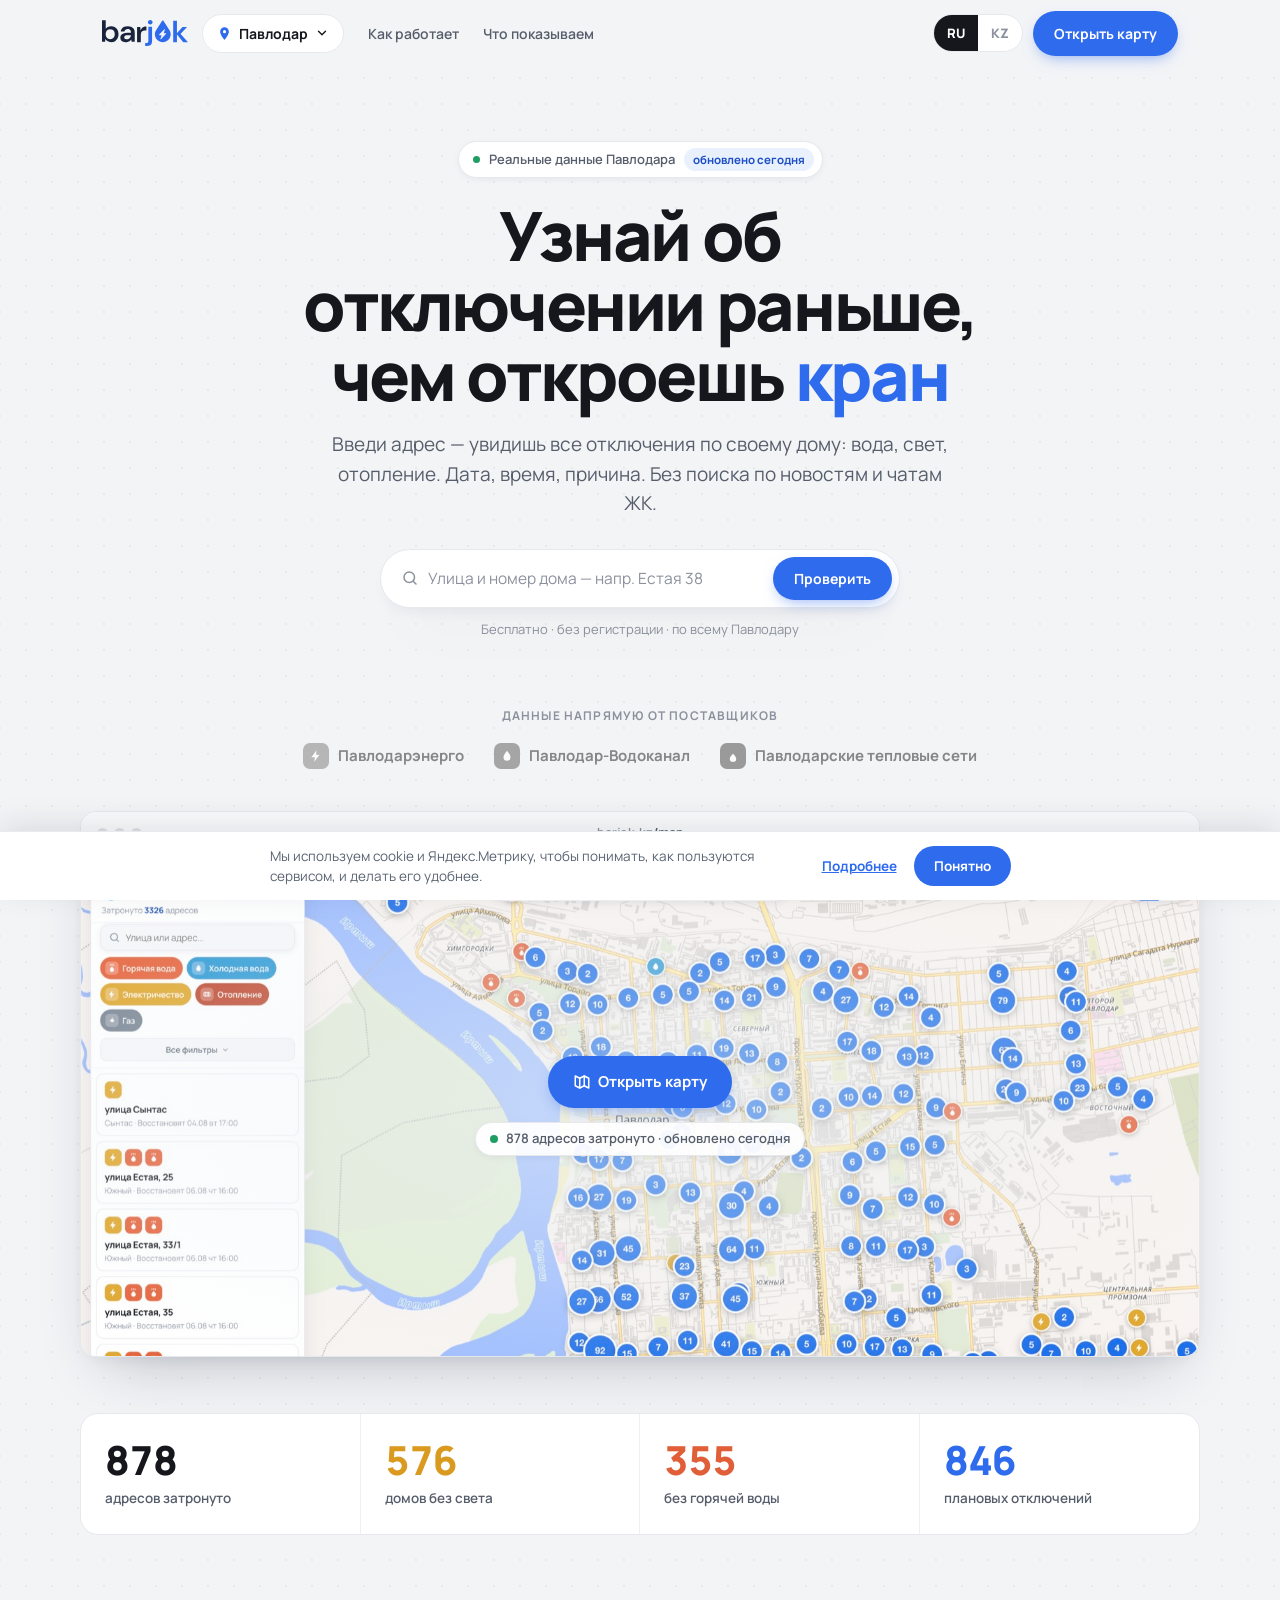
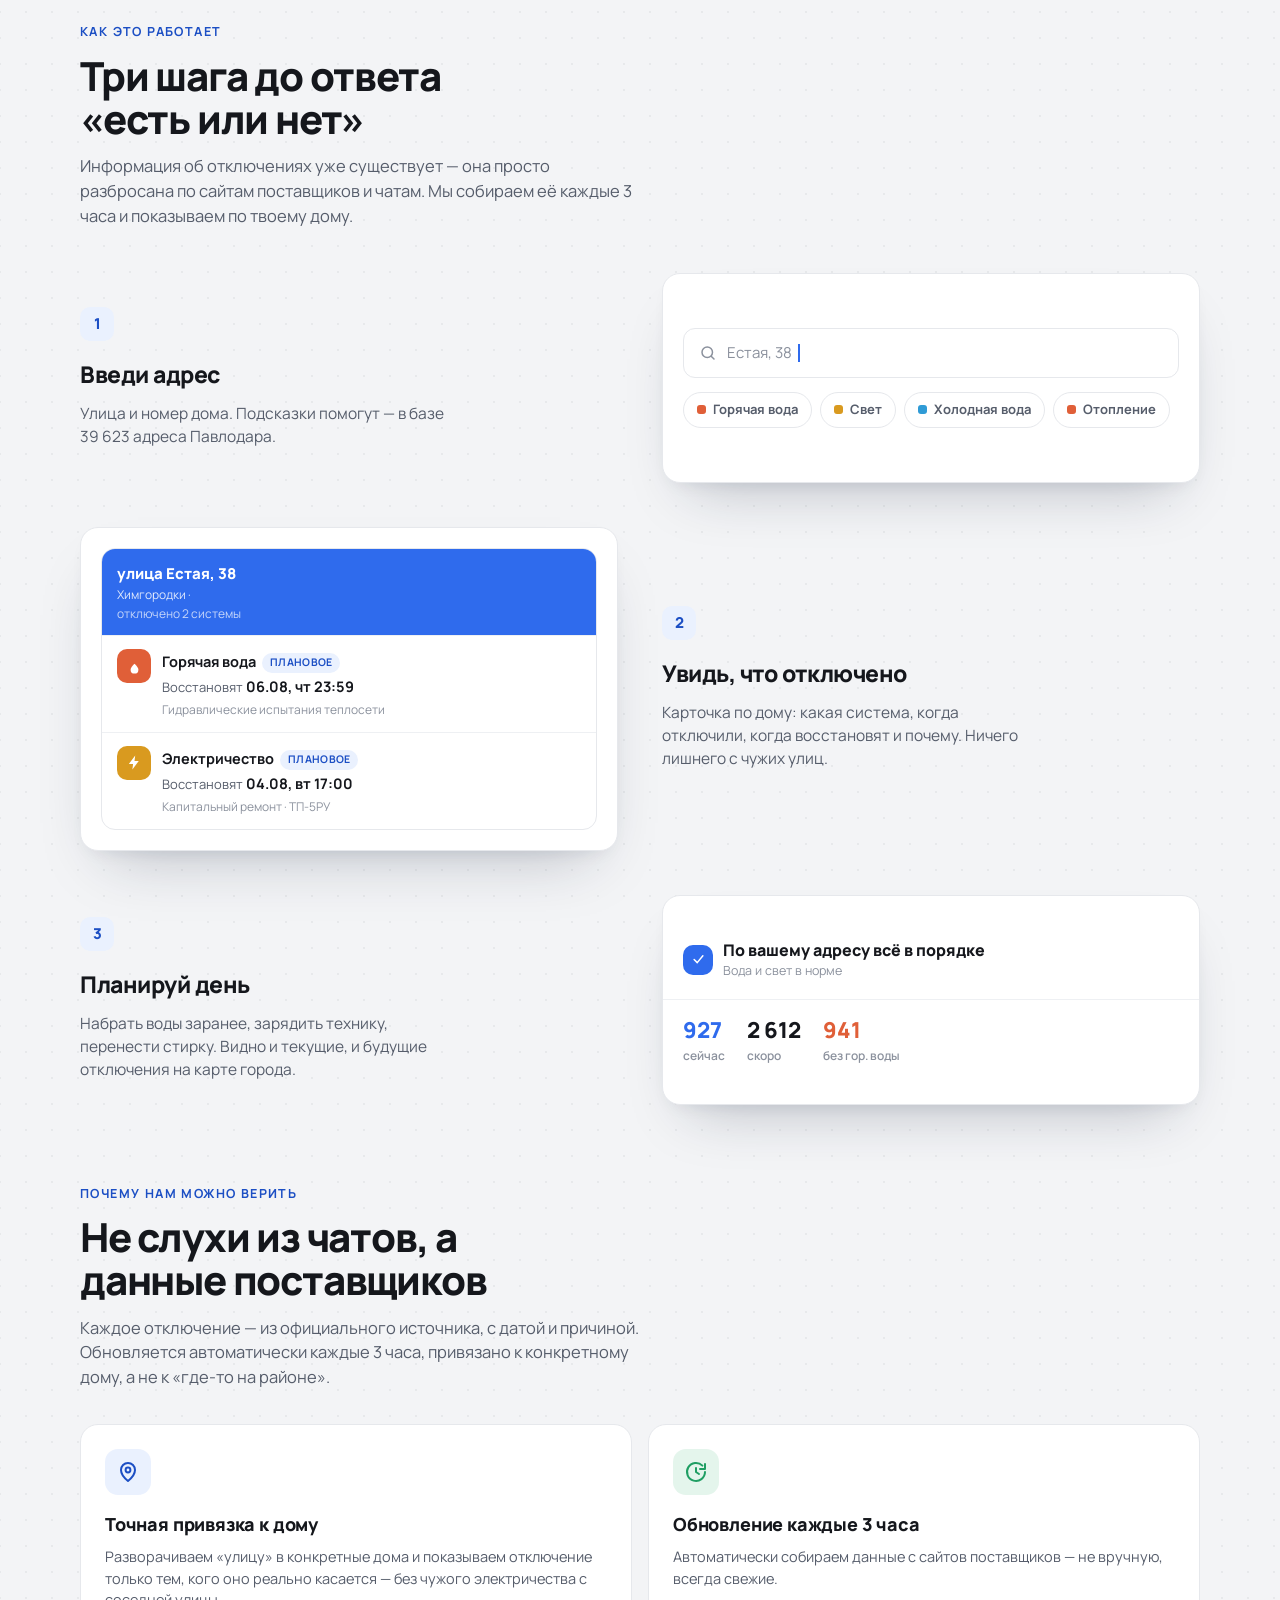
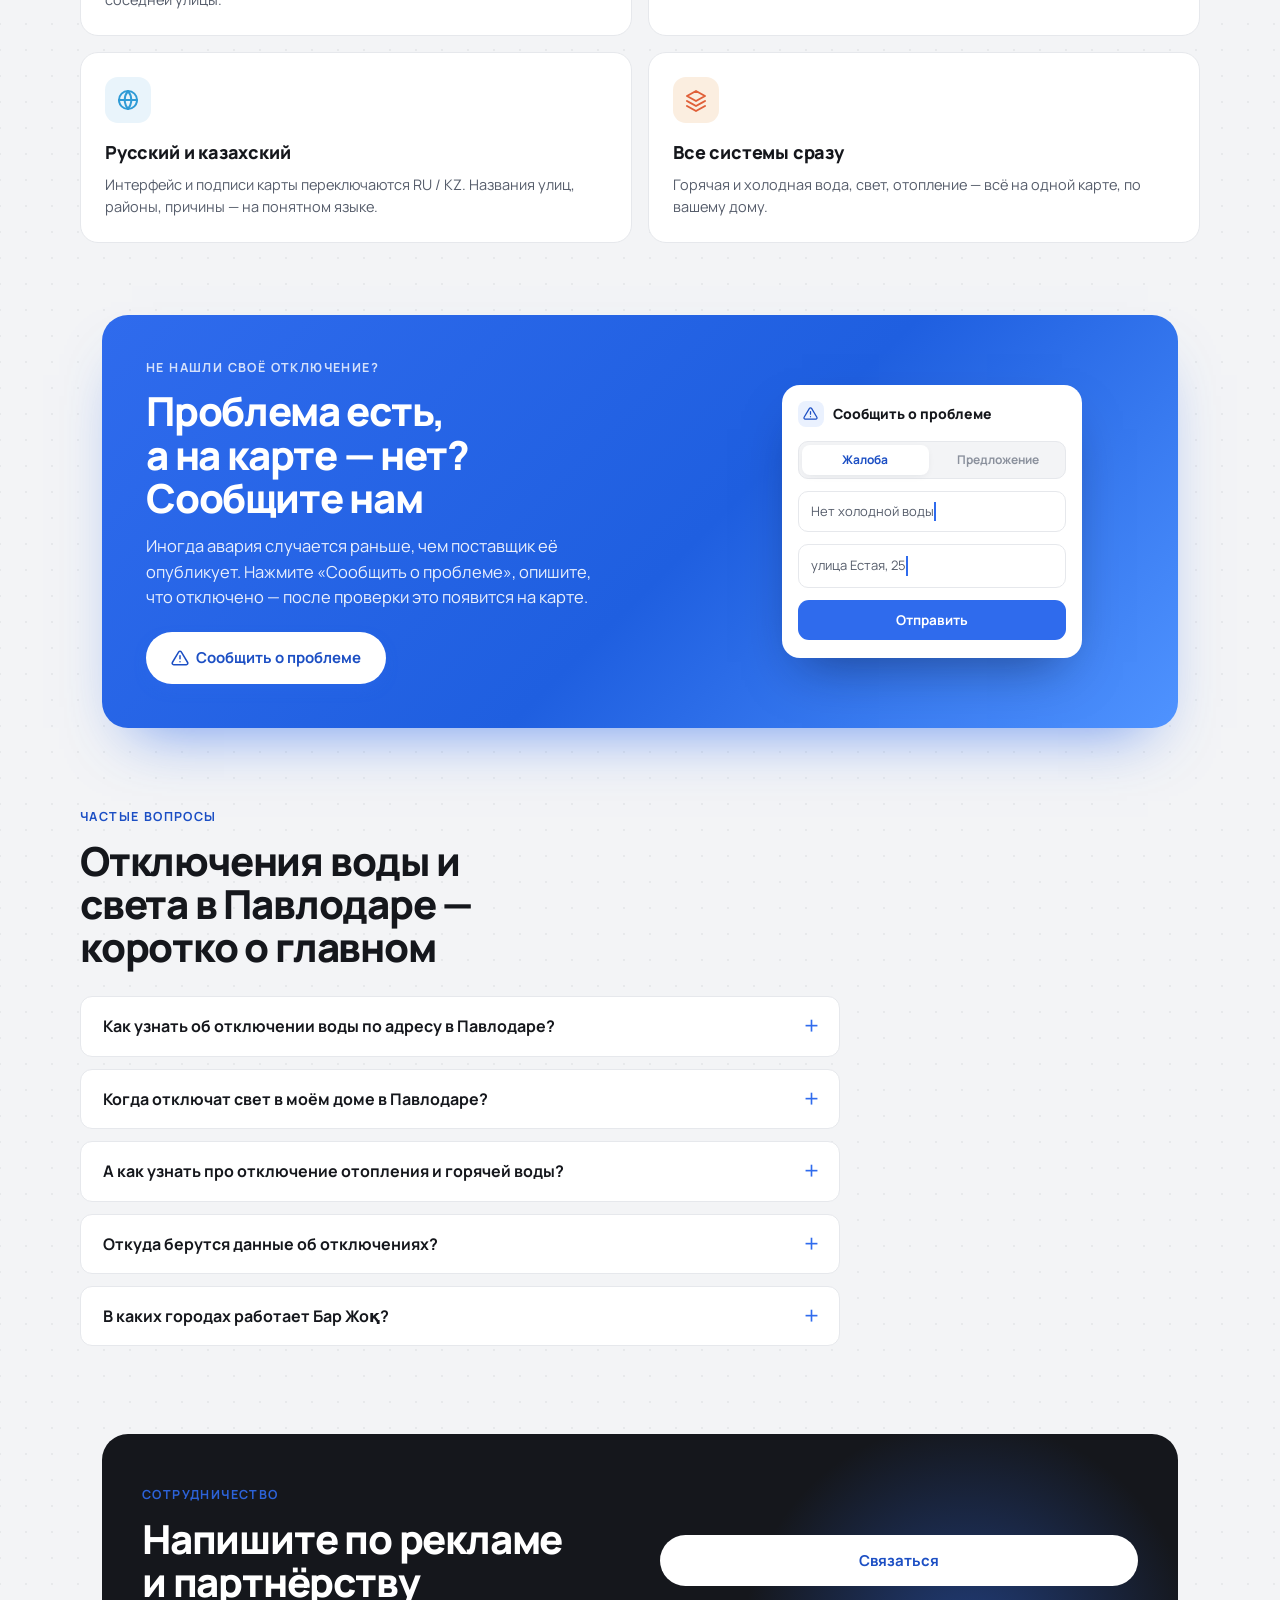
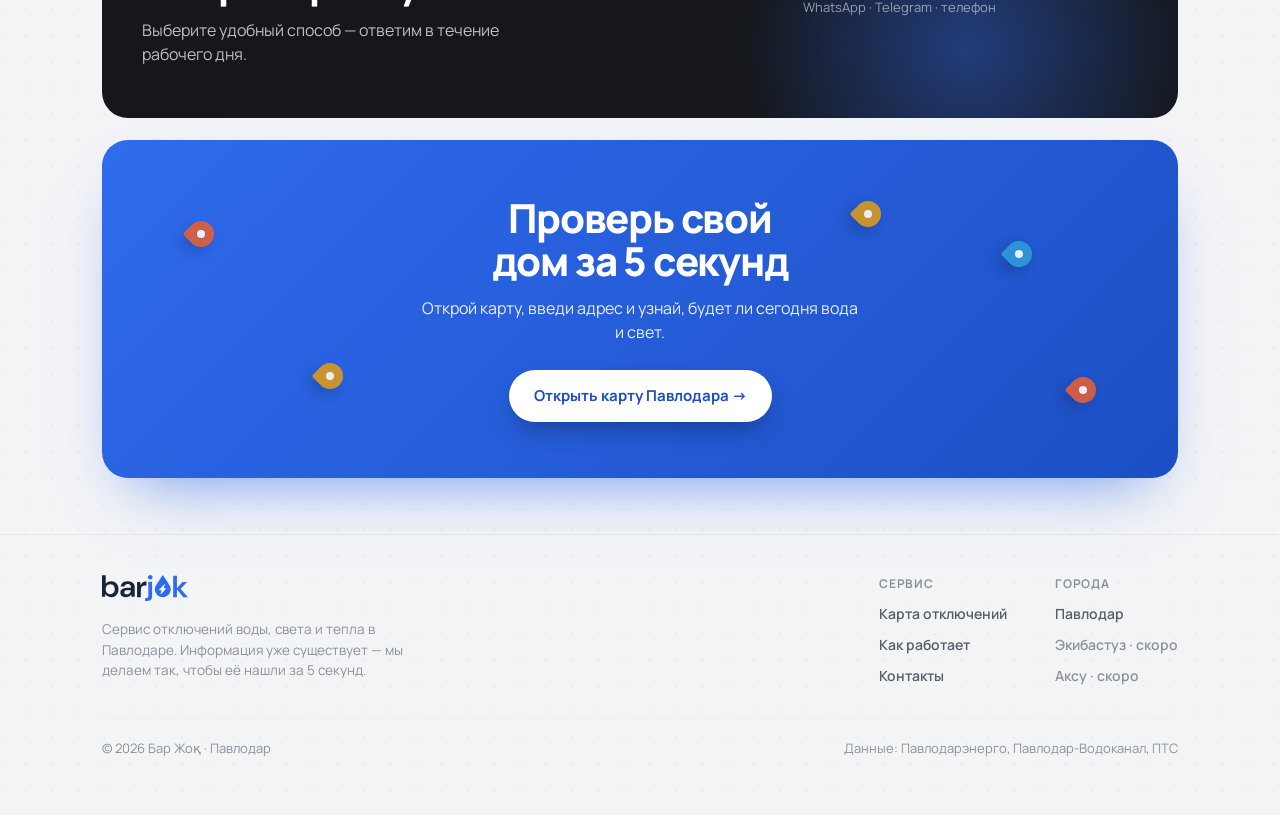
==== commit 4d87b09f: "Лендинг: скрыть /ads из навигации (не удалять страницу) Убраны ссылки «Реклама» из десктоп-меню, моб" ====
--- a/landing/index.html
+++ b/landing/index.html
@@ -451,7 +451,7 @@
     <nav class="nav-links">
       <a href="#how" data-kk="Қалай жұмыс істейді">Как работает</a>
       <a href="#what" data-kk="Не көрсетеміз">Что показываем</a>
-      <a href="/ads" data-kk="Жарнама">Реклама</a>
+      <!-- /ads временно скрыта из навигации (страница осталась, просто не рекламируем) -->
     </nav>
 
     <div class="nav-right">
@@ -469,7 +469,6 @@
   <div class="mobile-menu" id="mobileMenu">
     <a href="#how" data-kk="Қалай жұмыс істейді">Как работает</a>
     <a href="#what" data-kk="Не көрсетеміз">Что показываем</a>
-    <a href="/ads" data-kk="Жарнама">Реклама</a>
     <a class="btn primary" href="/map/"><span data-kk="Картаны ашу">Открыть карту</span></a>
   </div>
 </header>
@@ -836,7 +835,7 @@
       </div>
       <div class="foot-links">
         <div class="fcol"><h4 data-kk="Сервис">Сервис</h4><a href="/map/" data-kk="Ажыратулар картасы">Карта отключений</a><a href="#how" data-kk="Қалай жұмыс істейді">Как работает</a><a href="#contact" data-kk="Байланыс">Контакты</a></div>
-        <div class="fcol"><h4 data-kk="Бизнеске">Бизнесу</h4><a href="/ads" data-kk="Жарнама">Реклама</a><a href="/ads" data-kk="Тарифтер">Тарифы</a></div>
+        <!-- Колонка «Бизнесу» (/ads) временно скрыта из футера — страница осталась, просто не рекламируем -->
         <div class="fcol"><h4 data-kk="Қалалар">Города</h4><a href="/">Павлодар</a><a href="#" style="color:var(--ink-3)">Экибастуз · <span data-kk="жақында">скоро</span></a><a href="#" style="color:var(--ink-3)">Аксу · <span data-kk="жақында">скоро</span></a></div>
       </div>
     </div>
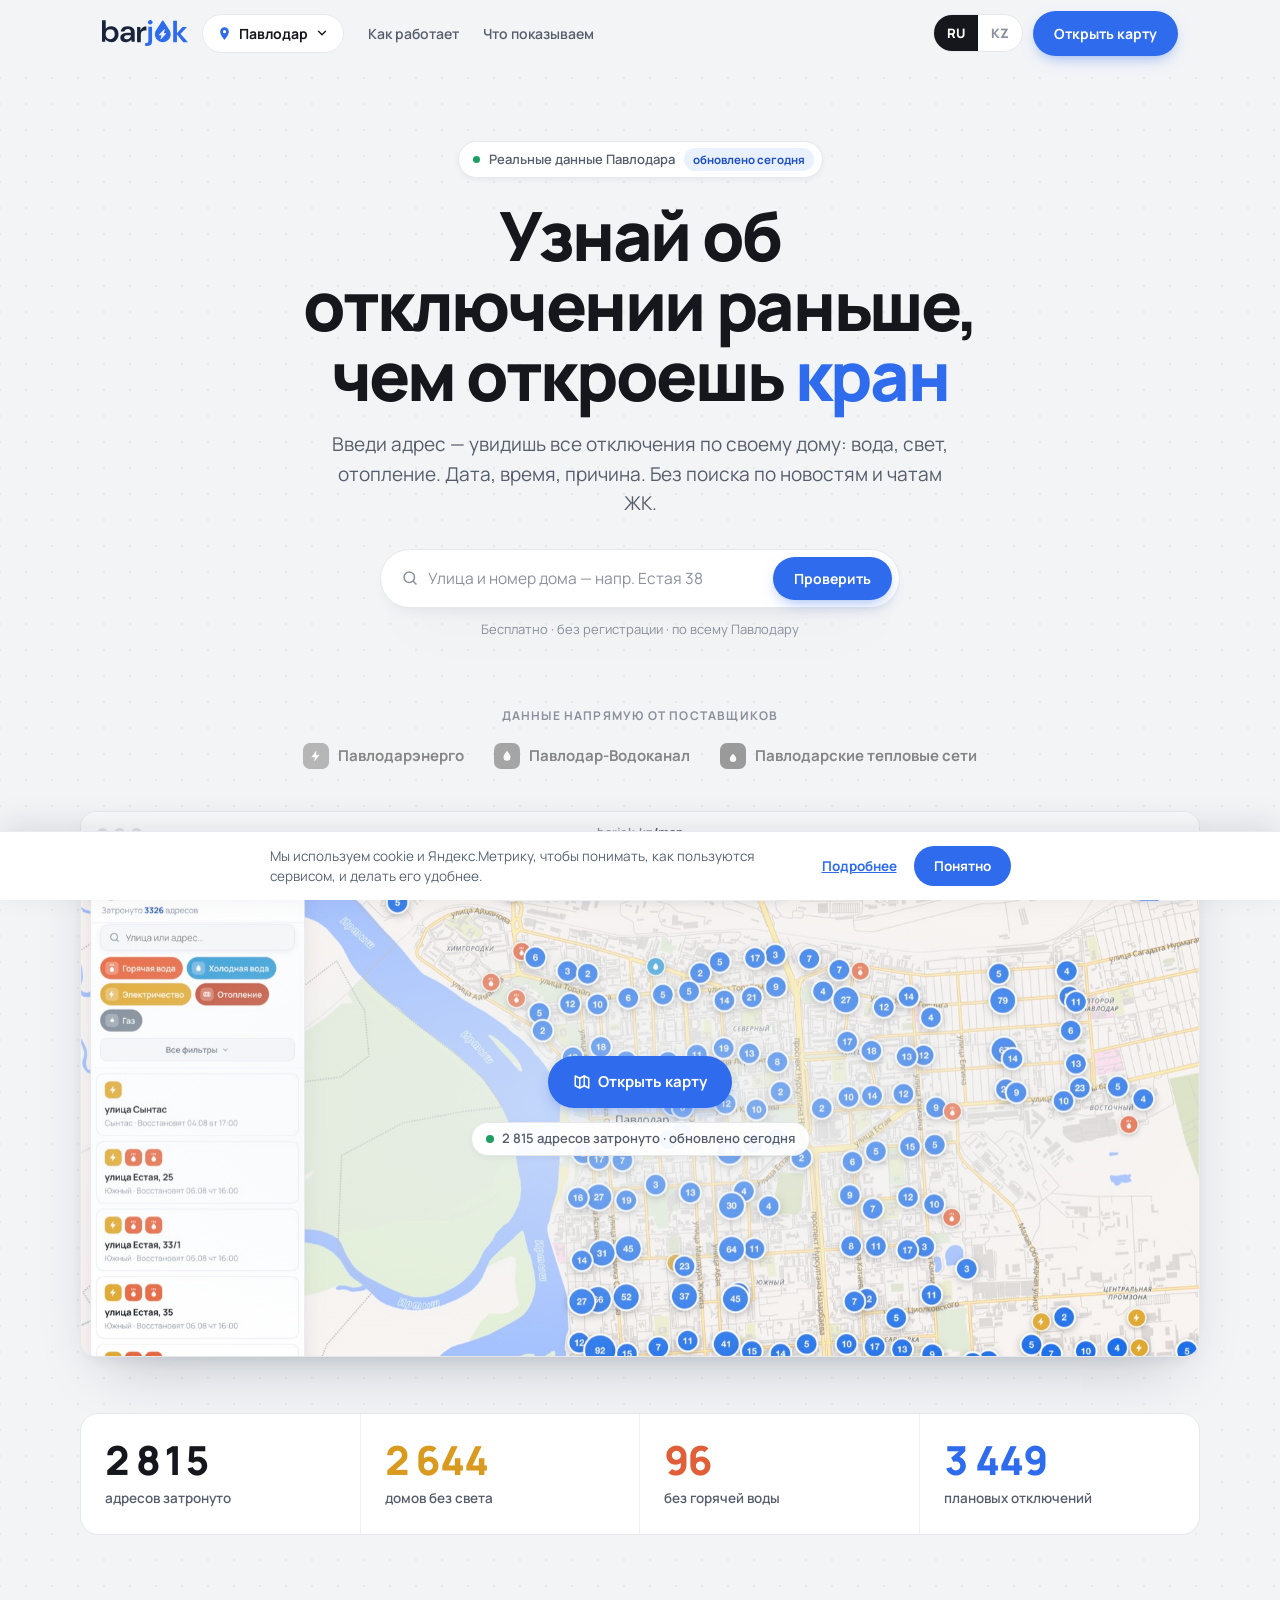
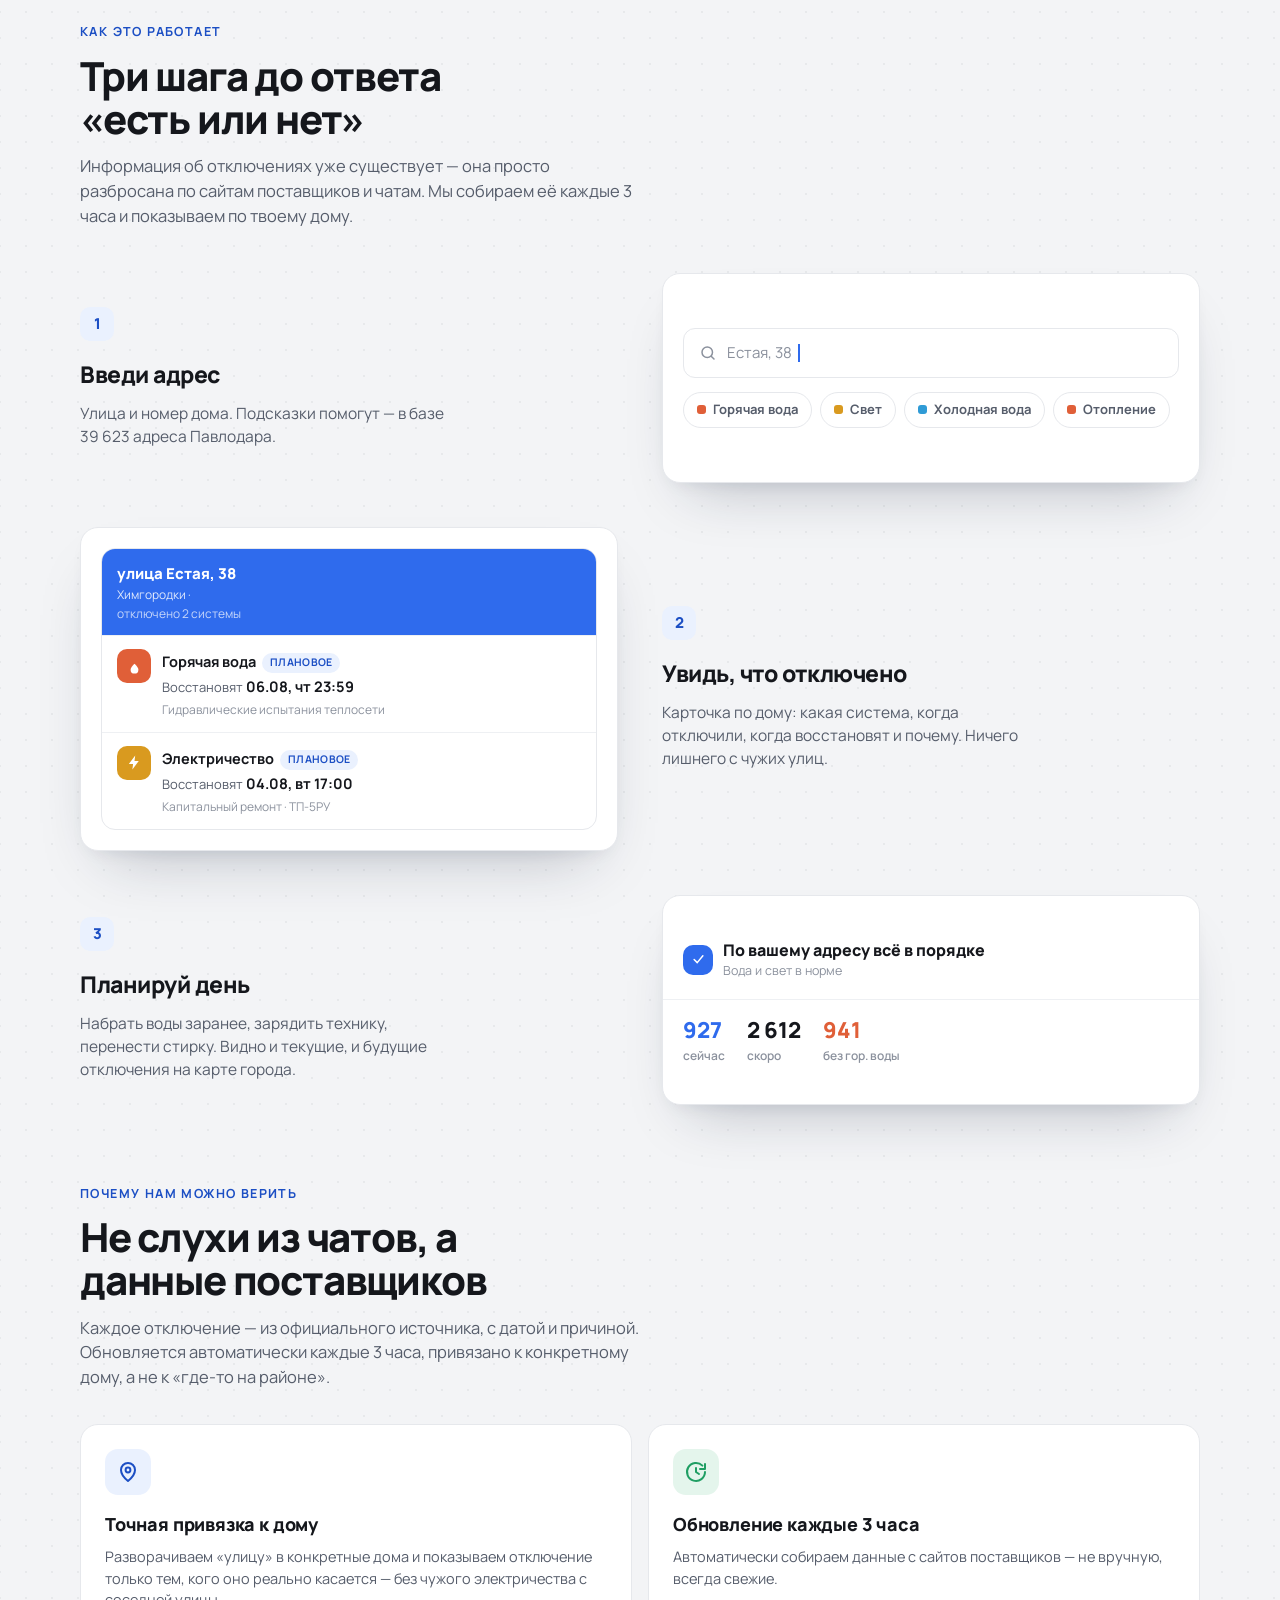
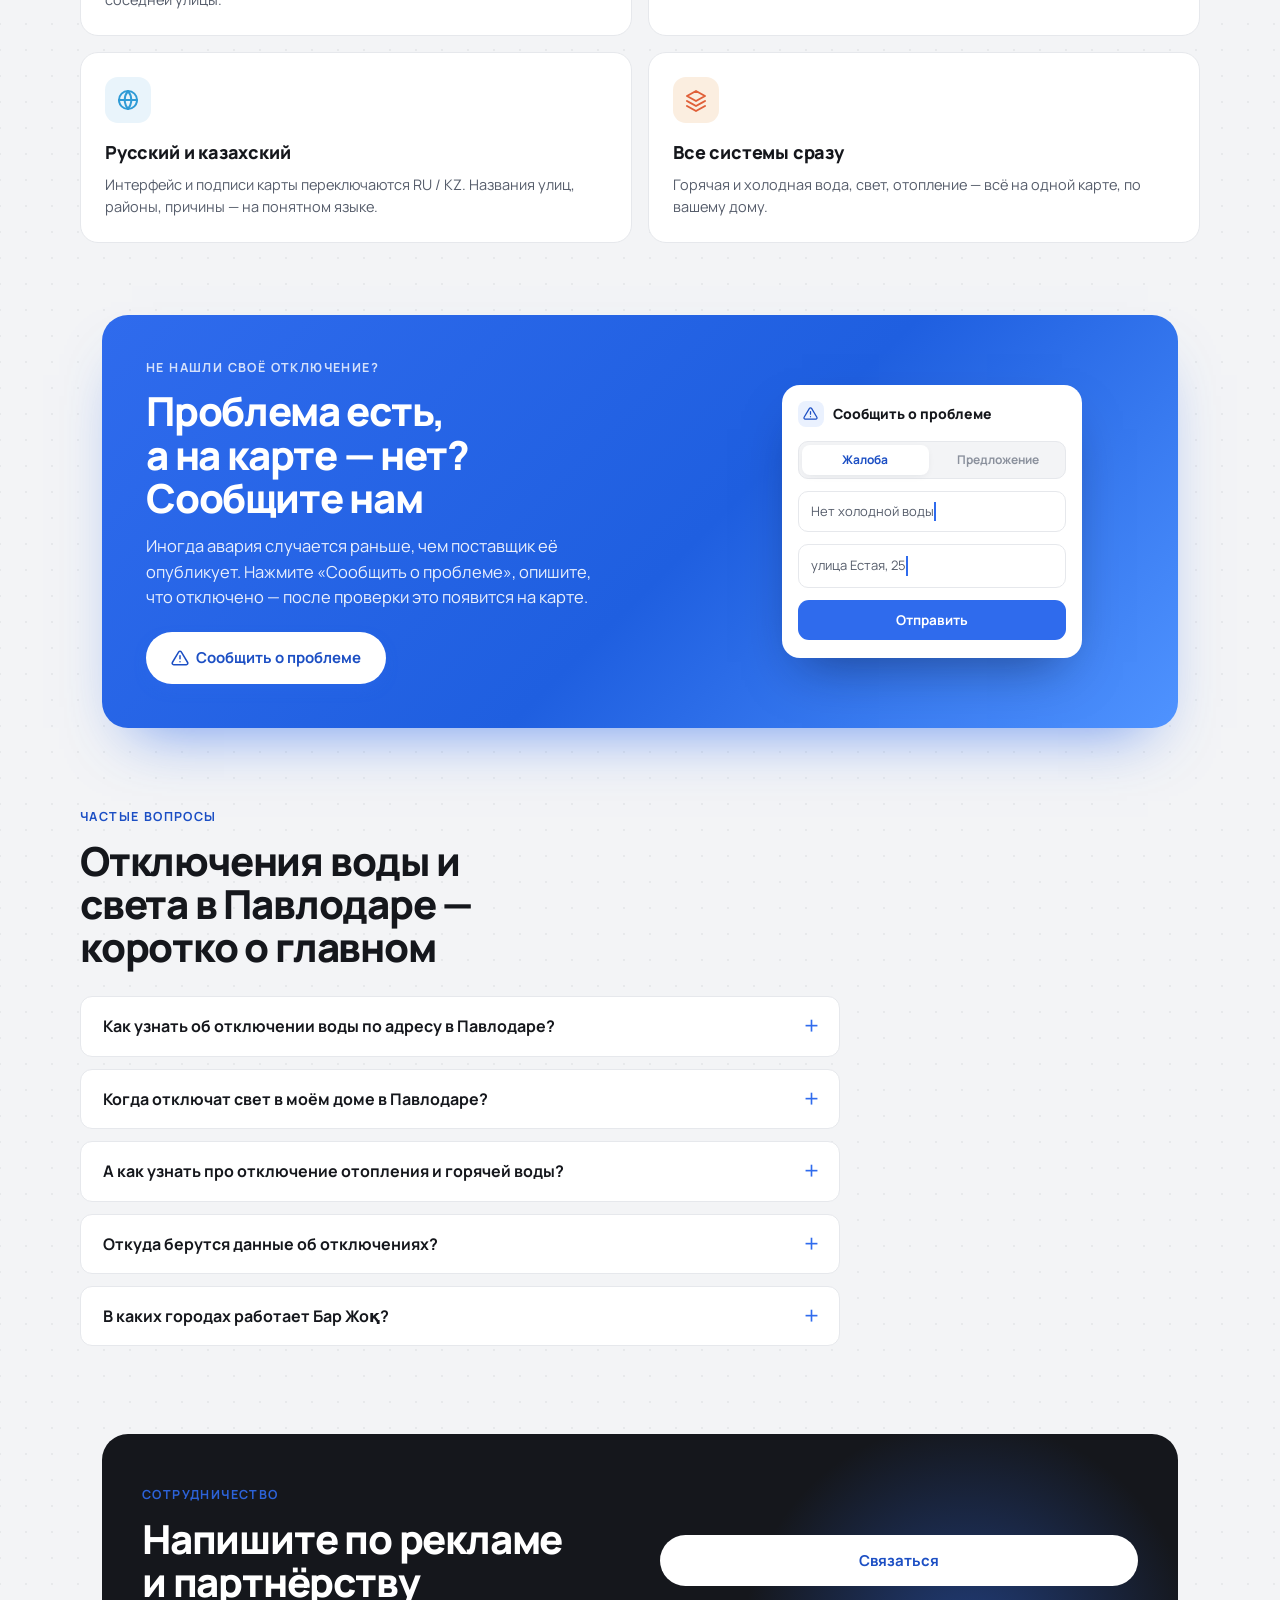
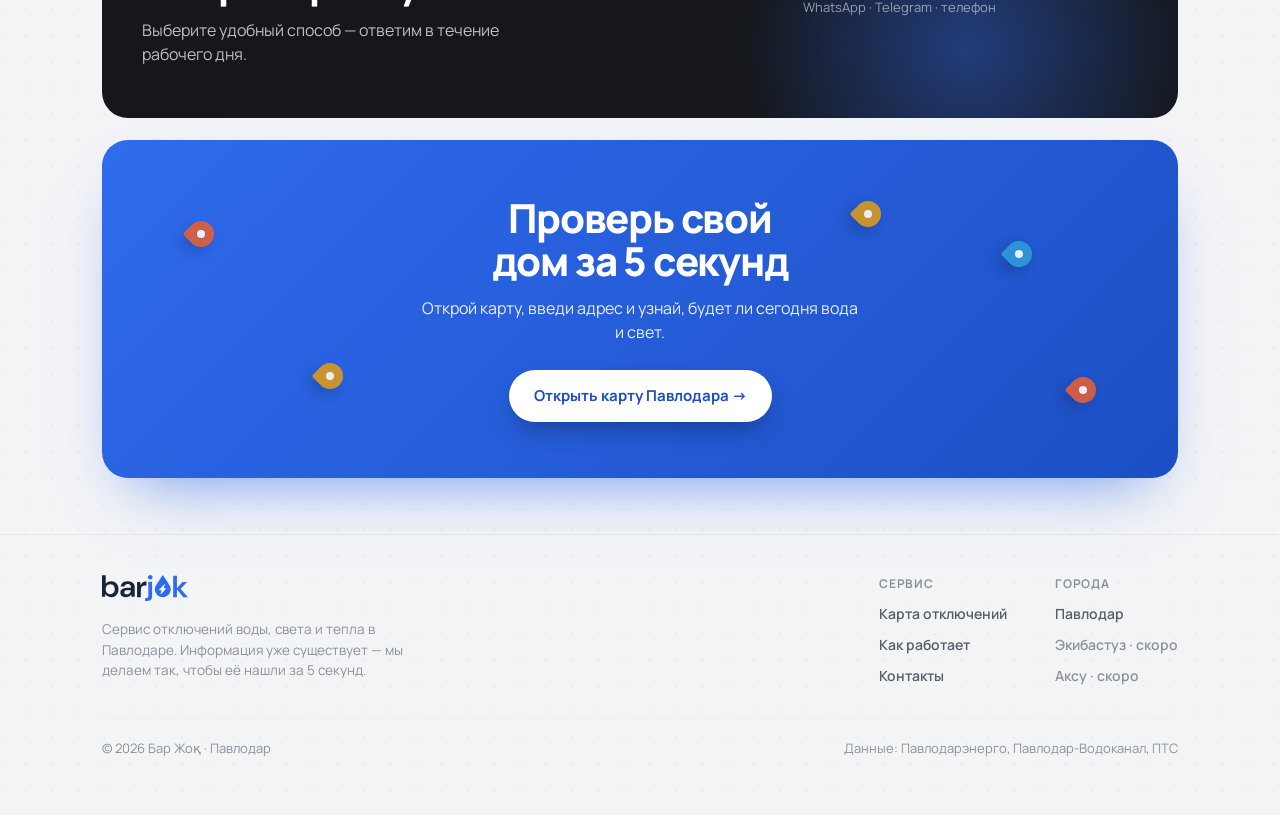
==== commit 04a3991f: "Обновить title главной страницы под точную формулировку" ====
--- a/landing/index.html
+++ b/landing/index.html
@@ -3,7 +3,7 @@
 <head>
 <meta charset="UTF-8">
 <meta name="viewport" content="width=device-width, initial-scale=1.0">
-<title>Бар Жоқ — карта отключений воды и света в Павлодаре</title>
+<title>Отключения воды и света в Павлодаре сегодня — карта по адресам | БарЖок</title>
 <meta name="description" content="Введите адрес — узнайте, когда отключат воду, свет и отопление по вашему дому в Павлодаре. Дата, время, причина. Данные от Павлодарэнерго, Водоканала и ПТС, обновляются каждые 3 часа.">
 <link rel="canonical" href="https://barjok.kz/">
 <meta name="theme-color" content="#2f6bed">
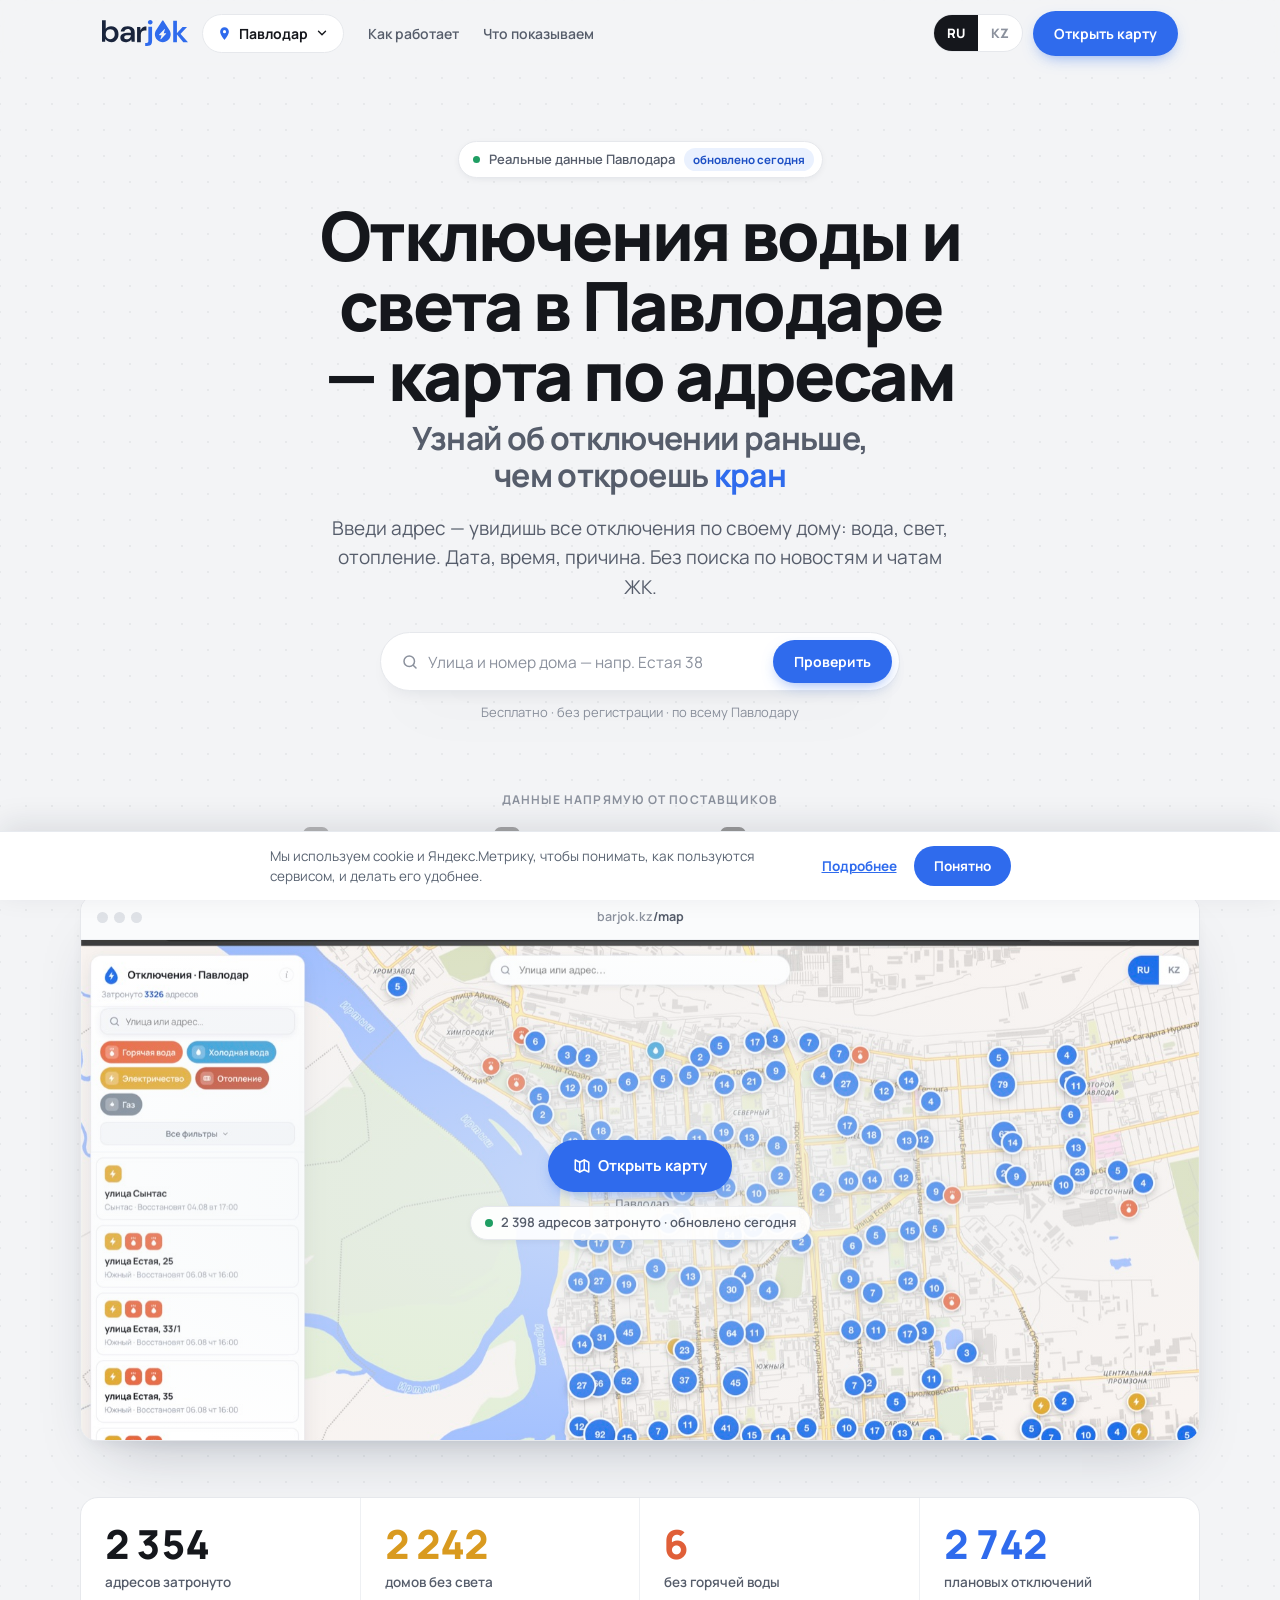
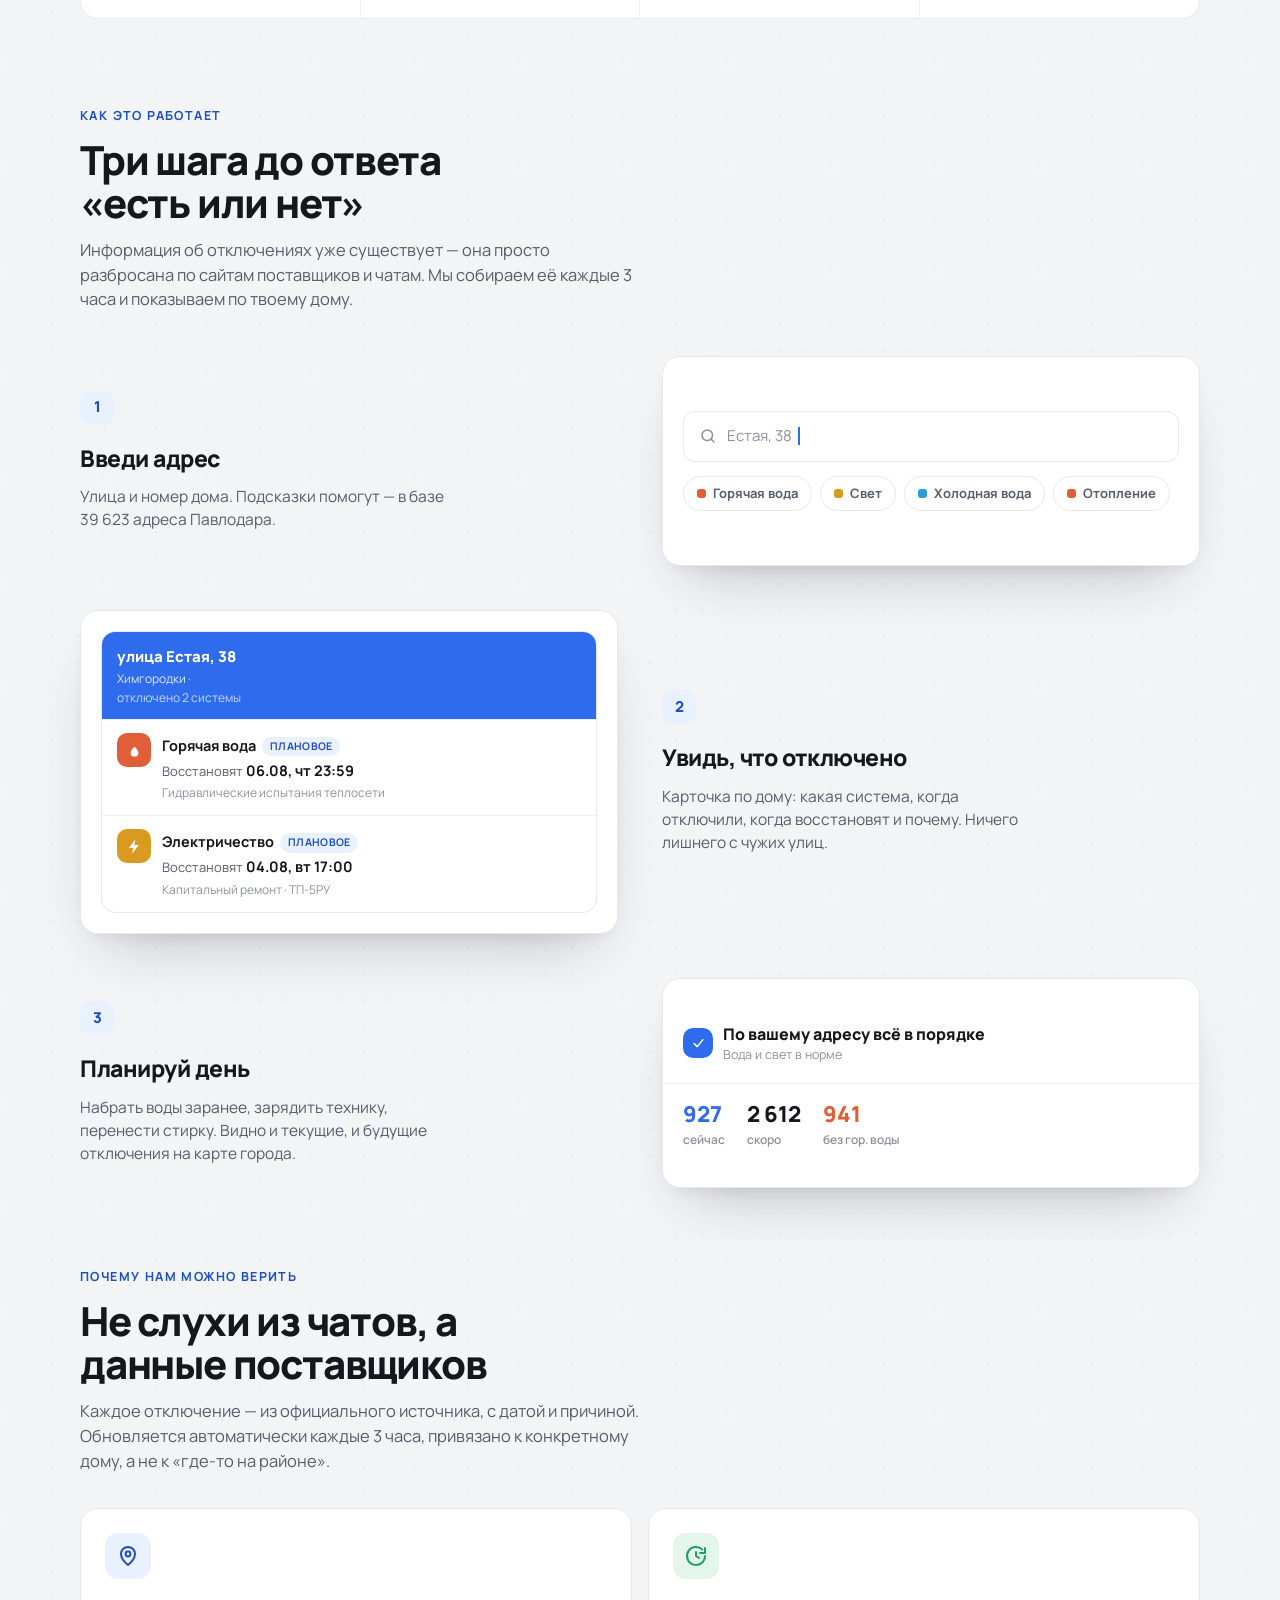
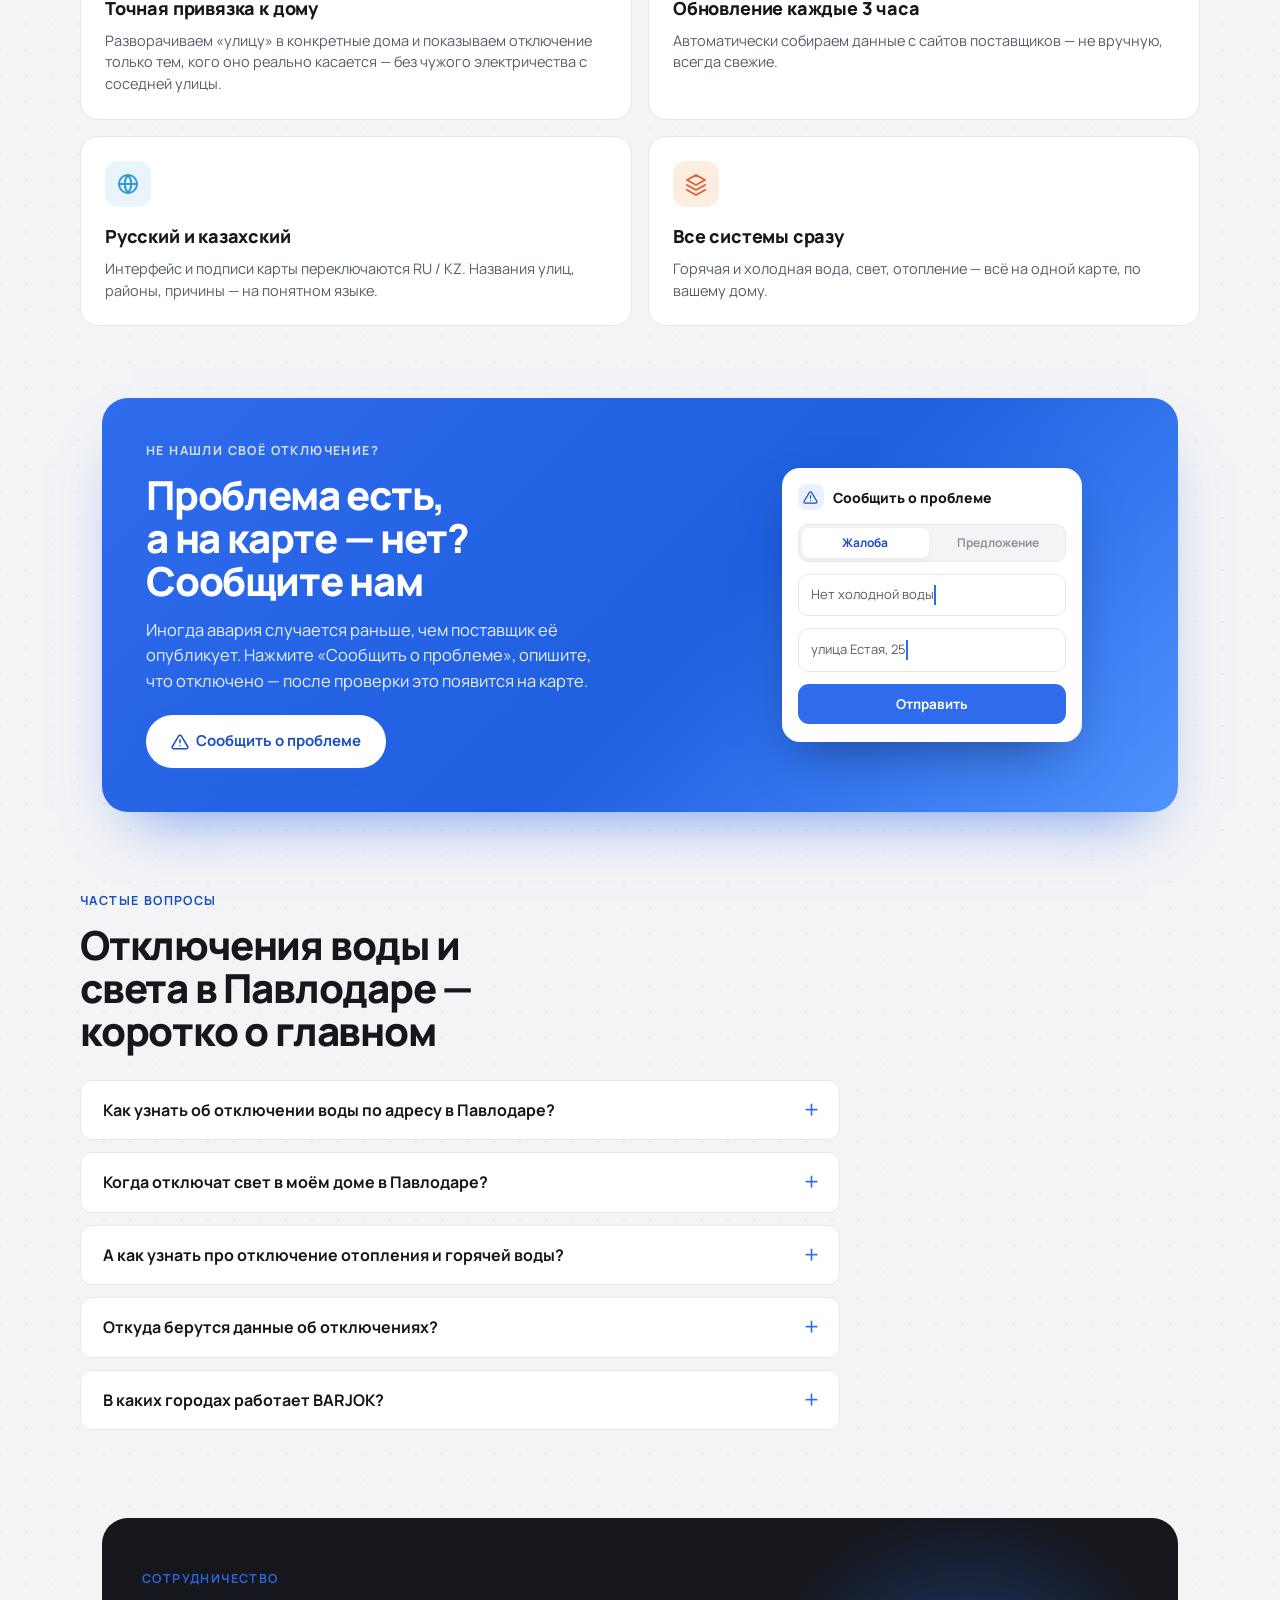
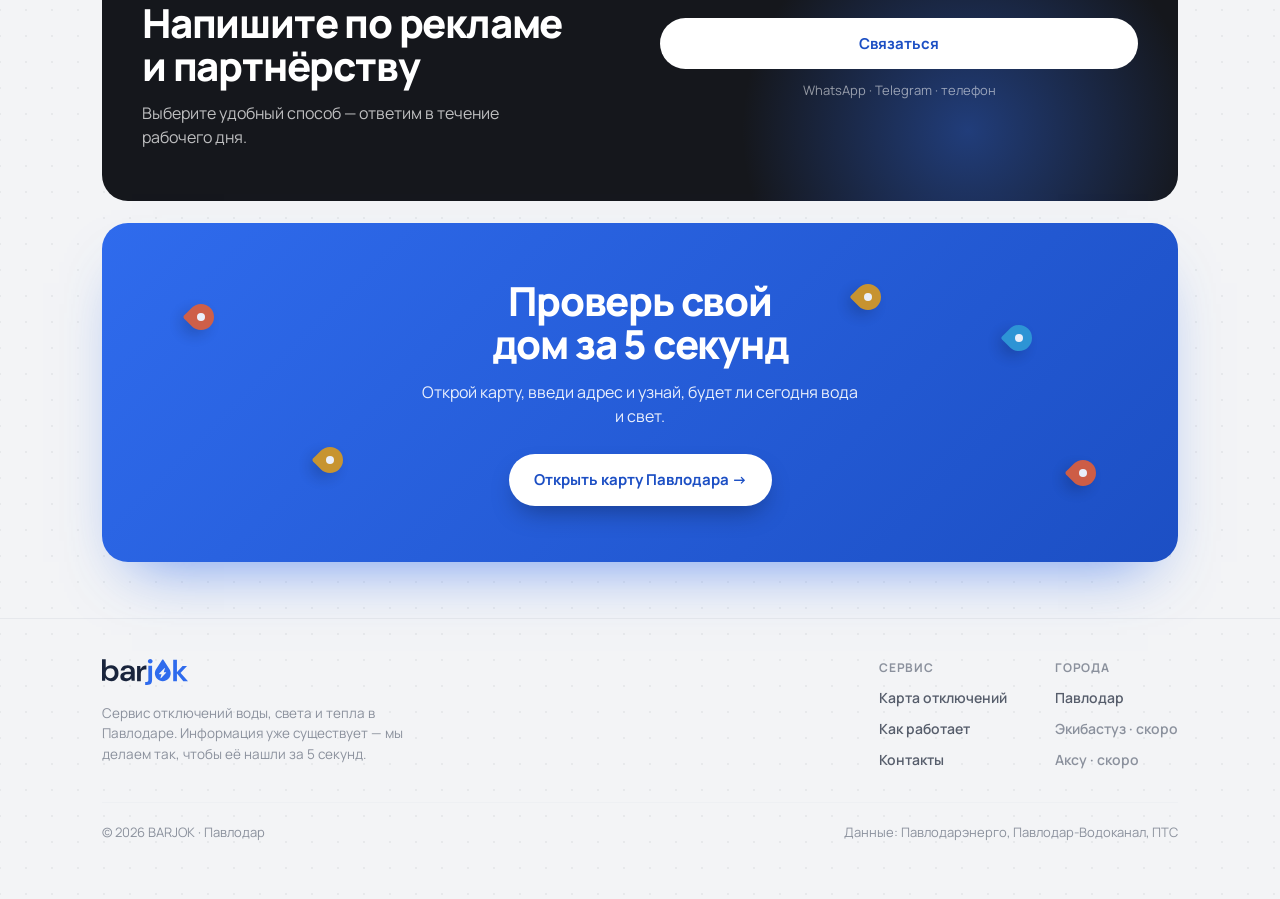
==== commit 00738723: "SEO P0-фиксы: старый бренд, H1-слоган, дублирующийся H1, число адресов По итогам SEO-обхода — 4 проб" ====
--- a/landing/index.html
+++ b/landing/index.html
@@ -3,23 +3,23 @@
 <head>
 <meta charset="UTF-8">
 <meta name="viewport" content="width=device-width, initial-scale=1.0">
-<title>Отключения воды и света в Павлодаре сегодня — карта по адресам | БарЖок</title>
+<title>Отключения воды и света в Павлодаре сегодня — карта по адресам | BARJOK</title>
 <meta name="description" content="Введите адрес — узнайте, когда отключат воду, свет и отопление по вашему дому в Павлодаре. Дата, время, причина. Данные от Павлодарэнерго, Водоканала и ПТС, обновляются каждые 3 часа.">
 <link rel="canonical" href="https://barjok.kz/">
 <meta name="theme-color" content="#2f6bed">
 <link rel="icon" href="/favicon.svg" type="image/svg+xml">
 <link rel="apple-touch-icon" href="/favicon.svg">
 <meta property="og:type" content="website">
-<meta property="og:site_name" content="Бар Жоқ">
+<meta property="og:site_name" content="BARJOK">
 <meta property="og:locale" content="ru_KZ">
 <meta property="og:url" content="https://barjok.kz/">
-<meta property="og:title" content="Бар Жоқ — есть вода, есть свет по вашему адресу">
+<meta property="og:title" content="BARJOK — есть вода, есть свет по вашему адресу">
 <meta property="og:description" content="Карта отключений воды, света и отопления в Павлодаре. Введите адрес — узнайте, когда отключат и когда включат.">
 <meta property="og:image" content="https://barjok.kz/og-cover.png">
 <meta property="og:image:width" content="1200">
 <meta property="og:image:height" content="630">
 <meta name="twitter:card" content="summary_large_image">
-<meta name="twitter:title" content="Бар Жоқ — отключения воды и света в Павлодаре">
+<meta name="twitter:title" content="BARJOK — отключения воды и света в Павлодаре">
 <meta name="twitter:description" content="Введите адрес — узнайте, когда отключат воду и свет по вашему дому.">
 <meta name="twitter:image" content="https://barjok.kz/og-cover.png">
 <link rel="preconnect" href="https://fonts.googleapis.com">
@@ -114,8 +114,10 @@
   .pill-ann .dot{width:7px;height:7px;border-radius:50%;background:var(--ok);box-shadow:0 0 0 0 rgba(31,158,99,.5);animation:beat 2s infinite}
   .pill-ann .go{background:var(--accent-wash);color:var(--accent-ink);border-radius:999px;padding:3px 9px;font-size:11.5px;font-weight:700}
   @keyframes beat{0%{box-shadow:0 0 0 0 rgba(31,158,99,.45)}70%{box-shadow:0 0 0 6px rgba(31,158,99,0)}100%{box-shadow:0 0 0 0 rgba(31,158,99,0)}}
-  h1{font-size:clamp(32px,6.2vw,68px);font-weight:800;letter-spacing:-.035em;line-height:1.03;margin:22px auto 0;max-width:15ch;text-wrap:balance}
-  h1 .u{white-space:nowrap;color:var(--accent)}
+  .hero-h1{font-size:clamp(32px,6.2vw,68px);font-weight:800;letter-spacing:-.035em;line-height:1.03;margin:22px auto 0;max-width:15ch;text-wrap:balance}
+  .hero-h1 .u{white-space:nowrap;color:var(--accent)}
+  .hero-slogan{font-size:clamp(20px,3.4vw,32px);font-weight:700;letter-spacing:-.02em;line-height:1.15;margin:10px auto 0;max-width:22ch;color:var(--ink-2);text-wrap:balance}
+  .hero-slogan .u{white-space:nowrap;color:var(--accent)}
   .lead{font-size:clamp(15.5px,2vw,19px);color:var(--ink-2);max-width:52ch;margin:20px auto 0;line-height:1.55}
   .capture{display:flex;gap:8px;max-width:520px;margin:30px auto 0;background:var(--canvas);border:1px solid var(--line);
     border-radius:999px;padding:7px 7px 7px 8px;box-shadow:var(--shadow-lg)}
@@ -360,7 +362,7 @@
       "@type": "WebSite",
       "@id": "https://barjok.kz/#website",
       "url": "https://barjok.kz/",
-      "name": "Бар Жоқ",
+      "name": "BARJOK",
       "description": "Карта отключений воды, света и отопления в Павлодаре по адресам.",
       "inLanguage": ["ru", "kk"],
       "publisher": { "@id": "https://barjok.kz/#org" }
@@ -368,7 +370,7 @@
     {
       "@type": "Organization",
       "@id": "https://barjok.kz/#org",
-      "name": "Бар Жоқ",
+      "name": "BARJOK",
       "url": "https://barjok.kz/",
       "logo": "https://barjok.kz/favicon.svg",
       "areaServed": { "@type": "Country", "name": "Казахстан" }
@@ -407,7 +409,7 @@
         },
         {
           "@type": "Question",
-          "name": "В каких городах работает Бар Жоқ?",
+          "name": "В каких городах работает BARJOK?",
           "acceptedAnswer": { "@type": "Answer", "text": "Сейчас сервис работает в Павлодаре. Мы расширяемся на другие города Казахстана — Экибастуз, Аксу и далее. Пользоваться картой бесплатно." }
         }
       ]
@@ -430,8 +432,8 @@
 
 <header class="nav" id="nav">
   <div class="wrap nav-in">
-    <a class="logo" href="/" aria-label="Бар Жоқ — на главную">
-      <img class="logo-img" src="/barjok.svg" alt="Бар Жоқ" width="105" height="32">
+    <a class="logo" href="/" aria-label="BARJOK — на главную">
+      <img class="logo-img" src="/barjok.svg" alt="BARJOK" width="105" height="32">
     </a>
 
     <!-- выбор города -->
@@ -476,7 +478,8 @@
 <main>
   <section class="hero wrap">
     <span class="pill-ann rv"><span class="dot"></span><span data-kk="Павлодардың нақты деректері">Реальные данные Павлодара</span><span class="go" data-kk="бүгін жаңартылды">обновлено сегодня</span></span>
-    <h1 class="rv" data-kk-html="Ажыратуды алдын ала біл —<br>кран <span class=&quot;u&quot;>ашылғанша</span>">Узнай об отключении раньше,<br>чем откроешь <span class="u">кран</span></h1>
+    <h1 class="hero-h1 rv" data-kk="Павлодардағы су мен жарықтың ажыратылуы — мекенжай бойынша карта">Отключения воды и света в Павлодаре — карта по адресам</h1>
+    <p class="hero-slogan rv" data-kk-html="Ажыратуды алдын ала біл —<br>кран <span class=&quot;u&quot;>ашылғанша</span>">Узнай об отключении раньше,<br>чем откроешь <span class="u">кран</span></p>
     <p class="lead rv" data-kk="Мекенжайыңды енгіз — үйің бойынша барлық ажыратуды көресің: су, жарық, жылу. Күні, уақыты, себебі. Жаңалықтар мен чаттарды ақтарудың қажеті жоқ.">Введи адрес — увидишь все отключения по своему дому: вода, свет, отопление. Дата, время, причина. Без поиска по новостям и чатам ЖК.</p>
     <div class="cap-wrap rv">
       <form class="capture" id="capForm" onsubmit="var v=this.querySelector('input').value.trim();location.href='/map/'+(v?('?q='+encodeURIComponent(v)):'');return false">
@@ -515,7 +518,7 @@
             <svg width="18" height="18" viewBox="0 0 24 24" fill="none" stroke="currentColor" stroke-width="2" stroke-linecap="round" stroke-linejoin="round"><path d="M9 20l-6-3V4l6 3 6-3 6 3v13l-6-3-6 3z"/><path d="M9 7v13M15 4v13"/></svg>
             <span data-kk="Картаны ашу">Открыть карту</span>
           </span>
-          <span class="map-hint"><span class="ld"></span><span data-kk="2096 мекенжай қамтылған · бүгін жаңартылды">2096 адресов затронуто · обновлено сегодня</span></span>
+          <span class="map-hint"><span class="ld"></span><span class="map-hint-text" data-kk="Барлық мекенжайлар бойынша деректер · сағат сайын жаңартылады">Актуальные данные по адресам · обновляется каждый час</span></span>
         </div>
       </a>
     </div>
@@ -756,7 +759,7 @@
         <div class="faq-a" data-kk="Ресми дереккөздерден: Павлодарэнерго (жарық), Су арнасы (суық су) және ПТС (ыстық су, жылу). Деректер әр 3 сағат сайын автоматты жаңарады.">Из официальных источников: Павлодарэнерго (свет), Водоканал (холодная вода) и ПТС (горячая вода и отопление). Данные обновляются автоматически каждые 3 часа.</div>
       </details>
       <details class="faq-item">
-        <summary data-kk="Бар Жоқ қай қалаларда жұмыс істейді?">В каких городах работает Бар Жоқ?</summary>
+        <summary data-kk="BARJOK қай қалаларда жұмыс істейді?">В каких городах работает BARJOK?</summary>
         <div class="faq-a" data-kk="Қазір сервис Павлодарда жұмыс істейді. Қазақстанның басқа қалаларына — Екібастұз, Ақсу және әрі қарай кеңейудеміз. Картаны тегін пайдалануға болады.">Сейчас сервис работает в Павлодаре. Мы расширяемся на другие города Казахстана — Экибастуз, Аксу и далее. Пользоваться картой бесплатно.</div>
       </details>
     </div>
@@ -830,7 +833,7 @@
   <div class="wrap">
     <div class="foot-top">
       <div>
-        <a class="logo" href="/" aria-label="Бар Жоқ"><img class="logo-img" src="/barjok.svg" alt="Бар Жоқ" width="105" height="32"></a>
+        <a class="logo" href="/" aria-label="BARJOK"><img class="logo-img" src="/barjok.svg" alt="BARJOK" width="105" height="32"></a>
         <p data-kk="Павлодардағы су, жарық және жылу ажыратулары сервисі. Ақпарат бар — біз оны 5 секундта табуға көмектесеміз.">Сервис отключений воды, света и тепла в Павлодаре. Информация уже существует — мы делаем так, чтобы её нашли за 5 секунд.</p>
       </div>
       <div class="foot-links">
@@ -840,7 +843,7 @@
       </div>
     </div>
     <div class="foot-bot">
-      <span>© 2026 Бар Жоқ · Павлодар</span>
+      <span>© 2026 BARJOK · Павлодар</span>
       <span data-kk="Деректер: Павлодарэнерго, Павлодар-Водоканал, ПТС">Данные: Павлодарэнерго, Павлодар-Водоканал, ПТС</span>
     </div>
   </div>
@@ -870,12 +873,17 @@
     var vals={a:addr,b:by('electricity'),c:by('hot_water'),d:planned};
     ['a','b','c','d'].forEach(function(k){var el=document.querySelector('.stat.'+k+' .n');
       if(el){el.dataset.to=vals[k];if(statsDone)countUp(el);}});
-    // синхронизируем «N адресов затронуто» в превью карты (тот же показатель)
-    document.querySelectorAll('.map-hint span[data-kk]').forEach(function(e){
+    // «N адресов затронуто» в превью карты — тот же показатель, что и сама карта
+    // (тот же data.json). Число подставляем напрямую (не regex по тексту), чтобы
+    // в исходном HTML никогда не было захардкоженного отдельного числа.
+    var mapHintText=document.querySelector('.map-hint-text');
+    if(mapHintText){
       var t=addr.toLocaleString('ru-RU');
-      e.textContent=e.textContent.replace(/\d[\d   ]*\d|\d/,t);
-      if(e.dataset.kk)e.dataset.kk=e.dataset.kk.replace(/\d[\d   ]*\d|\d/,t);
-    });
+      var suffixRu=' адресов затронуто · обновлено сегодня';
+      var suffixKk=' мекенжай қамтылған · бүгін жаңартылды';
+      mapHintText.dataset.kk=t+suffixKk;
+      mapHintText.textContent=t+((localStorage.getItem('barjoq_lang')||'ru')==='kk'?suffixKk:suffixRu);
+    }
   }).catch(function(){/* оффлайн/ошибка — остаются числа-заглушки */});
 
   // ---------- nav border ----------
